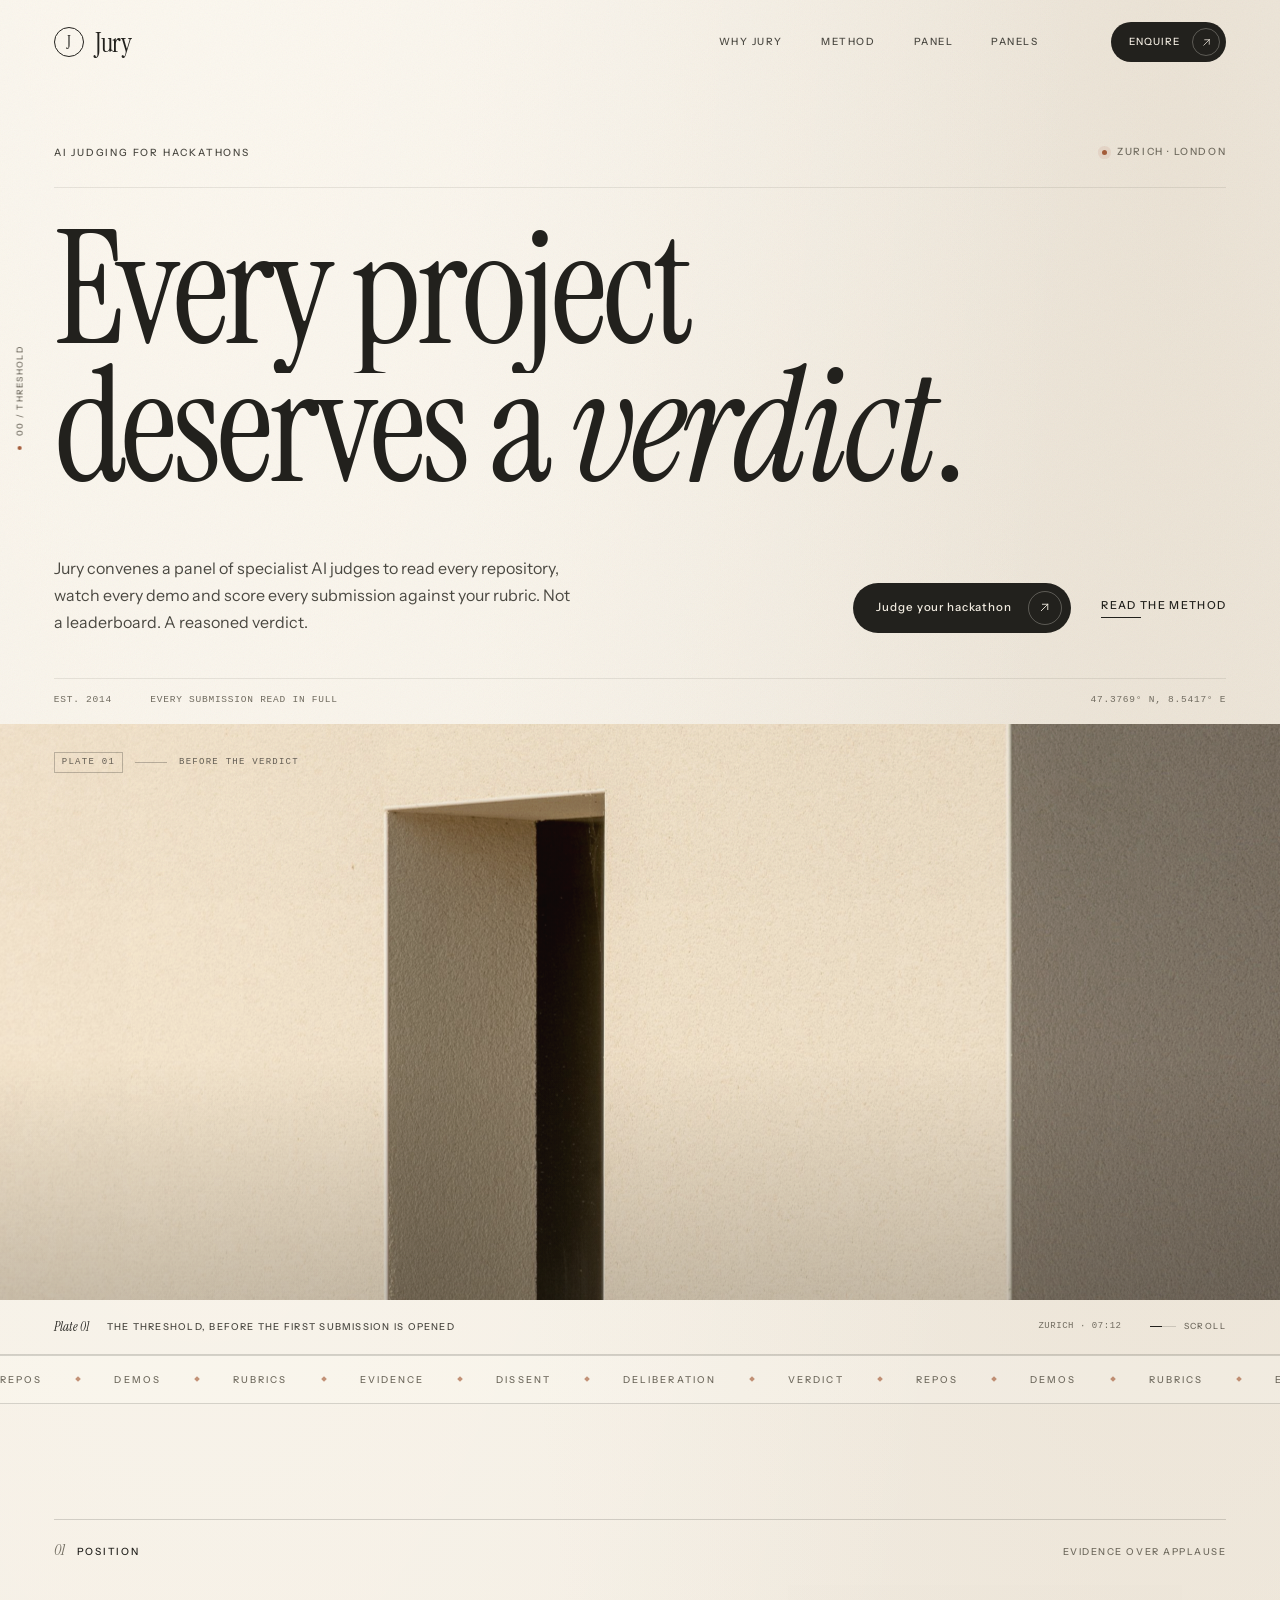
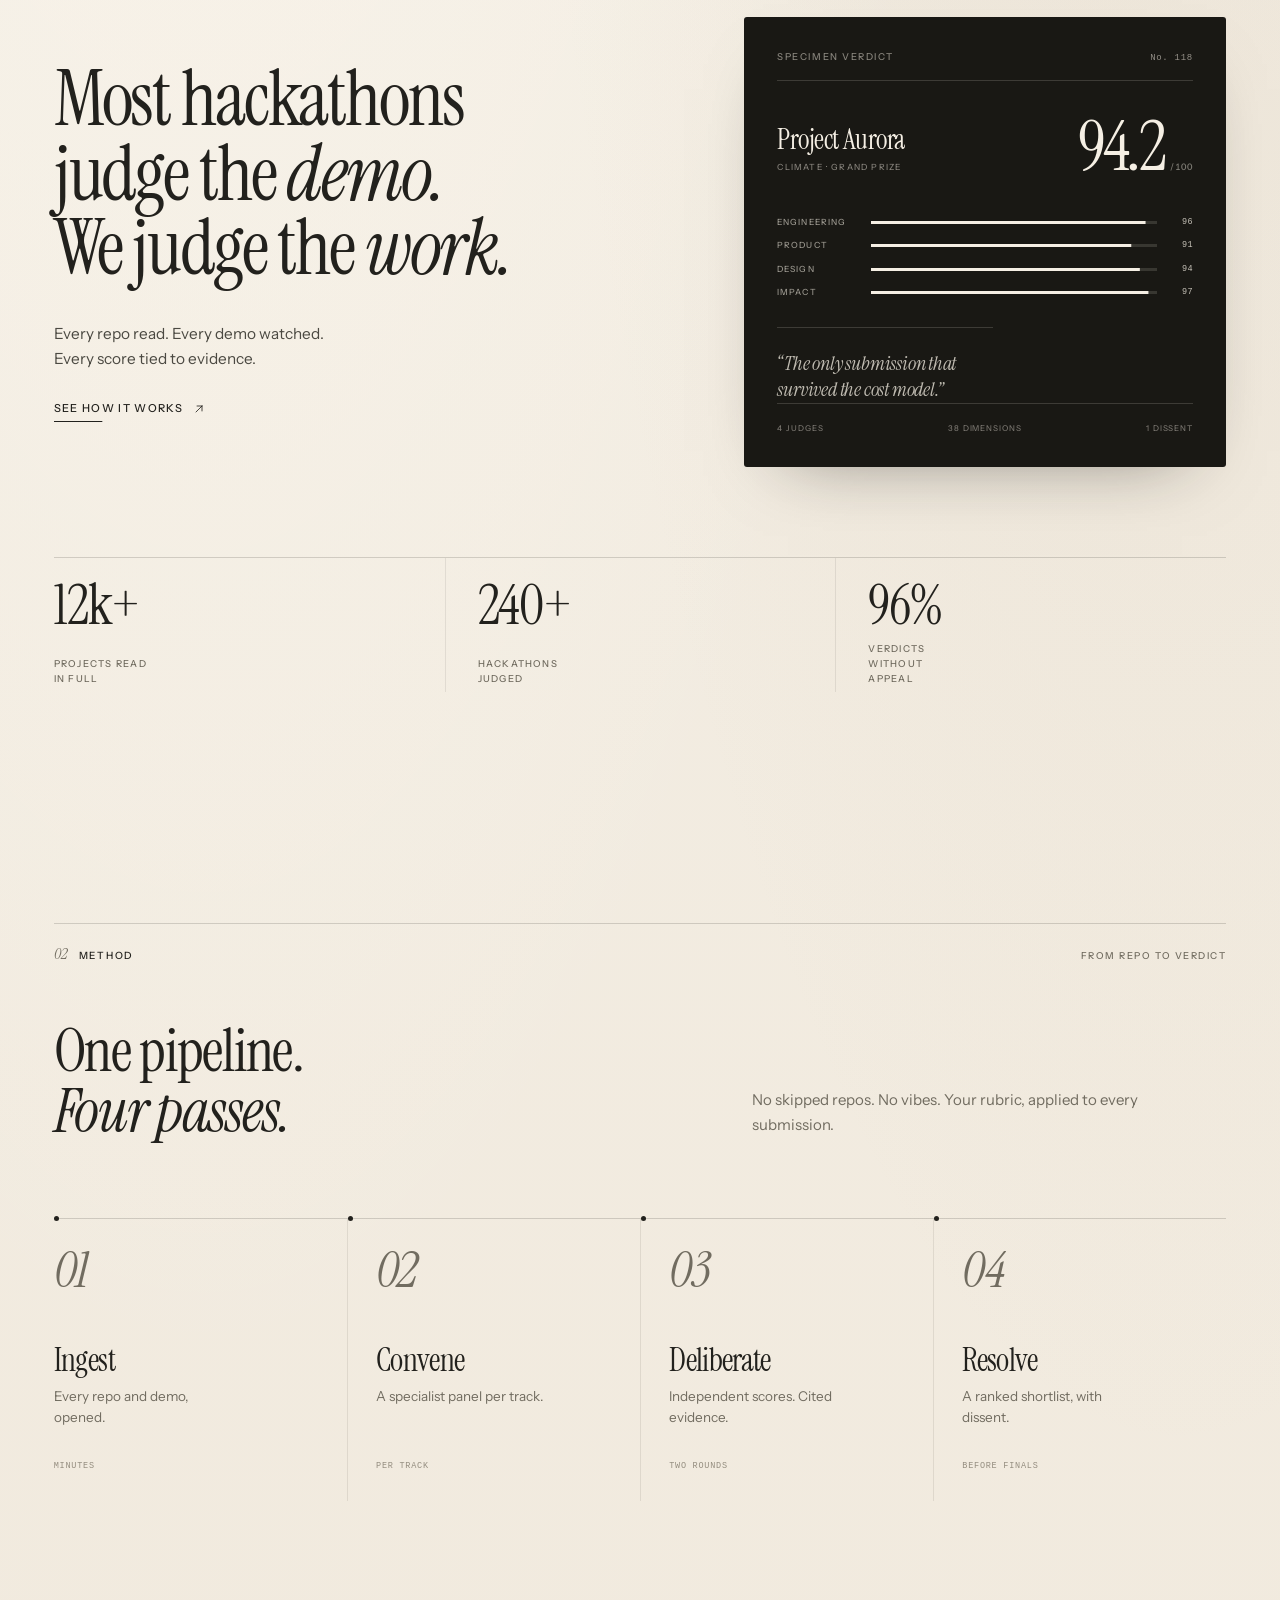
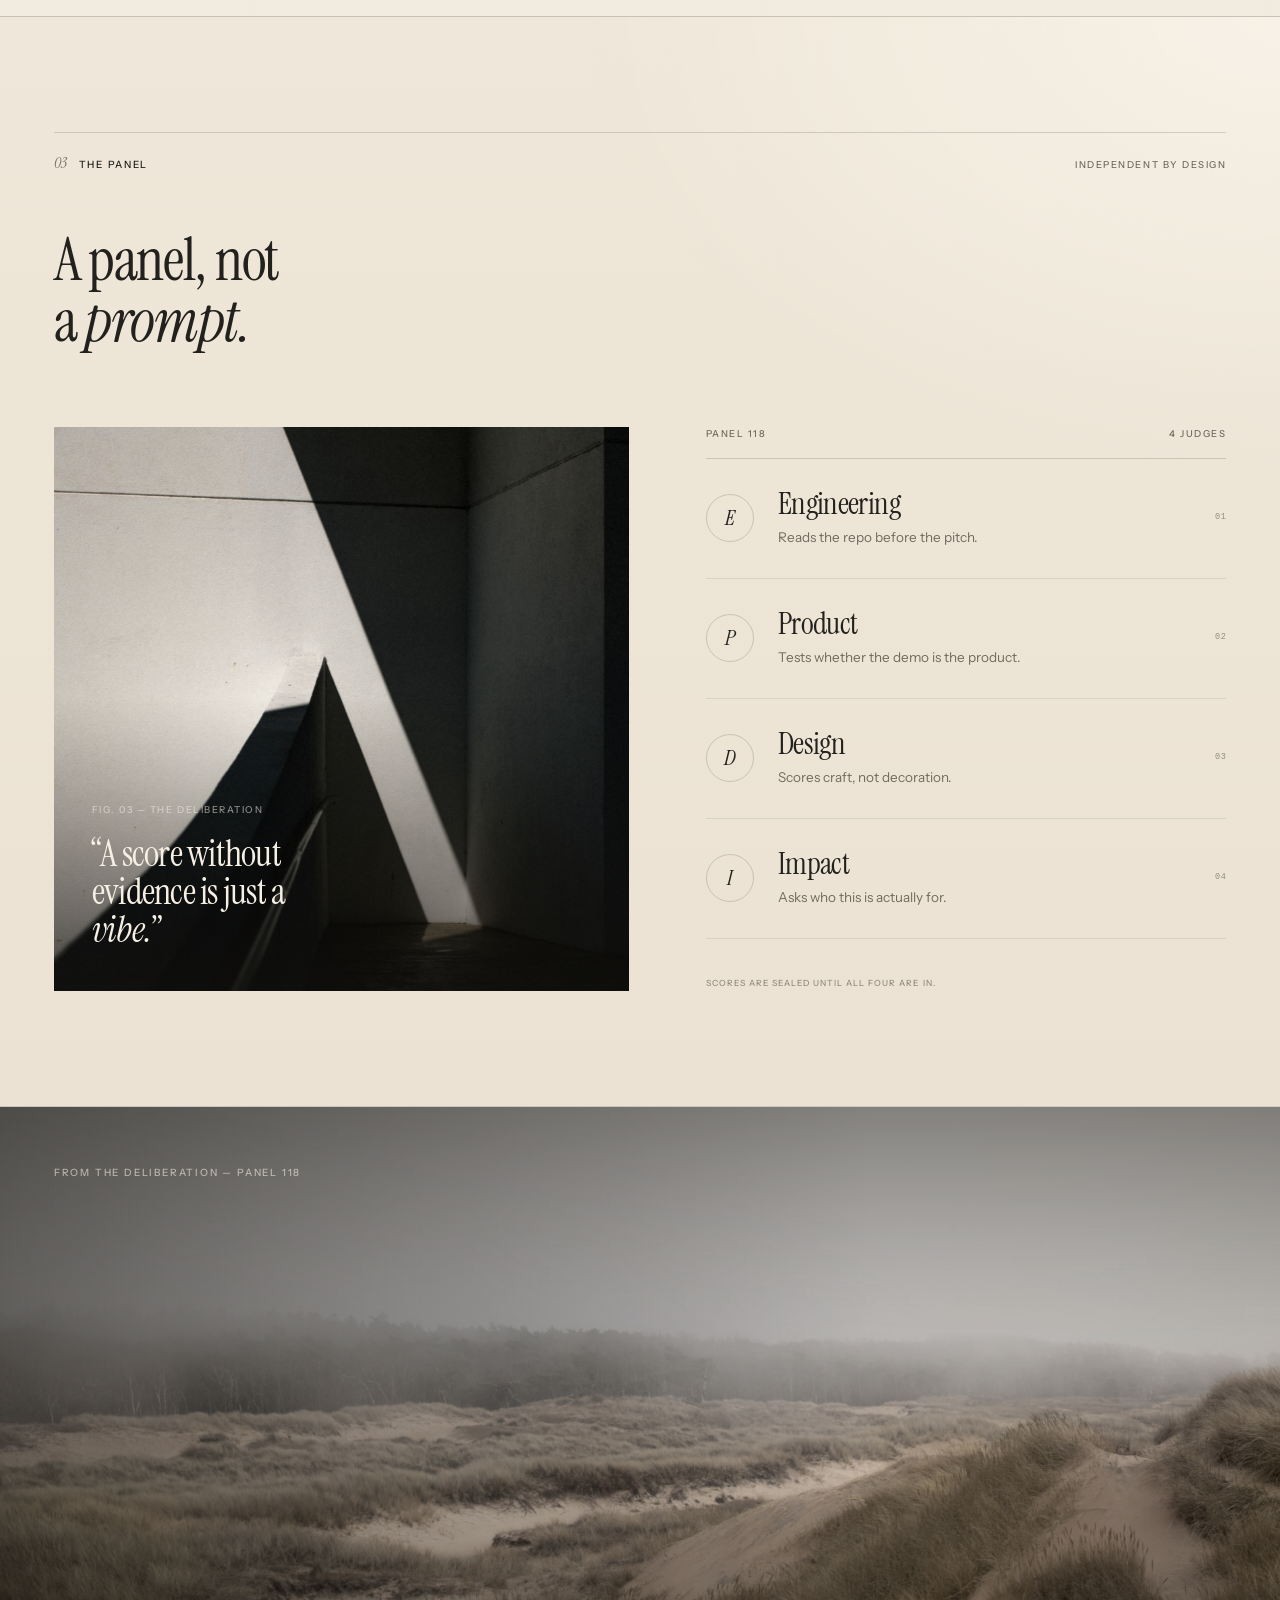
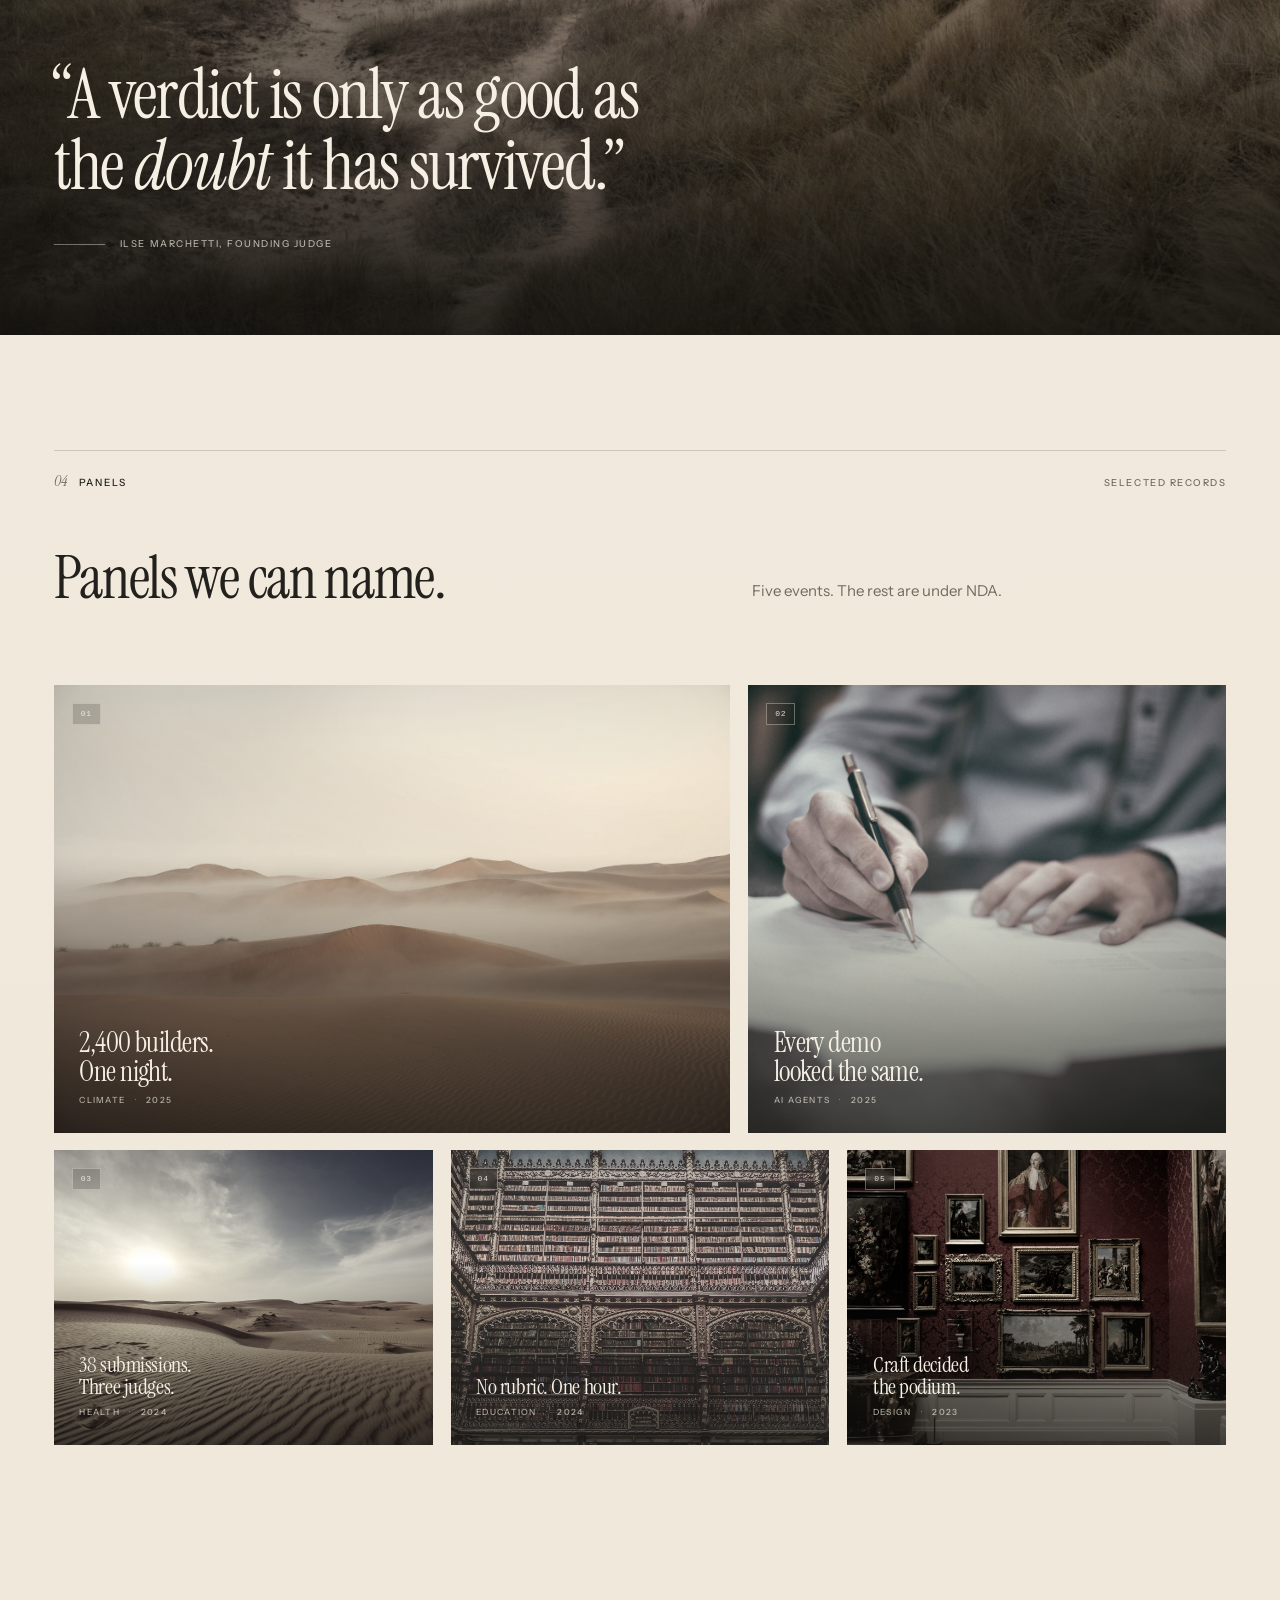
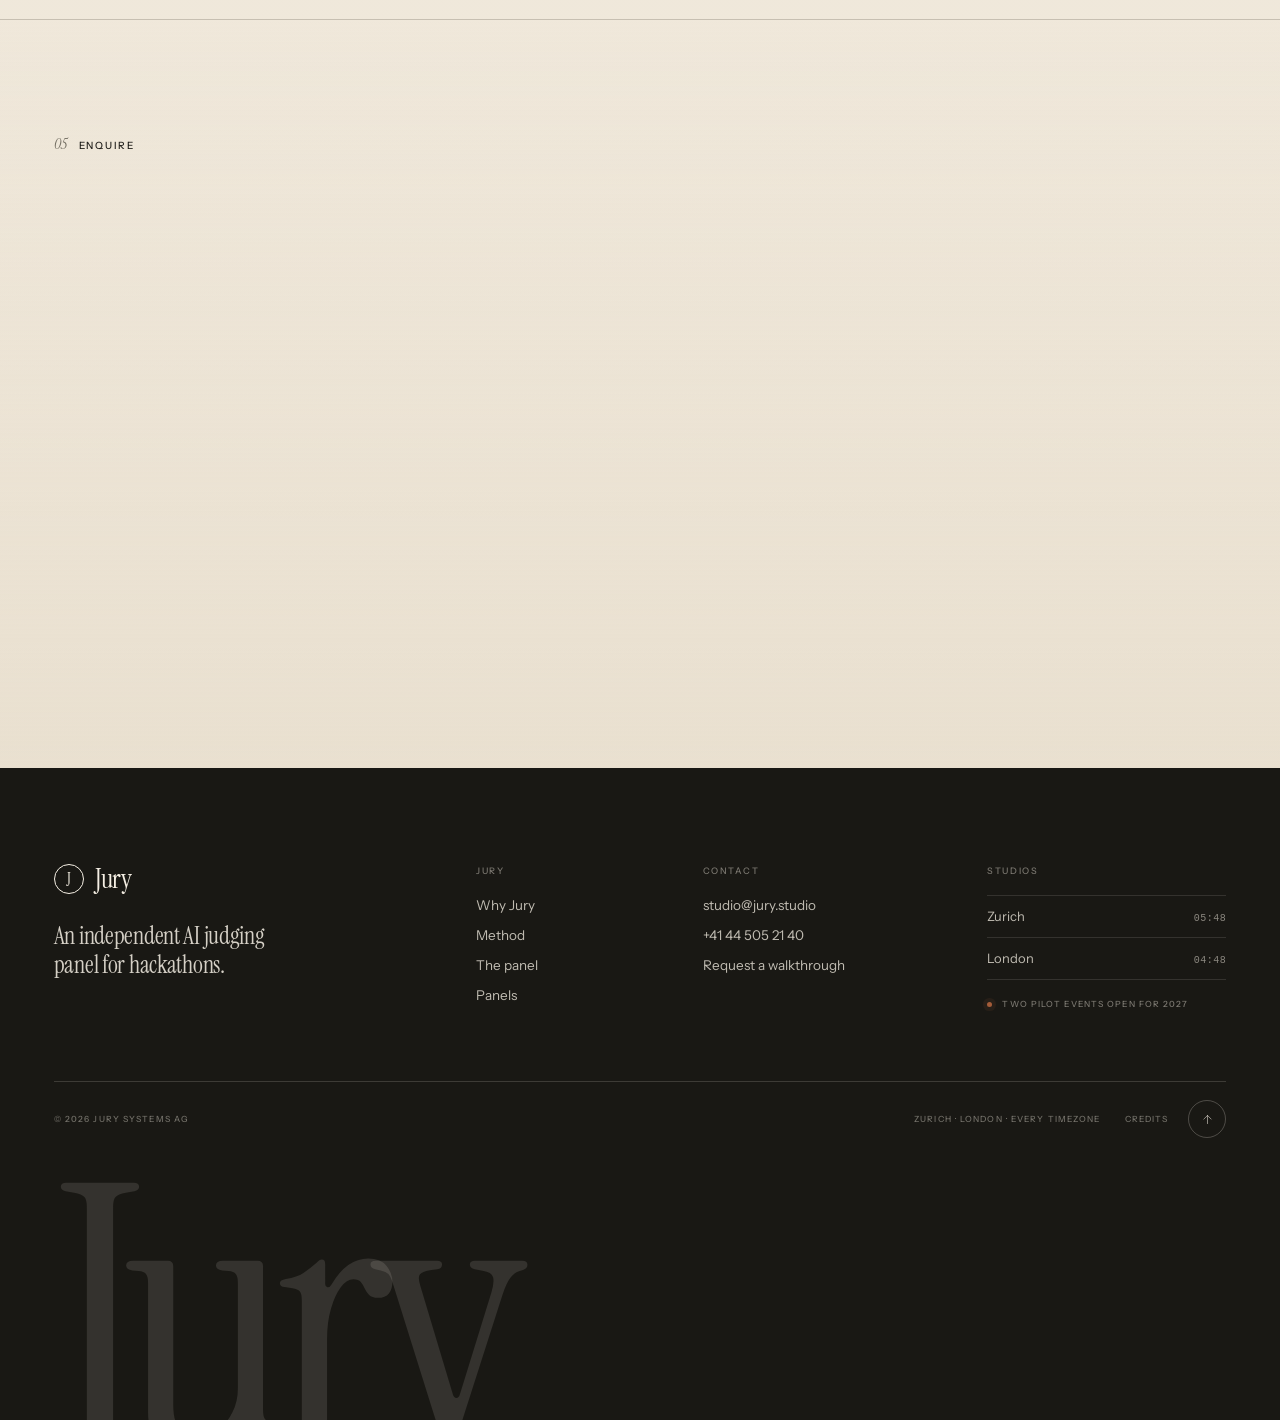
==== index.html @ 6ae020c9 "Build Jury landing page with verdict specimen, method rail and panel records" ====
<!doctype html>
<html lang="en" class="no-js">
<head>
  <meta charset="utf-8">
  <meta name="viewport" content="width=device-width, initial-scale=1">
  <title>Jury — AI judging for hackathons</title>
  <meta name="description" content="Jury is an AI judging panel for hackathons. A panel of specialist AI judges reads every submission and returns a reasoned, evidence-backed verdict against your rubric.">
  <meta name="theme-color" content="#F2ECE1">
  <meta property="og:title" content="Jury — AI judging for hackathons">
  <meta property="og:description" content="Every project deserves a verdict. A panel of specialist AI judges reads every repo, watches every demo and scores every submission against your rubric.">
  <meta property="og:type" content="website">
  <link rel="icon" href="assets/favicon.svg" type="image/svg+xml">
  <link rel="preload" as="image" href="assets/img/threshold.jpg">
  <link rel="preconnect" href="https://fonts.googleapis.com">
  <link rel="preconnect" href="https://fonts.gstatic.com" crossorigin>
  <link href="https://fonts.googleapis.com/css2?family=Instrument+Sans:ital,wght@0,400..700;1,400..700&family=Instrument+Serif:ital@0;1&display=swap" rel="stylesheet">
  <link rel="stylesheet" href="styles.css">
  <script>document.documentElement.classList.replace('no-js', 'js');</script>
</head>
<body>
  <a class="skip-link" href="#main">Skip to content</a>

  <svg class="svg-defs" width="0" height="0" aria-hidden="true" focusable="false">
    <symbol id="i-arrow" viewBox="0 0 16 16">
      <path d="M4 12L12 4M12 4H5.4M12 4v6.6" fill="none" stroke="currentColor" stroke-width="1.1" stroke-linecap="round" stroke-linejoin="round"/>
    </symbol>
    <symbol id="i-down" viewBox="0 0 16 16">
      <path d="M8 3v10M3.5 8.5L8 13l4.5-4.5" fill="none" stroke="currentColor" stroke-width="1.1" stroke-linecap="round" stroke-linejoin="round"/>
    </symbol>
    <symbol id="i-plus" viewBox="0 0 16 16">
      <path d="M8 3v10M3 8h10" fill="none" stroke="currentColor" stroke-width="1.1" stroke-linecap="round"/>
    </symbol>
  </svg>

  <div class="grain" aria-hidden="true"></div>

  <header class="site-header" data-header>
    <div class="header-inner shell">
      <a class="brand" href="#top" aria-label="Jury — home">
        <span class="seal" aria-hidden="true">J</span>
        <span class="brand-word">Jury</span>
      </a>

      <nav class="primary-nav" aria-label="Primary">
        <a href="#studio">Why Jury</a>
        <a href="#method">Method</a>
        <a href="#room">Panel</a>
        <a href="#work">Panels</a>
      </nav>

      <div class="header-actions">
        <a class="btn btn--small" href="#enquire">
          <span>Enquire</span>
          <span class="btn-icon" aria-hidden="true"><svg class="icon"><use href="#i-arrow"/></svg></span>
        </a>
        <button class="menu-toggle" type="button" aria-expanded="false" aria-controls="menu-panel" data-menu-toggle>
          <span class="menu-toggle-lines" aria-hidden="true"><i></i><i></i></span>
          <span class="sr-only">Open menu</span>
        </button>
      </div>
    </div>
  </header>

  <div class="menu-panel" id="menu-panel" aria-hidden="true" data-menu>
    <div class="menu-inner shell">
      <div class="menu-top">
        <a class="brand" href="#top" data-menu-link>
          <span class="seal" aria-hidden="true">J</span>
          <span class="brand-word">Jury</span>
        </a>
        <button class="menu-close" type="button" data-menu-close>
          <span>Close</span>
          <span class="menu-close-icon" aria-hidden="true"></span>
        </button>
      </div>

      <nav class="menu-nav" aria-label="Menu">
        <a href="#studio" data-menu-link><span>01</span>Why Jury</a>
        <a href="#method" data-menu-link><span>02</span>Method</a>
        <a href="#room" data-menu-link><span>03</span>The panel</a>
        <a href="#work" data-menu-link><span>04</span>Panels</a>
        <a href="#enquire" data-menu-link><span>05</span>Enquire</a>
      </nav>

      <div class="menu-foot">
        <div>
          <span class="micro">Correspondence</span>
          <a href="mailto:studio@jury.studio">studio@jury.studio</a>
        </div>
        <div>
          <span class="micro">Studios</span>
          <p>Zurich · London</p>
        </div>
        <p class="menu-note">Two pilot events open for 2027.</p>
      </div>
    </div>
  </div>

  <main id="main">
    <section class="hero" id="top" data-chapter="00 / Threshold">
      <div class="shell">
        <div class="hero-kicker">
          <p class="eyebrow">AI judging for hackathons</p>
          <p class="hero-locale"><span class="dot" aria-hidden="true"></span> Zurich · London</p>
        </div>

        <h1 class="hero-title" aria-label="Every project deserves a verdict.">
          <span class="line"><span class="line-inner">Every project</span></span>
          <span class="line"><span class="line-inner">deserves a <em>verdict</em><span class="period">.</span></span></span>
        </h1>

        <div class="hero-foot">
          <p class="hero-lede" data-hero>Jury convenes a panel of specialist AI judges to read every repository, watch every demo and score every submission against your rubric. Not a leaderboard. A reasoned verdict.</p>
          <div class="hero-actions" data-hero>
            <a class="btn" href="#enquire">
              <span>Judge your hackathon</span>
              <span class="btn-icon" aria-hidden="true"><svg class="icon"><use href="#i-arrow"/></svg></span>
            </a>
            <a class="text-link" href="#method">Read the method</a>
          </div>
        </div>

        <div class="hero-meta" data-hero>
          <span>Est. 2014</span>
          <span>Every submission read in full</span>
          <span class="hero-meta-last">47.3769° N, 8.5417° E</span>
        </div>
      </div>

      <figure class="hero-figure" data-hero>
        <div class="hero-media">
          <img src="assets/img/threshold.jpg" width="2600" height="1733" alt="A pale sand-coloured wall with a tall doorway cut into deep shadow, lit by low afternoon sun." fetchpriority="high" data-parallax-media="18">
          <div class="hero-media-scrim" aria-hidden="true"></div>
          <p class="hero-plate-mark" aria-hidden="true"><span>Plate 01</span><i></i>Before the verdict</p>
        </div>
        <figcaption class="shell hero-caption">
          <span class="caption-plate">Plate 01</span>
          <span class="caption-title">The threshold, before the first submission is opened</span>
          <span class="caption-coord">Zurich · 07:12</span>
          <span class="scroll-cue" aria-hidden="true"><i></i>Scroll</span>
        </figcaption>
      </figure>
    </section>

    <div class="marquee-band" aria-hidden="true">
      <div class="marquee-track">
        <div class="marquee-group">
          <span class="marquee-item">Repos</span><span class="marquee-sep"></span>
          <span class="marquee-item">Demos</span><span class="marquee-sep"></span>
          <span class="marquee-item">Rubrics</span><span class="marquee-sep"></span>
          <span class="marquee-item">Evidence</span><span class="marquee-sep"></span>
          <span class="marquee-item">Dissent</span><span class="marquee-sep"></span>
          <span class="marquee-item">Deliberation</span><span class="marquee-sep"></span>
          <span class="marquee-item">Verdict</span><span class="marquee-sep"></span>
        </div>
        <div class="marquee-group">
          <span class="marquee-item">Repos</span><span class="marquee-sep"></span>
          <span class="marquee-item">Demos</span><span class="marquee-sep"></span>
          <span class="marquee-item">Rubrics</span><span class="marquee-sep"></span>
          <span class="marquee-item">Evidence</span><span class="marquee-sep"></span>
          <span class="marquee-item">Dissent</span><span class="marquee-sep"></span>
          <span class="marquee-item">Deliberation</span><span class="marquee-sep"></span>
          <span class="marquee-item">Verdict</span><span class="marquee-sep"></span>
        </div>
      </div>
    </div>

    <section class="section wager" id="studio" data-chapter="01 / Position">
      <div class="shell">
        <div class="section-top">
          <div class="section-label">
            <span class="label-index">01</span>
            <span class="label-text">Position</span>
          </div>
          <p class="micro">Evidence over applause</p>
        </div>

        <div class="wager-grid">
          <div class="wager-copy">
            <h2 class="wager-title" data-reveal>Most hackathons<br>judge the <em>demo.</em><br>We judge the <em>work.</em></h2>
            <p class="wager-note" data-reveal style="--d:1">Every repo read. Every demo watched. Every score tied to evidence.</p>
            <a class="text-link text-link--arrow" href="#method" data-reveal style="--d:2">See how it works <svg class="icon"><use href="#i-arrow"/></svg></a>
          </div>

          <aside class="verdict-card" data-reveal style="--d:1" aria-label="Specimen verdict for Project Aurora: 94.2 out of 100">
            <div class="verdict-head">
              <span class="micro">Specimen verdict</span>
              <span class="verdict-id">No. 118</span>
            </div>

            <div class="verdict-main">
              <div>
                <p class="verdict-project">Project Aurora</p>
                <p class="verdict-tag">Climate · Grand prize</p>
              </div>
              <p class="verdict-score"><span>94.2</span><small>/100</small></p>
            </div>

            <div class="verdict-bars" aria-hidden="true">
              <div class="verdict-bar" style="--score: .96"><span>Engineering</span><i><b></b></i><span>96</span></div>
              <div class="verdict-bar" style="--score: .91"><span>Product</span><i><b></b></i><span>91</span></div>
              <div class="verdict-bar" style="--score: .94"><span>Design</span><i><b></b></i><span>94</span></div>
              <div class="verdict-bar" style="--score: .97"><span>Impact</span><i><b></b></i><span>97</span></div>
            </div>

            <p class="verdict-reason">“The only submission that survived the cost model.”</p>

            <div class="verdict-foot">
              <span>4 judges</span>
              <span>38 dimensions</span>
              <span>1 dissent</span>
            </div>
          </aside>
        </div>

        <div class="stat-band" data-reveal>
          <div class="stat">
            <span class="stat-num" data-count="12" data-suffix="k+">12k+</span>
            <span class="stat-label">Projects read in full</span>
          </div>
          <div class="stat">
            <span class="stat-num" data-count="240" data-suffix="+">240+</span>
            <span class="stat-label">Hackathons judged</span>
          </div>
          <div class="stat">
            <span class="stat-num" data-count="96" data-suffix="%">96%</span>
            <span class="stat-label">Verdicts without appeal</span>
          </div>
        </div>
      </div>
    </section>

    <section class="section process" id="method" data-chapter="02 / Method">
      <div class="shell">
        <div class="section-top">
          <div class="section-label">
            <span class="label-index">02</span>
            <span class="label-text">Method</span>
          </div>
          <p class="micro">From repo to verdict</p>
        </div>

        <div class="section-head process-head">
          <h2 class="h2" data-reveal>One pipeline.<br><em>Four passes.</em></h2>
          <p class="section-intro" data-reveal style="--d:1">No skipped repos. No vibes. Your rubric, applied to every submission.</p>
        </div>

        <ol class="process-grid">
          <li class="process-step" data-reveal>
            <span class="process-num">01</span>
            <h3>Ingest</h3>
            <p>Every repo and demo, opened.</p>
            <span class="process-meta">Minutes</span>
          </li>
          <li class="process-step" data-reveal style="--d:1">
            <span class="process-num">02</span>
            <h3>Convene</h3>
            <p>A specialist panel per track.</p>
            <span class="process-meta">Per track</span>
          </li>
          <li class="process-step" data-reveal style="--d:2">
            <span class="process-num">03</span>
            <h3>Deliberate</h3>
            <p>Independent scores. Cited evidence.</p>
            <span class="process-meta">Two rounds</span>
          </li>
          <li class="process-step" data-reveal style="--d:3">
            <span class="process-num">04</span>
            <h3>Resolve</h3>
            <p>A ranked shortlist, with dissent.</p>
            <span class="process-meta">Before finals</span>
          </li>
        </ol>
      </div>
    </section>

    <section class="section panel" id="room" data-chapter="03 / Panel">
      <div class="shell">
        <div class="section-top">
          <div class="section-label">
            <span class="label-index">03</span>
            <span class="label-text">The panel</span>
          </div>
          <p class="micro">Independent by design</p>
        </div>

        <div class="section-head panel-head">
          <h2 class="h2 panel-title" data-reveal>A panel, not a <em>prompt.</em></h2>
          <p class="section-intro" data-reveal style="--d:1">Four lenses. Four independent scores. One reasoned verdict.</p>
        </div>

        <div class="panel-grid">
          <figure class="panel-figure" data-reveal>
            <div class="panel-media">
              <img src="assets/img/stair-light.jpg" width="1800" height="2700" loading="lazy" alt="A sharp wedge of sunlight falling across the concrete wall and steps of a quiet stairwell." data-parallax-media="16">
              <div class="panel-scrim" aria-hidden="true"></div>
              <figcaption class="panel-quote">
                <span class="micro">Fig. 03 — The deliberation</span>
                <blockquote>“A score without evidence is just a <em>vibe.</em>”</blockquote>
              </figcaption>
            </div>
          </figure>

          <div class="panel-list">
            <div class="panel-list-head">
              <span class="micro">Panel 118</span>
              <span class="micro">4 judges</span>
            </div>

            <article class="judge" data-reveal>
              <span class="judge-mark" aria-hidden="true">E</span>
              <div class="judge-body">
                <h3>Engineering</h3>
                <p>Reads the repo before the pitch.</p>
              </div>
              <span class="judge-index" aria-hidden="true">01</span>
            </article>

            <article class="judge" data-reveal style="--d:1">
              <span class="judge-mark" aria-hidden="true">P</span>
              <div class="judge-body">
                <h3>Product</h3>
                <p>Tests whether the demo is the product.</p>
              </div>
              <span class="judge-index" aria-hidden="true">02</span>
            </article>

            <article class="judge" data-reveal style="--d:2">
              <span class="judge-mark" aria-hidden="true">D</span>
              <div class="judge-body">
                <h3>Design</h3>
                <p>Scores craft, not decoration.</p>
              </div>
              <span class="judge-index" aria-hidden="true">03</span>
            </article>

            <article class="judge" data-reveal style="--d:3">
              <span class="judge-mark" aria-hidden="true">I</span>
              <div class="judge-body">
                <h3>Impact</h3>
                <p>Asks who this is actually for.</p>
              </div>
              <span class="judge-index" aria-hidden="true">04</span>
            </article>

            <p class="panel-note" data-reveal style="--d:4">Scores are sealed until all four are in.</p>
          </div>
        </div>
      </div>
    </section>

    <section class="quote-band" data-chapter="— / Archive">
      <figure class="quote-figure">
        <img src="assets/img/dunes-fog.jpg" width="2600" height="1733" loading="lazy" alt="Fog settling over coastal sand dunes and dry beach grass at first light." data-parallax-media="30">
        <div class="quote-scrim" aria-hidden="true"></div>

        <div class="shell quote-inner">
          <p class="eyebrow eyebrow--light">From the deliberation — Panel 118</p>
          <div class="quote-body">
            <blockquote>“A verdict is only as good as the <em>doubt</em> it has survived.”</blockquote>
            <figcaption>
              <span class="quote-rule" aria-hidden="true"></span>
              Ilse Marchetti, Founding judge
            </figcaption>
          </div>
        </div>
      </figure>
    </section>

    <section class="section cases" id="work" data-chapter="04 / Panels">
      <div class="shell">
        <div class="section-top">
          <div class="section-label">
            <span class="label-index">04</span>
            <span class="label-text">Panels</span>
          </div>
          <p class="micro">Selected records</p>
        </div>

        <div class="section-head cases-head">
          <h2 class="h2" data-reveal>Panels we can name.</h2>
          <p class="section-intro" data-reveal style="--d:1">Five events. The rest are under NDA.</p>
        </div>

        <div class="case-grid">
          <a class="case case--wide" href="#enquire" data-reveal>
            <img src="assets/img/dunes-mist.jpg" width="1600" height="1067" loading="lazy" alt="Mist drifting across pale coastal dunes and dry grass.">
            <span class="case-index">01</span>
            <span class="case-open" aria-hidden="true"><svg class="icon"><use href="#i-arrow"/></svg></span>
            <div class="case-caption">
              <h3>2,400 builders. One night.</h3>
              <p>Climate <span>·</span> 2025</p>
            </div>
          </a>

          <a class="case case--tall" href="#enquire" data-reveal style="--d:1">
            <img src="assets/img/writing.jpg" width="1600" height="1068" loading="lazy" alt="A desk with handwritten notes, a pen and the warm shadow of a window.">
            <span class="case-index">02</span>
            <span class="case-open" aria-hidden="true"><svg class="icon"><use href="#i-arrow"/></svg></span>
            <div class="case-caption">
              <h3>Every demo looked the same.</h3>
              <p>AI agents <span>·</span> 2025</p>
            </div>
          </a>

          <a class="case case--third" href="#enquire" data-reveal>
            <img src="assets/img/dune-prints.jpg" width="1600" height="1067" loading="lazy" alt="Footprints crossing wind-rippled desert sand in low sunlight.">
            <span class="case-index">03</span>
            <span class="case-open" aria-hidden="true"><svg class="icon"><use href="#i-arrow"/></svg></span>
            <div class="case-caption">
              <h3>38 submissions. Three judges.</h3>
              <p>Health <span>·</span> 2024</p>
            </div>
          </a>

          <a class="case case--third" href="#enquire" data-reveal style="--d:1">
            <img src="assets/img/library.jpg" width="1400" height="2195" loading="lazy" alt="A quiet library reading room lined with tall bookshelves and warm light.">
            <span class="case-index">04</span>
            <span class="case-open" aria-hidden="true"><svg class="icon"><use href="#i-arrow"/></svg></span>
            <div class="case-caption">
              <h3>No rubric. One hour.</h3>
              <p>Education <span>·</span> 2024</p>
            </div>
          </a>

          <a class="case case--third" href="#enquire" data-reveal style="--d:2">
            <img src="assets/img/gallery.jpg" width="1400" height="933" loading="lazy" alt="A pale gallery interior with a single framed work and long shadows.">
            <span class="case-index">05</span>
            <span class="case-open" aria-hidden="true"><svg class="icon"><use href="#i-arrow"/></svg></span>
            <div class="case-caption">
              <h3>Craft decided the podium.</h3>
              <p>Design <span>·</span> 2023</p>
            </div>
          </a>
        </div>

        <div class="work-foot" data-reveal>
          <a class="text-link text-link--arrow" href="#enquire">Request a sample verdict <svg class="icon"><use href="#i-arrow"/></svg></a>
        </div>
      </div>
    </section>

    <section class="section enquire" id="enquire" data-chapter="05 / Enquire">
      <div class="shell">
        <div class="enquire-grid">
          <div class="enquire-copy">
            <div class="section-label">
              <span class="label-index">05</span>
              <span class="label-text">Enquire</span>
            </div>

            <h2 class="enquire-title" data-reveal>Bring your <em>hackathon.</em></h2>

            <p class="enquire-lede" data-reveal style="--d:1">Tell us what you’re running. We reply within two working days.</p>

            <div class="availability" data-reveal style="--d:2">
              <span class="dot" aria-hidden="true"></span>
              <span>Two pilot events open for 2027</span>
            </div>

            <div class="enquire-contact" data-reveal style="--d:3">
              <span class="micro">Direct</span>
              <a href="mailto:studio@jury.studio">studio@jury.studio</a>
              <a href="tel:+41445052140">+41 44 505 21 40</a>
            </div>
          </div>

          <div class="form-panel" data-reveal style="--d:1">
            <div class="form-head">
              <span class="micro">Enquiry 01</span>
              <span class="form-status">Response within two working days</span>
            </div>

            <form class="enquiry-form" data-enquiry-form novalidate>
              <div class="field">
                <label for="name">Your name</label>
                <input id="name" name="name" type="text" autocomplete="name" placeholder="Ada Lovelace" required>
              </div>
              <div class="field">
                <label for="email">Email</label>
                <input id="email" name="email" type="email" autocomplete="email" placeholder="ada@institution.org" required>
              </div>
              <div class="field">
                <label for="question">Your hackathon, in one line</label>
                <input id="question" name="question" type="text" placeholder="400 builders, 48 hours." required>
              </div>

              <p class="form-error" data-form-error role="alert" hidden>Please complete each field with a valid email.</p>

              <button class="btn btn--form" type="submit">
                <span>Request a walkthrough</span>
                <span class="btn-icon" aria-hidden="true"><svg class="icon"><use href="#i-arrow"/></svg></span>
              </button>

              <p class="form-privacy">No mailing lists. No follow-ups. Your submissions stay yours.</p>
            </form>

            <div class="form-success" data-form-success hidden tabindex="-1">
              <span class="micro">Received</span>
              <h3>Thank you<span data-success-name></span>.</h3>
              <p>Your event is with us. We will reply within two working days, from a person rather than a system.</p>
              <button class="text-link text-link--arrow" type="button" data-form-reset>Send another <svg class="icon"><use href="#i-arrow"/></svg></button>
            </div>
          </div>
        </div>
      </div>
    </section>
  </main>

  <footer class="site-footer" data-footer>
    <div class="shell">
      <div class="footer-top">
        <div class="footer-brand">
          <a class="brand brand--light" href="#top">
            <span class="seal" aria-hidden="true">J</span>
            <span class="brand-word">Jury</span>
          </a>
          <p class="footer-statement">An independent AI judging panel for hackathons.</p>
        </div>

        <nav class="footer-col" aria-label="Footer">
          <h4>Jury</h4>
          <ul>
            <li><a href="#studio">Why Jury</a></li>
            <li><a href="#method">Method</a></li>
            <li><a href="#room">The panel</a></li>
            <li><a href="#work">Panels</a></li>
          </ul>
        </nav>

        <div class="footer-col">
          <h4>Contact</h4>
          <ul>
            <li><a href="mailto:studio@jury.studio">studio@jury.studio</a></li>
            <li><a href="tel:+41445052140">+41 44 505 21 40</a></li>
            <li><a href="#enquire">Request a walkthrough</a></li>
          </ul>
        </div>

        <div class="footer-col footer-offices">
          <h4>Studios</h4>
          <div class="office-row"><span>Zurich</span><time data-clock="Europe/Zurich">--:--</time></div>
          <div class="office-row"><span>London</span><time data-clock="Europe/London">--:--</time></div>
          <p class="footer-note"><span class="dot" aria-hidden="true"></span>Two pilot events open for 2027</p>
        </div>
      </div>

      <div class="footer-legal">
        <p>© 2026 Jury Systems AG</p>
        <p class="footer-legal-mid">Zurich · London · Every timezone</p>
        <div class="footer-legal-links">
          <a href="credits.html">Credits</a>
          <button class="back-top" type="button" data-back-top aria-label="Back to top">
            <svg class="icon" aria-hidden="true"><use href="#i-down"/></svg>
          </button>
        </div>
      </div>

      <p class="footer-wordmark" aria-hidden="true">Jury</p>
    </div>
  </footer>

  <div class="chapter" aria-hidden="true" data-chapter-indicator>
    <span class="chapter-dot"></span>
    <span data-chapter-label>00 / Threshold</span>
  </div>

  <script src="main.js"></script>
</body>
</html>
---- styles.css ----
/* ============================================================
   Jury — A decision studio
   Warm paper, charcoal type, cinematic plates.
   ============================================================ */

:root {
  --paper: #f2ece1;
  --paper-soft: #f4efe6;
  --paper-deep: #ebe2d3;
  --paper-deeper: #e5dbc9;
  --ink: #22211d;
  --ink-soft: #4b4942;
  --muted: #716c60;
  --faint: #948d7f;
  --line: rgba(34, 33, 29, 0.17);
  --line-soft: rgba(34, 33, 29, 0.09);
  --ember: #a45c39;
  --dark: #191814;
  --cream: #f5efe4;
  --line-light: rgba(245, 239, 228, 0.16);

  --serif: "Instrument Serif", "Iowan Old Style", "Baskerville", "Times New Roman", serif;
  --sans: "Instrument Sans", "Helvetica Neue", Helvetica, Arial, sans-serif;
  --mono: "SFMono-Regular", "SF Mono", ui-monospace, "Roboto Mono", Menlo, monospace;

  --gutter: clamp(22px, 4.2vw, 76px);
  --section: clamp(84px, 9vw, 136px);
  --ease: cubic-bezier(0.16, 1, 0.3, 1);
  --ease-io: cubic-bezier(0.76, 0, 0.24, 1);
}

*,
*::before,
*::after {
  box-sizing: border-box;
}

* {
  margin: 0;
}

html {
  scroll-behavior: smooth;
  scroll-padding-top: 104px;
  -webkit-text-size-adjust: 100%;
}

body {
  position: relative;
  min-height: 100vh;
  overflow-x: hidden;
  background-color: var(--paper);
  background-image:
    radial-gradient(120% 80% at 16% -8%, rgba(255, 251, 243, 0.82) 0%, rgba(255, 251, 243, 0) 58%),
    radial-gradient(90% 60% at 92% 2%, rgba(198, 178, 148, 0.2) 0%, rgba(198, 178, 148, 0) 62%),
    linear-gradient(180deg, #f4efe6 0%, #f1eade 44%, #efe7d9 100%);
  color: var(--ink-soft);
  font-family: var(--sans);
  font-size: 16px;
  font-weight: 400;
  line-height: 1.6;
  font-synthesis: none;
  -webkit-font-smoothing: antialiased;
  -moz-osx-font-smoothing: grayscale;
  text-rendering: optimizeLegibility;
}

body.menu-open {
  overflow: hidden;
}

::selection {
  background: var(--ink);
  color: var(--paper);
}

img,
svg {
  display: block;
  max-width: 100%;
}

a {
  color: inherit;
  text-decoration: none;
}

button,
input,
textarea {
  font: inherit;
  color: inherit;
}

button {
  border: 0;
  background: none;
  cursor: pointer;
}

ul,
ol {
  list-style: none;
  padding: 0;
}

p {
  margin: 0;
}

h1,
h2,
h3,
h4 {
  font-weight: 400;
  color: var(--ink);
}

[hidden] {
  display: none !important;
}

:focus-visible {
  outline: 1.5px solid currentColor;
  outline-offset: 4px;
}

:focus:not(:focus-visible) {
  outline: none;
}

.sr-only {
  position: absolute;
  width: 1px;
  height: 1px;
  padding: 0;
  margin: -1px;
  overflow: hidden;
  clip: rect(0, 0, 0, 0);
  white-space: nowrap;
  border: 0;
}

.skip-link {
  position: fixed;
  top: 14px;
  left: 14px;
  z-index: 300;
  padding: 12px 18px;
  background: var(--ink);
  color: var(--paper);
  font-size: 11px;
  letter-spacing: 0.12em;
  text-transform: uppercase;
  transform: translateY(-160%);
  transition: transform 0.3s var(--ease);
}

.skip-link:focus {
  transform: translateY(0);
}

.svg-defs {
  position: absolute;
  width: 0;
  height: 0;
  overflow: hidden;
}

.icon {
  width: 14px;
  height: 14px;
  flex: none;
}

/* ------------------------------------------------------------
   Grain + structure
   ------------------------------------------------------------ */

.grain {
  position: fixed;
  inset: 0;
  z-index: 200;
  pointer-events: none;
  opacity: 0.048;
  mix-blend-mode: multiply;
  background-image: url("data:image/svg+xml,%3Csvg xmlns='http://www.w3.org/2000/svg' width='180' height='180'%3E%3Cfilter id='n'%3E%3CfeTurbulence type='fractalNoise' baseFrequency='0.82' numOctaves='4' stitchTiles='stitch'/%3E%3C/filter%3E%3Crect width='100%25' height='100%25' filter='url(%23n)'/%3E%3C/svg%3E");
  background-size: 180px 180px;
}

.shell {
  width: 100%;
  max-width: 1560px;
  margin-inline: auto;
  padding-inline: var(--gutter);
}

.section {
  position: relative;
  padding-block: var(--section);
}

.section-grid {
  display: grid;
  grid-template-columns: 188px minmax(0, 1fr);
  gap: clamp(32px, 5vw, 84px);
  padding-top: 24px;
  border-top: 1px solid var(--line);
}

.section-label {
  display: flex;
  align-items: baseline;
  gap: 12px;
  color: var(--ink);
}

.label-index {
  font-family: var(--serif);
  font-size: 16px;
  font-style: italic;
  line-height: 1;
  color: var(--muted);
}

.label-text {
  font-family: var(--sans);
  font-size: 10px;
  font-weight: 500;
  letter-spacing: 0.17em;
  line-height: 1.4;
  text-transform: uppercase;
  color: var(--ink);
}

.micro {
  font-family: var(--sans);
  font-size: 9.5px;
  font-weight: 500;
  letter-spacing: 0.16em;
  line-height: 1.5;
  text-transform: uppercase;
  color: var(--muted);
}

.eyebrow {
  font-family: var(--sans);
  font-size: 10px;
  font-weight: 500;
  letter-spacing: 0.18em;
  line-height: 1.5;
  text-transform: uppercase;
  color: var(--ink-soft);
}

.eyebrow--light {
  color: rgba(245, 239, 228, 0.6);
}

.dot {
  width: 5px;
  height: 5px;
  flex: none;
  border-radius: 50%;
  background: var(--ember);
  box-shadow: 0 0 0 4px rgba(164, 92, 57, 0.1);
  animation: pulse 4.5s ease-in-out infinite;
}

@keyframes pulse {
  0%,
  100% {
    opacity: 1;
    transform: scale(1);
  }
  50% {
    opacity: 0.55;
    transform: scale(0.82);
  }
}

/* ------------------------------------------------------------
   Type
   ------------------------------------------------------------ */

.h2 {
  max-width: 15ch;
  font-family: var(--serif);
  font-size: clamp(40px, 4.7vw, 68px);
  font-weight: 400;
  line-height: 1.01;
  letter-spacing: -0.022em;
  text-wrap: balance;
}

.section-head {
  display: grid;
  grid-template-columns: minmax(0, 1.15fr) minmax(0, 0.85fr);
  gap: clamp(28px, 4.5vw, 72px);
  align-items: end;
  margin-bottom: clamp(48px, 6vw, 76px);
}

.section-intro {
  max-width: 42ch;
  padding-bottom: 5px;
  color: var(--muted);
  font-size: 15px;
  line-height: 1.68;
}

.section-intro + .section-intro {
  margin-top: 12px;
}

.text-link {
  position: relative;
  display: inline-flex;
  align-items: center;
  gap: 10px;
  padding-bottom: 5px;
  color: var(--ink);
  font-size: 11px;
  font-weight: 500;
  letter-spacing: 0.12em;
  line-height: 1.4;
  text-transform: uppercase;
}

.text-link::after {
  content: "";
  position: absolute;
  right: 0;
  bottom: 0;
  left: 0;
  height: 1px;
  background: currentColor;
  transform: scaleX(0.32);
  transform-origin: left;
  transition: transform 0.5s var(--ease);
}

.text-link:hover::after {
  transform: scaleX(1);
}

.text-link--arrow .icon {
  width: 12px;
  height: 12px;
  transition: transform 0.4s var(--ease);
}

.text-link--arrow:hover .icon {
  transform: translate(2px, -2px);
}

/* ------------------------------------------------------------
   Buttons
   ------------------------------------------------------------ */

.btn {
  display: inline-flex;
  align-items: center;
  justify-content: flex-start;
  gap: 16px;
  min-height: 50px;
  padding: 7px 8px 7px 22px;
  border: 1px solid transparent;
  border-radius: 100px;
  background: var(--ink);
  color: var(--paper);
  font-size: 11.5px;
  font-weight: 500;
  letter-spacing: 0.075em;
  line-height: 1.2;
  white-space: nowrap;
  transition:
    background 0.4s var(--ease),
    color 0.4s var(--ease),
    transform 0.5s var(--ease);
}

.btn:hover {
  background: #0d0c0a;
  transform: translateY(-1px);
}

.btn-icon {
  display: grid;
  place-items: center;
  width: 34px;
  height: 34px;
  flex: none;
  border: 1px solid rgba(245, 239, 228, 0.28);
  border-radius: 50%;
  transition:
    background 0.4s var(--ease),
    color 0.4s var(--ease),
    border-color 0.4s var(--ease);
}

.btn:hover .btn-icon {
  border-color: var(--paper);
  background: var(--paper);
  color: var(--ink);
}

.btn-icon .icon {
  width: 13px;
  height: 13px;
  transition: transform 0.4s var(--ease);
}

.btn:hover .btn-icon .icon {
  transform: translate(1px, -1px);
}

.btn--small {
  min-height: 40px;
  gap: 12px;
  padding: 5px 5px 5px 17px;
  font-size: 10px;
  letter-spacing: 0.1em;
  text-transform: uppercase;
}

.btn--small .btn-icon {
  width: 28px;
  height: 28px;
}

.btn--small .icon {
  width: 11px;
  height: 11px;
}

/* ------------------------------------------------------------
   Header
   ------------------------------------------------------------ */

.site-header {
  position: fixed;
  top: 0;
  right: 0;
  left: 0;
  z-index: 90;
  padding-block: 22px;
  border-bottom: 1px solid transparent;
  transition:
    transform 0.65s var(--ease),
    padding 0.5s var(--ease),
    background-color 0.5s var(--ease),
    border-color 0.5s var(--ease),
    backdrop-filter 0.5s var(--ease);
}

.site-header.is-scrolled {
  padding-block: 13px;
  border-bottom-color: var(--line-soft);
  background: rgba(242, 236, 225, 0.82);
  -webkit-backdrop-filter: blur(16px) saturate(1.08);
  backdrop-filter: blur(16px) saturate(1.08);
}

.site-header.is-hidden {
  transform: translateY(-105%);
}

.header-inner {
  display: flex;
  align-items: center;
  justify-content: space-between;
  gap: 28px;
}

.brand {
  display: inline-flex;
  align-items: center;
  gap: 11px;
  color: var(--ink);
}

.seal {
  display: grid;
  place-items: center;
  width: 30px;
  height: 30px;
  padding-bottom: 2px;
  border: 1px solid currentColor;
  border-radius: 50%;
  font-family: var(--serif);
  font-size: 16px;
  line-height: 1;
}

.brand-word {
  font-family: var(--serif);
  font-size: 27px;
  font-weight: 400;
  line-height: 1;
  letter-spacing: -0.025em;
  color: var(--ink);
}

.primary-nav {
  display: flex;
  align-items: center;
  gap: clamp(22px, 3vw, 42px);
  margin-left: auto;
  padding-right: clamp(18px, 3.5vw, 56px);
}

.primary-nav a {
  position: relative;
  padding-block: 5px;
  color: var(--ink-soft);
  font-size: 10px;
  font-weight: 500;
  letter-spacing: 0.15em;
  line-height: 1.4;
  text-transform: uppercase;
  transition: color 0.3s ease;
}

.primary-nav a::after {
  content: "";
  position: absolute;
  right: 0;
  bottom: 1px;
  left: 0;
  height: 1px;
  background: currentColor;
  transform: scaleX(0);
  transform-origin: right;
  transition: transform 0.45s var(--ease);
}

.primary-nav a:hover {
  color: var(--ink);
}

.primary-nav a:hover::after {
  transform: scaleX(1);
  transform-origin: left;
}

.header-actions {
  display: flex;
  align-items: center;
  gap: 12px;
}

.menu-toggle {
  display: none;
  width: 42px;
  height: 42px;
  place-items: center;
  border: 1px solid var(--line);
  border-radius: 50%;
  color: var(--ink);
  transition: background 0.3s ease;
}

.menu-toggle:hover {
  background: rgba(255, 255, 255, 0.32);
}

.menu-toggle-lines {
  display: grid;
  width: 17px;
  gap: 5px;
}

.menu-toggle-lines i {
  display: block;
  height: 1px;
  background: currentColor;
  transition: transform 0.3s var(--ease);
}

.menu-toggle:hover .menu-toggle-lines i:first-child {
  transform: translateX(2px);
}

/* ------------------------------------------------------------
   Menu overlay
   ------------------------------------------------------------ */

.menu-panel {
  position: fixed;
  inset: 0;
  z-index: 110;
  visibility: hidden;
  background:
    radial-gradient(90% 60% at 20% 0%, rgba(255, 252, 246, 0.8), transparent 65%),
    var(--paper);
  clip-path: inset(0 0 100% 0);
  transition:
    clip-path 0.85s var(--ease-io),
    visibility 0.85s;
}

.menu-panel.is-open {
  visibility: visible;
  clip-path: inset(0 0 0 0);
}

.menu-inner {
  display: flex;
  flex-direction: column;
  min-height: 100vh;
  min-height: 100dvh;
  padding-block: 22px 32px;
}

.menu-top {
  display: flex;
  align-items: center;
  justify-content: space-between;
  gap: 24px;
}

.menu-close {
  display: inline-flex;
  align-items: center;
  gap: 11px;
  font-size: 10px;
  font-weight: 500;
  letter-spacing: 0.16em;
  text-transform: uppercase;
  color: var(--ink);
}

.menu-close-icon {
  position: relative;
  width: 36px;
  height: 36px;
  border: 1px solid var(--line);
  border-radius: 50%;
  transition: background 0.3s ease;
}

.menu-close-icon::before,
.menu-close-icon::after {
  content: "";
  position: absolute;
  top: 50%;
  left: 50%;
  width: 13px;
  height: 1px;
  background: currentColor;
}

.menu-close-icon::before {
  transform: translate(-50%, -50%) rotate(45deg);
}

.menu-close-icon::after {
  transform: translate(-50%, -50%) rotate(-45deg);
}

.menu-close:hover .menu-close-icon {
  background: rgba(255, 255, 255, 0.4);
}

.menu-nav {
  display: flex;
  flex: 1;
  flex-direction: column;
  justify-content: center;
  align-self: stretch;
  margin-block: 40px;
}

.menu-nav a {
  display: flex;
  align-items: baseline;
  gap: clamp(18px, 3vw, 36px);
  padding-block: clamp(10px, 1.6vh, 18px);
  border-top: 1px solid var(--line-soft);
  font-family: var(--serif);
  font-size: clamp(38px, 6.6vw, 66px);
  line-height: 1.05;
  letter-spacing: -0.02em;
  color: var(--ink);
  transition:
    padding-left 0.45s var(--ease),
    color 0.3s ease;
}

.menu-nav a:last-child {
  border-bottom: 1px solid var(--line-soft);
}

.menu-nav a span {
  width: 34px;
  flex: none;
  font-family: var(--sans);
  font-size: 9px;
  font-weight: 500;
  letter-spacing: 0.14em;
  color: var(--muted);
}

.menu-nav a:hover {
  padding-left: 12px;
  color: #000;
}

.menu-foot {
  display: flex;
  align-items: flex-end;
  gap: clamp(28px, 6vw, 90px);
  padding-top: 24px;
  border-top: 1px solid var(--line);
}

.menu-foot .micro {
  display: block;
  margin-bottom: 7px;
}

.menu-foot a,
.menu-foot p {
  font-family: var(--serif);
  font-size: 18px;
  line-height: 1.4;
  color: var(--ink);
}

.menu-note {
  margin-left: auto;
  font-family: var(--sans) !important;
  font-size: 9.5px !important;
  letter-spacing: 0.14em;
  text-transform: uppercase;
  color: var(--muted) !important;
}

/* ------------------------------------------------------------
   Hero
   ------------------------------------------------------------ */

.hero {
  position: relative;
  padding-top: clamp(124px, 16vh, 176px);
}

.hero-kicker {
  display: flex;
  align-items: center;
  justify-content: space-between;
  gap: 24px;
  padding-bottom: clamp(24px, 3vh, 38px);
  border-bottom: 1px solid var(--line-soft);
}

.hero-locale {
  display: flex;
  align-items: center;
  gap: 10px;
  font-size: 10px;
  font-weight: 500;
  letter-spacing: 0.16em;
  text-transform: uppercase;
  color: var(--muted);
}

.hero-title {
  margin-top: clamp(26px, 4vh, 48px);
  font-family: var(--serif);
  font-size: clamp(55px, 12.35vw, 184px);
  font-weight: 400;
  line-height: 0.84;
  letter-spacing: -0.028em;
  color: var(--ink);
}

.hero-title .line {
  display: block;
  overflow: hidden;
  padding-block: 0.035em 0.1em;
  margin-block: -0.035em -0.1em;
}

.hero-title .line-inner {
  display: block;
  transform: translateY(112%);
}

.hero-title em {
  font-style: italic;
}

.hero-title .period {
  font-style: normal;
}

.hero-foot {
  display: flex;
  align-items: flex-end;
  justify-content: space-between;
  gap: clamp(32px, 6vw, 90px);
  padding-block: clamp(38px, 5vw, 60px) clamp(28px, 3.5vw, 42px);
}

.hero-lede {
  max-width: 47ch;
  color: var(--ink-soft);
  font-size: clamp(15.5px, 1.25vw, 18px);
  line-height: 1.68;
}

.hero-actions {
  display: flex;
  align-items: center;
  gap: clamp(18px, 2.4vw, 32px);
  flex: none;
  padding-bottom: 3px;
}

.hero-meta {
  display: flex;
  align-items: center;
  gap: clamp(18px, 3vw, 40px);
  padding-top: 14px;
  border-top: 1px solid var(--line-soft);
  font-family: var(--mono);
  font-size: 9.5px;
  letter-spacing: 0.08em;
  line-height: 1.4;
  text-transform: uppercase;
  color: var(--muted);
}

.hero-meta-last {
  margin-left: auto;
}

.hero-figure {
  position: relative;
  margin-top: clamp(10px, 1.5vw, 18px);
}

.hero-media {
  position: relative;
  height: clamp(420px, 64vh, 760px);
  overflow: hidden;
  background: var(--paper-deep);
}

.hero-media img {
  width: 100%;
  height: 100%;
  object-fit: cover;
  object-position: 47% 52%;
  filter: saturate(0.82) contrast(1.03) sepia(0.05);
  transform: scale(1.045);
  will-change: transform;
}

.hero-media-scrim {
  position: absolute;
  inset: 0;
  pointer-events: none;
  background:
    linear-gradient(180deg, rgba(25, 24, 20, 0) 58%, rgba(25, 24, 20, 0.2) 100%),
    linear-gradient(90deg, rgba(255, 248, 236, 0.06), rgba(25, 24, 20, 0.04));
}

.hero-plate-mark {
  position: absolute;
  top: 28px;
  left: var(--gutter);
  display: flex;
  align-items: center;
  gap: 12px;
  font-family: var(--mono);
  font-size: 9px;
  letter-spacing: 0.14em;
  line-height: 1;
  text-transform: uppercase;
  color: rgba(34, 33, 29, 0.68);
}

.hero-plate-mark span {
  padding: 5px 7px;
  border: 1px solid rgba(34, 33, 29, 0.26);
}

.hero-plate-mark i {
  width: 32px;
  height: 1px;
  background: rgba(34, 33, 29, 0.28);
}

.hero-caption {
  display: flex;
  align-items: center;
  gap: 18px;
  padding-block: 17px;
  border-bottom: 1px solid var(--line);
  font-family: var(--sans);
  font-size: 9.5px;
  font-weight: 500;
  letter-spacing: 0.13em;
  line-height: 1.5;
  text-transform: uppercase;
  color: var(--muted);
}

.caption-plate {
  font-family: var(--serif);
  font-size: 13px;
  font-style: italic;
  letter-spacing: 0;
  text-transform: none;
  color: var(--ink);
}

.caption-title {
  color: var(--ink-soft);
}

.caption-coord {
  margin-left: auto;
  font-family: var(--mono);
  font-size: 9px;
  letter-spacing: 0.06em;
}

.scroll-cue {
  display: inline-flex;
  align-items: center;
  gap: 8px;
  margin-left: 10px;
  font-family: var(--sans);
  font-size: 8.5px;
  letter-spacing: 0.17em;
  text-transform: uppercase;
  color: var(--muted);
}

.scroll-cue i {
  position: relative;
  display: block;
  width: 26px;
  height: 1px;
  overflow: hidden;
  background: var(--line);
}

.scroll-cue i::after {
  content: "";
  position: absolute;
  top: 0;
  left: 0;
  width: 12px;
  height: 1px;
  background: var(--ink);
  animation: scroll-line 2.6s var(--ease-io) infinite;
}

@keyframes scroll-line {
  0% {
    transform: translateX(-12px);
  }
  45%,
  55% {
    transform: translateX(26px);
  }
  100% {
    transform: translateX(26px);
  }
}

/* Hero entrances */
@media (prefers-reduced-motion: no-preference) {
  .hero-title .line-inner {
    animation: hero-line 1.45s var(--ease) both;
  }

  .hero-title .line:nth-child(2) .line-inner {
    animation-delay: 0.1s;
  }

  .hero-kicker {
    animation: fade-up 1s 0.1s var(--ease) both;
  }

  .hero-foot,
  .hero-meta {
    animation: fade-up 1.15s 0.38s var(--ease) both;
  }

  .hero-meta {
    animation-delay: 0.48s;
  }

  .hero-figure {
    animation: fade-up 1.4s 0.3s var(--ease) both;
  }
}

@keyframes hero-line {
  from {
    transform: translateY(112%);
  }
  to {
    transform: translateY(0);
  }
}

@keyframes fade-up {
  from {
    opacity: 0;
    transform: translateY(22px);
  }
  to {
    opacity: 1;
    transform: translateY(0);
  }
}

/* ------------------------------------------------------------
   Marquee
   ------------------------------------------------------------ */

.marquee-band {
  overflow: hidden;
  border-block: 1px solid var(--line);
  background: rgba(255, 252, 246, 0.18);
}

.marquee-track {
  display: flex;
  width: max-content;
  animation: marquee 46s linear infinite;
}

.marquee-band:hover .marquee-track {
  animation-play-state: paused;
}

.marquee-group {
  display: flex;
  align-items: center;
  flex: none;
  gap: 34px;
  padding: 17px 34px 17px 0;
}

.marquee-item {
  font-size: 9.5px;
  font-weight: 500;
  letter-spacing: 0.22em;
  line-height: 1.4;
  text-transform: uppercase;
  white-space: nowrap;
  color: var(--muted);
}

.marquee-sep {
  width: 4px;
  height: 4px;
  flex: none;
  background: var(--ember);
  opacity: 0.65;
  transform: rotate(45deg);
}

@keyframes marquee {
  from {
    transform: translateX(0);
  }
  to {
    transform: translateX(-50%);
  }
}

/* ------------------------------------------------------------
   Manifesto
   ------------------------------------------------------------ */

.statement {
  max-width: 22ch;
  font-family: var(--serif);
  font-size: clamp(38px, 5vw, 76px);
  line-height: 1.01;
  letter-spacing: -0.026em;
  color: var(--ink);
  text-wrap: balance;
}

.statement em {
  font-style: italic;
}

.manifesto-cols {
  display: grid;
  grid-template-columns: repeat(2, minmax(0, 1fr));
  gap: clamp(28px, 4.5vw, 72px);
  max-width: 940px;
  margin-top: clamp(48px, 6.5vw, 82px);
  padding-top: 28px;
  border-top: 1px solid var(--line-soft);
}

.manifesto-cols p {
  font-size: 15px;
  line-height: 1.72;
  color: var(--ink-soft);
}

.manifesto-cols .micro {
  display: block;
  margin-bottom: 13px;
  color: var(--ink);
}

.signature {
  margin-top: 32px;
  font-family: var(--serif);
  font-size: 18px;
  font-style: italic;
  color: var(--muted);
}

.stats {
  display: grid;
  grid-template-columns: repeat(4, minmax(0, 1fr));
  margin-top: clamp(64px, 8.5vw, 116px);
  border-top: 1px solid var(--line);
}

.stat {
  display: flex;
  flex-direction: column;
  gap: 10px;
  min-height: 138px;
  padding: 24px 28px 10px;
  border-left: 1px solid var(--line-soft);
}

.stat:first-child {
  padding-left: 0;
  border-left: 0;
}

.stat-num {
  font-family: var(--serif);
  font-size: clamp(42px, 4.3vw, 62px);
  line-height: 0.95;
  letter-spacing: -0.02em;
  color: var(--ink);
  font-variant-numeric: tabular-nums;
}

.stat-label {
  max-width: 16ch;
  margin-top: auto;
  font-size: 9.5px;
  font-weight: 500;
  letter-spacing: 0.13em;
  line-height: 1.55;
  text-transform: uppercase;
  color: var(--muted);
}

/* ------------------------------------------------------------
   Method
   ------------------------------------------------------------ */

.method .h2 {
  max-width: 12ch;
}

.method-list {
  border-bottom: 1px solid var(--line);
}

.method-row {
  display: grid;
  grid-template-columns: 44px minmax(120px, 0.8fr) minmax(0, 1.9fr) 108px;
  gap: clamp(18px, 2.6vw, 36px);
  align-items: start;
  padding: clamp(22px, 2.4vw, 32px) 0;
  border-top: 1px solid var(--line-soft);
  transition:
    background-color 0.5s var(--ease),
    padding-left 0.5s var(--ease);
}

.method-row:hover {
  padding-left: 12px;
  background-color: rgba(255, 252, 246, 0.3);
}

.method-num {
  padding-top: 6px;
  font-family: var(--mono);
  font-size: 9.5px;
  letter-spacing: 0.08em;
  color: var(--muted);
}

.method-title {
  font-family: var(--serif);
  font-size: clamp(27px, 2.5vw, 36px);
  line-height: 1.1;
  letter-spacing: -0.015em;
  color: var(--ink);
}

.method-copy {
  max-width: 48ch;
  padding-top: 4px;
  font-size: 14.5px;
  line-height: 1.7;
  color: var(--muted);
}

.method-meta {
  justify-self: end;
  padding-top: 8px;
  font-family: var(--mono);
  font-size: 9px;
  letter-spacing: 0.06em;
  text-align: right;
  text-transform: uppercase;
  color: var(--muted);
}

/* ------------------------------------------------------------
   The room
   ------------------------------------------------------------ */

.room {
  background:
    radial-gradient(90% 70% at 100% 0%, rgba(255, 252, 245, 0.6), transparent 60%),
    linear-gradient(180deg, #eee6d8 0%, #e9e0d1 100%);
  border-block: 1px solid var(--line);
}

.room-grid {
  display: grid;
  grid-template-columns: minmax(0, 0.94fr) minmax(0, 1.06fr);
  gap: clamp(42px, 7.5vw, 124px);
  align-items: start;
}

.room-copy {
  padding-top: 12px;
}

.room-title {
  max-width: 12ch;
  margin: clamp(34px, 4vw, 52px) 0 clamp(30px, 3.5vw, 44px);
  font-family: var(--serif);
  font-size: clamp(44px, 5.6vw, 84px);
  line-height: 0.96;
  letter-spacing: -0.025em;
  color: var(--ink);
}

.room-title em {
  font-style: italic;
}

.room-body p {
  max-width: 47ch;
  font-size: 15px;
  line-height: 1.72;
  color: var(--ink-soft);
}

.room-body p + p {
  margin-top: 18px;
}

.room-pull {
  max-width: 30ch;
  margin: clamp(28px, 3vw, 38px) 0;
  padding-left: 22px;
  border-left: 1px solid var(--ink);
  font-family: var(--serif);
  font-size: clamp(21px, 2vw, 27px);
  font-style: italic;
  line-height: 1.32;
  letter-spacing: -0.01em;
  color: var(--ink);
}

.conditions {
  margin-top: clamp(34px, 3.5vw, 46px);
  border-top: 1px solid var(--line);
}

.conditions li {
  display: flex;
  align-items: baseline;
  gap: 18px;
  padding-block: 14px;
  border-bottom: 1px solid var(--line-soft);
  font-size: 10px;
  font-weight: 500;
  letter-spacing: 0.13em;
  line-height: 1.5;
  text-transform: uppercase;
  color: var(--ink-soft);
}

.conditions li span {
  width: 22px;
  flex: none;
  font-family: var(--serif);
  font-size: 13px;
  font-style: italic;
  letter-spacing: 0;
  text-transform: none;
  color: var(--muted);
}

.room-figure {
  margin: 0;
  padding-top: clamp(0px, 4vw, 64px);
}

.room-media {
  position: relative;
  aspect-ratio: 4 / 5;
  overflow: hidden;
  background: #2a2823;
}

.room-media img {
  width: 100%;
  height: 100%;
  object-fit: cover;
  object-position: 52% 48%;
  filter: saturate(0.7) contrast(1.06) sepia(0.08);
  transform: scale(1.05);
  will-change: transform;
}

.room-media::after {
  content: "";
  position: absolute;
  inset: 0;
  pointer-events: none;
  background: linear-gradient(180deg, transparent 62%, rgba(20, 19, 16, 0.36) 100%);
}

.room-plate {
  position: absolute;
  bottom: 22px;
  left: 24px;
  z-index: 1;
  padding: 7px 9px;
  border: 1px solid rgba(245, 239, 228, 0.34);
  font-family: var(--mono);
  font-size: 8.5px;
  letter-spacing: 0.12em;
  line-height: 1;
  text-transform: uppercase;
  color: rgba(245, 239, 228, 0.86);
}

.room-figure figcaption {
  display: flex;
  justify-content: space-between;
  gap: 24px;
  padding-top: 13px;
  border-top: 1px solid var(--line);
  margin-top: 0;
  font-size: 9.5px;
  font-weight: 500;
  letter-spacing: 0.11em;
  line-height: 1.5;
  text-transform: uppercase;
  color: var(--muted);
}

.room-figure figcaption span:last-child {
  text-align: right;
}

/* ------------------------------------------------------------
   Quote band
   ------------------------------------------------------------ */

.quote-band {
  position: relative;
  background: var(--dark);
}

.quote-figure {
  position: relative;
  height: min(92vh, 920px);
  min-height: 560px;
  overflow: hidden;
}

.quote-figure > img {
  position: absolute;
  top: -8%;
  left: 0;
  width: 100%;
  height: 116%;
  object-fit: cover;
  object-position: 50% 50%;
  filter: saturate(0.6) contrast(1.05) sepia(0.08);
  will-change: transform;
}

.quote-scrim {
  position: absolute;
  inset: 0;
  background:
    linear-gradient(180deg, rgba(20, 19, 16, 0.52) 0%, rgba(20, 19, 16, 0.06) 35%, rgba(20, 19, 16, 0.28) 66%, rgba(20, 19, 16, 0.82) 100%),
    linear-gradient(90deg, rgba(20, 19, 16, 0.42) 0%, rgba(20, 19, 16, 0.02) 68%);
}

.quote-inner {
  position: relative;
  z-index: 1;
  display: flex;
  flex-direction: column;
  justify-content: space-between;
  height: 100%;
  padding-block: clamp(34px, 5vw, 58px) clamp(48px, 6.5vw, 84px);
}

.quote-body {
  max-width: 1020px;
}

.quote-body blockquote {
  max-width: 21ch;
  font-family: var(--serif);
  font-size: clamp(38px, 5.4vw, 82px);
  line-height: 1.02;
  letter-spacing: -0.024em;
  color: var(--cream);
  text-wrap: balance;
}

.quote-body blockquote em {
  font-style: italic;
}

.quote-body figcaption {
  display: flex;
  align-items: center;
  gap: 15px;
  margin-top: clamp(24px, 3vw, 36px);
  font-size: 9.5px;
  font-weight: 500;
  letter-spacing: 0.16em;
  line-height: 1.5;
  text-transform: uppercase;
  color: rgba(245, 239, 228, 0.68);
}

.quote-rule {
  width: clamp(34px, 4vw, 58px);
  height: 1px;
  background: rgba(245, 239, 228, 0.4);
}

/* ------------------------------------------------------------
   Selected work
   ------------------------------------------------------------ */

.work-layout {
  display: grid;
  grid-template-columns: minmax(0, 1fr) 300px;
  gap: clamp(32px, 4.5vw, 68px);
  align-items: start;
}

.work-list {
  border-bottom: 1px solid var(--line);
}

.work-row {
  position: relative;
  display: grid;
  grid-template-columns: 38px minmax(0, 1fr) 104px 50px 20px;
  gap: 16px;
  align-items: center;
  padding-block: clamp(22px, 2.5vw, 30px);
  border-top: 1px solid var(--line-soft);
}

.work-row::after {
  content: "";
  position: absolute;
  right: 0;
  bottom: -1px;
  left: 0;
  height: 1px;
  background: var(--ink);
  transform: scaleX(0);
  transform-origin: left;
  transition: transform 0.6s var(--ease);
}

.work-row:hover::after,
.work-row:focus-visible::after {
  transform: scaleX(1);
}

.work-index {
  font-family: var(--mono);
  font-size: 9px;
  letter-spacing: 0.06em;
  color: var(--muted);
}

.work-title {
  max-width: 42ch;
  font-family: var(--serif);
  font-size: clamp(22px, 1.95vw, 28px);
  line-height: 1.2;
  letter-spacing: -0.012em;
  color: var(--ink);
  transition:
    transform 0.5s var(--ease),
    color 0.35s ease;
}

.work-row:hover .work-title,
.work-row:focus-visible .work-title {
  transform: translateX(6px);
  color: #000;
}

.work-tag {
  font-size: 9px;
  font-weight: 500;
  letter-spacing: 0.12em;
  line-height: 1.4;
  text-transform: uppercase;
  color: var(--muted);
}

.work-year {
  justify-self: end;
  font-family: var(--mono);
  font-size: 9.5px;
  letter-spacing: 0.04em;
  color: var(--muted);
}

.work-arrow {
  width: 13px;
  height: 13px;
  opacity: 0;
  transform: translate(-4px, 4px);
  color: var(--ink);
  transition:
    opacity 0.4s var(--ease),
    transform 0.4s var(--ease);
}

.work-row:hover .work-arrow,
.work-row:focus-visible .work-arrow {
  opacity: 1;
  transform: translate(0, 0);
}

.work-preview {
  position: sticky;
  top: 120px;
  pointer-events: none;
  opacity: 0;
  transform: translateY(12px);
  transition:
    opacity 0.65s var(--ease),
    transform 0.65s var(--ease);
}

.work-preview.is-active {
  opacity: 1;
  transform: translateY(0);
}

.preview-frame {
  position: relative;
  aspect-ratio: 4 / 5;
  overflow: hidden;
  border: 1px solid var(--line);
  background:
    linear-gradient(135deg, rgba(255, 252, 246, 0.3), rgba(217, 204, 184, 0.18)),
    var(--paper-deep);
}

.preview-img {
  width: 100%;
  height: 100%;
  object-fit: cover;
  opacity: 0;
  filter: saturate(0.7) contrast(1.04) sepia(0.06);
  transform: scale(1.03);
  transition:
    opacity 0.65s var(--ease),
    transform 1.2s var(--ease);
}

.work-preview.is-active .preview-img {
  opacity: 1;
  transform: scale(1);
}

.preview-cross {
  position: absolute;
  top: 50%;
  left: 50%;
  width: 1px;
  height: 1px;
}

.preview-cross i {
  position: absolute;
  top: 0;
  left: 0;
  background: var(--line);
}

.preview-cross i:first-child {
  width: 30px;
  height: 1px;
  transform: translate(-15px, 0);
}

.preview-cross i:last-child {
  width: 1px;
  height: 30px;
  transform: translate(0, -15px);
}

.preview-idle {
  position: absolute;
  bottom: 20px;
  left: 50%;
  transform: translateX(-50%);
  font-family: var(--sans);
  font-size: 8.5px;
  font-weight: 500;
  letter-spacing: 0.16em;
  text-transform: uppercase;
  color: var(--muted);
  white-space: nowrap;
}

.work-preview.is-active .preview-cross,
.work-preview.is-active .preview-idle {
  opacity: 0;
  transition: opacity 0.35s ease;
}

.preview-plate {
  position: absolute;
  top: 14px;
  left: 14px;
  padding: 6px 8px;
  border: 1px solid rgba(245, 239, 228, 0.35);
  background: rgba(25, 24, 20, 0.28);
  -webkit-backdrop-filter: blur(5px);
  backdrop-filter: blur(5px);
  font-family: var(--mono);
  font-size: 8px;
  letter-spacing: 0.1em;
  line-height: 1;
  text-transform: uppercase;
  color: rgba(245, 239, 228, 0.9);
}

.preview-meta {
  display: flex;
  justify-content: space-between;
  gap: 12px;
  margin-top: 11px;
  padding-top: 10px;
  border-top: 1px solid var(--line-soft);
  font-size: 8.5px;
  font-weight: 500;
  letter-spacing: 0.12em;
  line-height: 1.5;
  text-transform: uppercase;
  color: var(--muted);
}

.work-foot {
  margin-top: 32px;
}

/* ------------------------------------------------------------
   Notes
   ------------------------------------------------------------ */

.notes-grid {
  display: grid;
  grid-template-columns: repeat(3, minmax(0, 1fr));
  border-top: 1px solid var(--line);
}

.note {
  display: flex;
  flex-direction: column;
  min-height: 300px;
  padding: 26px 28px 30px 0;
}

.note + .note {
  padding-left: 28px;
  border-left: 1px solid var(--line-soft);
}

.note:last-child {
  padding-right: 0;
}

.note-meta {
  display: flex;
  justify-content: space-between;
  gap: 16px;
  font-size: 9px;
  font-weight: 500;
  letter-spacing: 0.13em;
  line-height: 1.5;
  text-transform: uppercase;
  color: var(--muted);
}

.note h3 {
  max-width: 16ch;
  margin-top: clamp(38px, 5vw, 64px);
  margin-bottom: 14px;
  font-family: var(--serif);
  font-size: clamp(24px, 2.1vw, 30px);
  line-height: 1.12;
  letter-spacing: -0.012em;
  color: var(--ink);
}

.note p {
  max-width: 34ch;
  font-size: 14px;
  line-height: 1.65;
  color: var(--muted);
}

.note-foot {
  margin-top: auto;
  padding-top: 28px;
  font-family: var(--mono);
  font-size: 9px;
  letter-spacing: 0.06em;
  color: var(--faint);
}

/* ------------------------------------------------------------
   Enquire
   ------------------------------------------------------------ */

.enquire {
  border-top: 1px solid var(--line);
  background: linear-gradient(180deg, rgba(234, 225, 210, 0) 0%, rgba(229, 219, 201, 0.6) 100%);
}

.enquire-grid {
  display: grid;
  grid-template-columns: minmax(0, 1.02fr) minmax(0, 0.98fr);
  gap: clamp(44px, 7vw, 110px);
  align-items: start;
}

.enquire-title {
  max-width: 8ch;
  margin: clamp(30px, 4vw, 46px) 0 clamp(24px, 3vw, 34px);
  font-family: var(--serif);
  font-size: clamp(50px, 6.9vw, 108px);
  line-height: 0.92;
  letter-spacing: -0.03em;
  color: var(--ink);
}

.enquire-title em {
  font-style: italic;
}

.enquire-lede {
  max-width: 44ch;
  font-size: 15.5px;
  line-height: 1.7;
  color: var(--ink-soft);
}

.availability {
  display: flex;
  align-items: center;
  gap: 12px;
  max-width: 360px;
  margin-top: clamp(32px, 4vw, 46px);
  padding-top: 18px;
  border-top: 1px solid var(--line);
  font-size: 9.5px;
  font-weight: 500;
  letter-spacing: 0.14em;
  line-height: 1.5;
  text-transform: uppercase;
  color: var(--muted);
}

.enquire-contact {
  display: grid;
  justify-items: start;
  gap: 6px;
  margin-top: clamp(36px, 4.5vw, 54px);
}

.enquire-contact .micro {
  margin-bottom: 5px;
}

.enquire-contact a {
  position: relative;
  font-family: var(--serif);
  font-size: clamp(21px, 2vw, 27px);
  line-height: 1.3;
  letter-spacing: -0.01em;
  color: var(--ink);
}

.enquire-contact a::after {
  content: "";
  position: absolute;
  right: 0;
  bottom: 1px;
  left: 0;
  height: 1px;
  background: var(--line);
  transform: scaleX(1);
  transform-origin: left;
  transition: background 0.3s ease;
}

.enquire-contact a:hover::after {
  background: var(--ink);
}

.form-panel {
  position: relative;
  padding: clamp(24px, 3.1vw, 42px);
  border: 1px solid var(--line);
  background: rgba(250, 246, 238, 0.52);
  -webkit-backdrop-filter: blur(2px);
  backdrop-filter: blur(2px);
}

.form-head {
  display: flex;
  justify-content: space-between;
  gap: 18px;
  padding-bottom: 15px;
  border-bottom: 1px solid var(--line-soft);
}

.form-head .micro {
  color: var(--ink);
}

.form-status {
  font-family: var(--mono);
  font-size: 8px;
  letter-spacing: 0.06em;
  line-height: 1.5;
  text-transform: uppercase;
  color: var(--faint);
  text-align: right;
}

.enquiry-form {
  display: grid;
  gap: 23px;
  margin-top: 28px;
}

.field {
  display: grid;
  gap: 6px;
}

.field label {
  font-size: 9px;
  font-weight: 500;
  letter-spacing: 0.15em;
  line-height: 1.5;
  text-transform: uppercase;
  color: var(--muted);
}

.field input {
  width: 100%;
  padding: 5px 0 11px;
  border: 0;
  border-bottom: 1px solid rgba(34, 33, 29, 0.26);
  border-radius: 0;
  background: transparent;
  font-family: var(--sans);
  font-size: 16px;
  line-height: 1.4;
  color: var(--ink);
  transition: border-color 0.35s ease;
}

.field input:focus {
  border-bottom-color: var(--ink);
  outline: none;
}

.field input::placeholder {
  color: rgba(34, 33, 29, 0.32);
}

.form-error {
  margin-top: -6px;
  font-size: 11.5px;
  line-height: 1.5;
  color: #8b3d27;
}

.btn--form {
  display: flex;
  justify-content: space-between;
  width: 100%;
  min-height: 58px;
  margin-top: 4px;
  padding-left: 22px;
  border-radius: 2px;
  font-size: 11.5px;
}

.btn--form .btn-icon {
  width: 40px;
  height: 40px;
}

.form-privacy {
  font-family: var(--sans);
  font-size: 9px;
  font-weight: 500;
  letter-spacing: 0.12em;
  line-height: 1.6;
  text-transform: uppercase;
  color: var(--faint);
}

.form-success {
  padding-block: 22px 30px;
  animation: fade-up 0.8s var(--ease) both;
}

.form-success h3 {
  margin: 20px 0 14px;
  font-family: var(--serif);
  font-size: clamp(30px, 3vw, 40px);
  line-height: 1.08;
  letter-spacing: -0.015em;
  color: var(--ink);
}

.form-success p {
  max-width: 38ch;
  margin-bottom: 28px;
  font-size: 14.5px;
  line-height: 1.7;
  color: var(--muted);
}

.form-success .text-link {
  padding-bottom: 6px;
}

/* ------------------------------------------------------------
   Footer
   ------------------------------------------------------------ */

.site-footer {
  position: relative;
  overflow: hidden;
  background: var(--dark);
  color: var(--cream);
}

.site-footer .seal,
.site-footer .brand-word {
  color: var(--cream);
}

.footer-top {
  display: grid;
  grid-template-columns: 1.4fr 0.66fr 0.88fr 0.9fr;
  gap: clamp(32px, 4vw, 64px);
  padding-block: clamp(60px, 7.5vw, 104px) clamp(46px, 5.5vw, 72px);
  border-bottom: 1px solid var(--line-light);
}

.footer-statement {
  max-width: 22ch;
  margin-top: 28px;
  font-family: var(--serif);
  font-size: clamp(21px, 1.85vw, 26px);
  line-height: 1.24;
  letter-spacing: -0.012em;
  color: rgba(245, 239, 228, 0.86);
}

.footer-col h4 {
  margin-bottom: 18px;
  font-family: var(--sans);
  font-size: 9px;
  font-weight: 500;
  letter-spacing: 0.17em;
  line-height: 1.5;
  text-transform: uppercase;
  color: rgba(245, 239, 228, 0.44);
}

.footer-col ul {
  display: grid;
  gap: 9px;
}

.footer-col li,
.footer-col a {
  font-size: 13.5px;
  line-height: 1.55;
  color: rgba(245, 239, 228, 0.76);
}

.footer-col a {
  transition: color 0.3s ease;
}

.footer-col a:hover {
  color: var(--cream);
}

.footer-offices {
  min-width: 0;
}

.office-row {
  display: flex;
  align-items: baseline;
  justify-content: space-between;
  gap: 12px;
  padding-block: 10px;
  border-bottom: 1px solid rgba(245, 239, 228, 0.12);
  font-size: 13px;
  color: rgba(245, 239, 228, 0.76);
}

.office-row:first-of-type {
  border-top: 1px solid rgba(245, 239, 228, 0.12);
}

.office-row time {
  font-family: var(--mono);
  font-size: 10px;
  letter-spacing: 0.05em;
  color: rgba(245, 239, 228, 0.52);
  font-variant-numeric: tabular-nums;
}

.footer-note {
  display: flex;
  align-items: center;
  gap: 10px;
  margin-top: 18px;
  font-size: 8.5px;
  font-weight: 500;
  letter-spacing: 0.13em;
  line-height: 1.5;
  text-transform: uppercase;
  color: rgba(245, 239, 228, 0.44);
}

.footer-legal {
  display: flex;
  align-items: center;
  justify-content: space-between;
  gap: 24px;
  padding-block: 18px;
  font-family: var(--sans);
  font-size: 8.5px;
  font-weight: 500;
  letter-spacing: 0.13em;
  line-height: 1.5;
  text-transform: uppercase;
  color: rgba(245, 239, 228, 0.4);
}

.footer-legal-mid {
  margin-left: auto;
}

.footer-legal-links {
  display: flex;
  align-items: center;
  gap: 20px;
}

.footer-legal-links a {
  transition: color 0.3s ease;
}

.footer-legal-links a:hover {
  color: var(--cream);
}

.back-top {
  display: grid;
  place-items: center;
  width: 38px;
  height: 38px;
  border: 1px solid rgba(245, 239, 228, 0.24);
  border-radius: 50%;
  color: rgba(245, 239, 228, 0.6);
  transition:
    background 0.35s ease,
    color 0.35s ease,
    border-color 0.35s ease;
}

.back-top .icon {
  width: 13px;
  height: 13px;
  transform: rotate(180deg);
}

.back-top:hover {
  border-color: var(--cream);
  background: var(--cream);
  color: var(--dark);
}

.footer-wordmark {
  margin-top: clamp(22px, 3vw, 42px);
  margin-bottom: -0.09em;
  font-family: var(--serif);
  font-size: clamp(150px, 29vw, 448px);
  line-height: 0.7;
  letter-spacing: -0.045em;
  white-space: nowrap;
  color: rgba(245, 239, 228, 0.12);
  user-select: none;
  pointer-events: none;
}

/* ------------------------------------------------------------
   Chapter indicator
   ------------------------------------------------------------ */

.chapter {
  position: fixed;
  top: 50%;
  bottom: auto;
  left: calc(var(--gutter) * 0.38);
  z-index: 70;
  display: flex;
  align-items: center;
  gap: 10px;
  pointer-events: none;
  white-space: nowrap;
  font-family: var(--sans);
  font-size: 8.5px;
  font-weight: 500;
  letter-spacing: 0.15em;
  line-height: 1.5;
  text-transform: uppercase;
  color: var(--muted);
  opacity: 0;
  transform: translateY(-50%) rotate(-90deg);
  transform-origin: left center;
  transition: opacity 0.8s var(--ease) 1s;
}

body.is-ready .chapter {
  opacity: 1;
}

body.chapter-hidden .chapter {
  opacity: 0;
  transition-delay: 0s;
}

.chapter-dot {
  width: 4px;
  height: 4px;
  border-radius: 50%;
  background: var(--ember);
}

[data-chapter-label] {
  transition: opacity 0.35s ease;
}

/* ------------------------------------------------------------
   Scroll reveals
   ------------------------------------------------------------ */

.js [data-reveal] {
  opacity: 0;
  transform: translateY(26px);
  filter: blur(4px);
  transition:
    opacity 0.95s var(--ease),
    transform 1.15s var(--ease),
    filter 0.95s var(--ease);
  transition-delay: calc(var(--d, 0) * 95ms);
}

.js [data-reveal].is-in {
  opacity: 1;
  transform: translateY(0);
  filter: blur(0);
}

/* ------------------------------------------------------------
   Responsive
   ------------------------------------------------------------ */

@media (max-width: 1240px) {
  .section-grid {
    grid-template-columns: 156px minmax(0, 1fr);
    gap: clamp(28px, 4vw, 56px);
  }

  .work-layout {
    grid-template-columns: minmax(0, 1fr) 270px;
    gap: 40px;
  }

  .footer-top {
    grid-template-columns: 1.2fr 0.6fr 0.9fr;
  }

  .footer-offices {
    grid-column: 2 / -1;
    max-width: 360px;
  }
}

@media (max-width: 1024px) {
  .primary-nav {
    gap: 24px;
    padding-right: 18px;
  }

  .work-preview {
    display: none;
  }

  .work-layout {
    grid-template-columns: minmax(0, 1fr);
  }

  .work-row {
    grid-template-columns: 34px minmax(0, 1fr) 96px 46px 18px;
  }

  .chapter {
    display: none;
  }

  .room-grid {
    gap: clamp(36px, 5vw, 64px);
  }

  .footer-top {
    grid-template-columns: 1.2fr 0.8fr 1fr;
  }
}

@media (max-width: 900px) {
  :root {
    --section: clamp(80px, 11vw, 120px);
  }

  .primary-nav,
  .header-actions > .btn {
    display: none;
  }

  .menu-toggle {
    display: grid;
  }

  .site-header {
    padding-block: 16px;
  }

  .site-header.is-scrolled {
    padding-block: 11px;
  }

  .hero {
    padding-top: 116px;
  }

  .hero-foot {
    flex-direction: column;
    align-items: flex-start;
    gap: 28px;
  }

  .hero-actions {
    flex-wrap: wrap;
  }

  .hero-meta {
    flex-wrap: wrap;
    row-gap: 10px;
  }

  .hero-figure {
    margin-top: 12px;
  }

  .section-grid {
    grid-template-columns: minmax(0, 1fr);
    gap: 30px;
  }

  .section-label {
    justify-content: flex-start;
  }

  .section-head {
    grid-template-columns: minmax(0, 1fr);
    gap: 20px;
    align-items: start;
  }

  .section-intro {
    max-width: 52ch;
    padding-bottom: 0;
  }

  .manifesto-cols {
    gap: 28px;
  }

  .stats {
    grid-template-columns: repeat(2, minmax(0, 1fr));
  }

  .stat {
    border-top: 1px solid var(--line-soft);
  }

  .stat:nth-child(odd) {
    padding-left: 0;
    border-left: 0;
  }

  .stat:nth-child(even) {
    padding-left: 28px;
  }

  .method-row {
    grid-template-columns: 34px minmax(0, 1fr) 90px;
    gap: 14px;
  }

  .method-title {
    grid-column: 2;
  }

  .method-copy {
    grid-column: 2;
    padding-top: 0;
  }

  .method-meta {
    grid-column: 3;
    grid-row: 1;
  }

  .method-num {
    grid-row: 1 / span 2;
  }

  .room-grid {
    grid-template-columns: minmax(0, 1fr);
  }

  .room-copy {
    padding-top: 0;
  }

  .room-figure {
    max-width: 640px;
    padding-top: 16px;
  }

  .work-row {
    grid-template-columns: 32px minmax(0, 1fr) 44px 18px;
    gap: 14px;
  }

  .work-tag {
    display: none;
  }

  .work-year {
    grid-column: 3;
  }

  .work-arrow {
    grid-column: 4;
  }

  .notes-grid {
    grid-template-columns: minmax(0, 1fr);
    border-top: 0;
  }

  .note {
    min-height: 0;
    padding: 26px 0 30px;
    border-top: 1px solid var(--line);
  }

  .note + .note {
    padding-left: 0;
    border-left: 0;
  }

  .note h3 {
    margin-top: 28px;
    max-width: none;
  }

  .note p {
    max-width: 46ch;
  }

  .note-foot {
    padding-top: 22px;
  }

  .enquire-grid {
    grid-template-columns: minmax(0, 1fr);
    gap: 46px;
  }

  .enquire-copy {
    max-width: 620px;
  }

  .form-panel {
    max-width: 640px;
  }

  .footer-top {
    grid-template-columns: repeat(2, minmax(0, 1fr));
    gap: 40px;
  }

  .footer-brand {
    grid-column: 1 / -1;
  }

  .footer-offices {
    grid-column: 2 / 3;
    max-width: none;
  }

  .footer-legal {
    flex-wrap: wrap;
    row-gap: 12px;
  }

  .footer-legal-mid {
    display: none;
  }
}

@media (max-width: 760px) {
  html {
    scroll-padding-top: 86px;
  }

  .hero-title {
    font-size: clamp(42px, 12.4vw, 88px);
    line-height: 0.87;
  }

  .hero-kicker {
    align-items: flex-start;
    gap: 12px;
  }

  .hero-locale {
    padding-top: 1px;
    font-size: 9px;
  }

  .hero-figure {
    margin-top: 6px;
  }

  .hero-media {
    height: clamp(340px, 52vh, 500px);
  }

  .hero-media img {
    object-position: 45% 52%;
  }

  .hero-caption {
    gap: 12px;
    flex-wrap: wrap;
    padding-block: 14px;
  }

  .caption-title {
    width: 100%;
    order: 3;
  }

  .caption-coord {
    margin-left: auto;
  }

  .scroll-cue {
    display: none;
  }

  .hero-plate-mark {
    top: 18px;
    font-size: 8px;
  }

  .hero-plate-mark i {
    width: 20px;
  }

  .statement {
    font-size: clamp(36px, 8vw, 54px);
  }

  .manifesto-cols {
    grid-template-columns: minmax(0, 1fr);
    gap: 28px;
    padding-top: 24px;
  }

  .stats {
    margin-top: 56px;
  }

  .stat {
    padding-top: 20px;
    padding-right: 18px;
    min-height: 118px;
  }

  .stat:nth-child(even) {
    padding-left: 18px;
  }

  .stat-num {
    font-size: 44px;
  }

  .method-row {
    grid-template-columns: 28px minmax(0, 1fr);
    row-gap: 6px;
    padding-block: 22px;
  }

  .method-title {
    font-size: 27px;
  }

  .method-copy {
    grid-column: 2;
    font-size: 14px;
  }

  .method-meta {
    grid-column: 2;
    grid-row: auto;
    justify-self: start;
    padding-top: 8px;
    text-align: left;
  }

  .method-num {
    grid-row: 1 / span 3;
  }

  .room-title {
    font-size: clamp(42px, 9.5vw, 62px);
  }

  .room-media {
    aspect-ratio: 5 / 6;
  }

  .room-figure figcaption {
    flex-direction: column;
    gap: 4px;
  }

  .room-figure figcaption span:last-child {
    text-align: left;
  }

  .quote-figure {
    min-height: 520px;
    height: 82vh;
  }

  .quote-body blockquote {
    font-size: clamp(36px, 8.4vw, 56px);
  }

  .quote-inner {
    padding-bottom: 42px;
  }

  .work-row {
    grid-template-columns: 26px minmax(0, 1fr) 16px;
    gap: 12px;
    padding-block: 20px;
  }

  .work-title {
    font-size: 22px;
  }

  .work-year {
    grid-column: 2;
    grid-row: 2;
    justify-self: start;
    padding-top: 4px;
    font-size: 8.5px;
  }

  .work-arrow {
    grid-column: 3;
    grid-row: 1 / span 2;
    opacity: 0.55;
    transform: none;
  }

  .work-index {
    grid-row: 1 / span 2;
  }

  .enquire-title {
    font-size: clamp(50px, 12.5vw, 78px);
  }

  .form-panel {
    padding: 22px;
  }

  .form-head {
    flex-direction: column;
    gap: 6px;
  }

  .form-status {
    text-align: left;
  }

  .footer-top {
    grid-template-columns: minmax(0, 1fr);
    gap: 34px;
  }

  .footer-brand,
  .footer-offices {
    grid-column: auto;
  }

  .footer-statement {
    max-width: 26ch;
  }

  .footer-col ul {
    gap: 8px;
  }

  .footer-wordmark {
    font-size: clamp(130px, 36vw, 260px);
  }

  .footer-legal {
    font-size: 8px;
  }

  .footer-legal-links {
    gap: 14px;
  }

  .menu-foot {
    flex-wrap: wrap;
    gap: 24px;
  }

  .menu-note {
    width: 100%;
    margin-left: 0;
  }
}

@media (max-width: 520px) {
  :root {
    --gutter: 20px;
  }

  .hero {
    padding-top: 104px;
  }

  .hero-kicker {
    padding-bottom: 20px;
  }

  .hero-title {
    font-size: clamp(52px, 14.6vw, 76px);
    line-height: 0.88;
  }

  .hero-foot {
    padding-block: 30px 24px;
  }

  .hero-actions {
    width: 100%;
    gap: 20px;
  }

  .hero-actions .btn {
    width: 100%;
    justify-content: space-between;
  }

  .hero-meta {
    gap: 14px;
    font-size: 8.5px;
  }

  .hero-meta-last {
    display: none;
  }

  .hero-media {
    height: 52vh;
    min-height: 320px;
  }

  .hero-plate-mark span {
    display: none;
  }

  .caption-plate {
    display: none;
  }

  .section {
    padding-block: 78px;
  }

  .stats {
    grid-template-columns: minmax(0, 1fr);
  }

  .stat {
    flex-direction: row;
    align-items: baseline;
    justify-content: space-between;
    gap: 16px;
    min-height: 0;
    padding: 18px 0;
  }

  .stat:nth-child(even) {
    padding-left: 0;
  }

  .stat-label {
    margin-top: 0;
    text-align: right;
  }

  .stat-num {
    font-size: 38px;
  }

  .work-title {
    font-size: 21px;
  }

  .notes-grid {
    margin-top: 4px;
  }

  .enquire-title {
    font-size: clamp(48px, 14.5vw, 66px);
  }

  .form-panel {
    padding: 20px;
  }

  .footer-legal {
    flex-direction: column;
    align-items: flex-start;
  }

  .footer-legal-links {
    width: 100%;
    justify-content: flex-start;
  }

  .back-top {
    margin-left: auto;
  }

  .menu-nav a {
    font-size: clamp(34px, 10vw, 46px);
  }

  .menu-foot a,
  .menu-foot p {
    font-size: 16px;
  }
}

/* ------------------------------------------------------------
   Reduced motion
   ------------------------------------------------------------ */

@media (prefers-reduced-motion: reduce) {
  html {
    scroll-behavior: auto;
  }

  *,
  *::before,
  *::after {
    animation-duration: 0.01ms !important;
    animation-iteration-count: 1 !important;
    transition-duration: 0.01ms !important;
    scroll-behavior: auto !important;
  }

  .hero-title .line-inner {
    transform: none;
    animation: none;
  }

  .hero-kicker,
  .hero-foot,
  .hero-meta,
  .hero-figure {
    opacity: 1;
    transform: none;
    animation: none;
  }

  .js [data-reveal] {
    opacity: 1;
    transform: none;
    filter: none;
  }

  .marquee-track {
    animation: none;
    transform: none;
  }

  .work-preview {
    opacity: 1;
    transform: none;
  }

  .preview-img {
    opacity: 1;
  }

  .chapter {
    opacity: 1;
  }
}

@media (hover: none) {
  .work-preview {
    display: none;
  }

  .method-row:hover {
    padding-left: 0;
    background: transparent;
  }
}

/* ------------------------------------------------------------
   Landing page — visual cut
   ------------------------------------------------------------ */

.section-top {
  display: flex;
  align-items: baseline;
  justify-content: space-between;
  gap: 24px;
  padding-top: 22px;
  border-top: 1px solid var(--line);
}

.section-top > .micro {
  color: var(--muted);
  text-align: right;
}

/* The wager */

.wager-grid {
  display: grid;
  grid-template-columns: minmax(0, 1.12fr) minmax(340px, 0.88fr);
  gap: clamp(40px, 6vw, 96px);
  align-items: center;
  margin-top: clamp(36px, 4.5vw, 64px);
}

.wager-title {
  max-width: 14ch;
  font-family: var(--serif);
  font-size: clamp(46px, 6vw, 92px);
  line-height: 0.97;
  letter-spacing: -0.028em;
  color: var(--ink);
  text-wrap: balance;
}

.wager-title em {
  font-style: italic;
}

.wager-note {
  max-width: 31ch;
  margin-top: clamp(26px, 3vw, 36px);
  font-size: clamp(15px, 1.2vw, 17px);
  line-height: 1.62;
  color: var(--ink-soft);
}

.wager-copy .text-link {
  margin-top: 30px;
}

.verdict-card {
  position: relative;
  display: flex;
  flex-direction: column;
  min-height: clamp(440px, 35vw, 516px);
  padding: clamp(24px, 2.6vw, 34px);
  overflow: hidden;
  border-radius: 3px;
  background: var(--dark);
  color: var(--cream);
  box-shadow: 0 28px 70px -44px rgba(25, 24, 20, 0.55);
}

.verdict-card > * {
  position: relative;
  z-index: 1;
}

.verdict-head {
  display: flex;
  align-items: baseline;
  justify-content: space-between;
  gap: 18px;
  padding-bottom: 14px;
  border-bottom: 1px solid var(--line-light);
}

.verdict-head .micro {
  color: rgba(245, 239, 228, 0.5);
}

.verdict-id {
  font-family: var(--mono);
  font-size: 9px;
  letter-spacing: 0.08em;
  color: rgba(245, 239, 228, 0.55);
}

.verdict-main {
  display: flex;
  align-items: flex-end;
  justify-content: space-between;
  gap: 22px;
  margin-top: clamp(26px, 3vw, 38px);
}

.verdict-project {
  font-family: var(--serif);
  font-size: clamp(25px, 2.2vw, 30px);
  line-height: 1;
  letter-spacing: -0.02em;
  color: var(--cream);
}

.verdict-tag {
  margin-top: 7px;
  font-size: 8.5px;
  font-weight: 500;
  letter-spacing: 0.14em;
  line-height: 1.5;
  text-transform: uppercase;
  color: rgba(245, 239, 228, 0.48);
}

.verdict-score {
  display: flex;
  align-items: baseline;
  flex: none;
  gap: 5px;
  font-family: var(--serif);
  font-size: clamp(58px, 5.4vw, 78px);
  line-height: 0.8;
  letter-spacing: -0.035em;
  color: var(--cream);
  font-variant-numeric: tabular-nums;
}

.verdict-score small {
  font-family: var(--sans);
  font-size: 9px;
  font-weight: 500;
  letter-spacing: 0.12em;
  color: rgba(245, 239, 228, 0.45);
}

.verdict-bars {
  display: flex;
  flex-direction: column;
  gap: 15px;
  margin-top: clamp(32px, 4vw, 44px);
}

.verdict-bar {
  display: grid;
  grid-template-columns: 82px minmax(0, 1fr) 24px;
  gap: 12px;
  align-items: center;
  font-size: 8.5px;
  font-weight: 500;
  letter-spacing: 0.12em;
  line-height: 1;
  text-transform: uppercase;
  color: rgba(245, 239, 228, 0.58);
}

.verdict-bar i {
  position: relative;
  display: block;
  height: 3px;
  overflow: hidden;
  background: rgba(245, 239, 228, 0.14);
}

.verdict-bar b {
  display: block;
  height: 100%;
  background: var(--cream);
  transform: scaleX(0);
  transform-origin: left;
  transition: transform 1.3s var(--ease) 0.35s;
}

.verdict-card.is-in .verdict-bar b {
  transform: scaleX(var(--score));
}

.verdict-bar span:last-child {
  justify-self: end;
  font-family: var(--mono);
  font-size: 8.5px;
  letter-spacing: 0.04em;
  color: rgba(245, 239, 228, 0.78);
}

.verdict-reason {
  max-width: 24ch;
  margin-top: 30px;
  padding-top: 22px;
  border-top: 1px solid var(--line-light);
  font-family: var(--serif);
  font-size: clamp(18px, 1.6vw, 22px);
  font-style: italic;
  line-height: 1.3;
  letter-spacing: -0.01em;
  color: rgba(245, 239, 228, 0.76);
}

.verdict-foot {
  display: flex;
  justify-content: space-between;
  gap: 10px;
  margin-top: auto;
  padding-top: 18px;
  border-top: 1px solid var(--line-light);
  font-size: 8px;
  font-weight: 500;
  letter-spacing: 0.11em;
  line-height: 1.5;
  text-transform: uppercase;
  color: rgba(245, 239, 228, 0.42);
}



.stat-band {
  display: grid;
  grid-template-columns: repeat(3, minmax(0, 1fr));
  margin-top: clamp(58px, 7vw, 100px);
  border-top: 1px solid var(--line);
}

.stat-band .stat {
  min-height: 122px;
  padding: 22px 32px 6px;
}

.stat-band .stat:first-child {
  padding-left: 0;
}

/* Process */

.process-head,
.panel-head,
.cases-head {
  margin-top: clamp(38px, 4.5vw, 60px);
}

.process .h2 {
  max-width: 13ch;
}

.process-grid {
  display: grid;
  grid-template-columns: repeat(4, minmax(0, 1fr));
  border-top: 1px solid var(--line);
}

.process-step {
  position: relative;
  display: flex;
  flex-direction: column;
  min-height: clamp(230px, 22vw, 300px);
  padding: 28px clamp(18px, 2.2vw, 30px) 28px;
  border-left: 1px solid var(--line-soft);
  transition: background-color 0.5s var(--ease);
}

.process-step:first-child {
  padding-left: 0;
  border-left: 0;
}

.process-step::before {
  content: "";
  position: absolute;
  top: -3px;
  left: 0;
  width: 5px;
  height: 5px;
  border-radius: 50%;
  background: var(--ink);
}

.process-step:hover {
  background-color: rgba(255, 252, 246, 0.32);
}

.process-num {
  font-family: var(--serif);
  font-size: clamp(44px, 4vw, 60px);
  font-style: italic;
  line-height: 0.9;
  letter-spacing: -0.03em;
  color: var(--muted);
  font-variant-numeric: tabular-nums;
}

.process-step h3 {
  margin-top: clamp(34px, 4vw, 54px);
  font-family: var(--serif);
  font-size: clamp(28px, 2.5vw, 36px);
  line-height: 1;
  letter-spacing: -0.02em;
  color: var(--ink);
}

.process-step p {
  max-width: 20ch;
  margin-top: 10px;
  font-size: 13.5px;
  line-height: 1.55;
  color: var(--muted);
}

.process-meta {
  margin-top: auto;
  padding-top: 24px;
  font-family: var(--mono);
  font-size: 8.5px;
  letter-spacing: 0.09em;
  line-height: 1.5;
  text-transform: uppercase;
  color: var(--faint);
}

/* Panel */

.panel {
  background:
    radial-gradient(90% 70% at 100% 0%, rgba(255, 252, 245, 0.5), transparent 60%),
    linear-gradient(180deg, #efe7d9 0%, #ebe2d3 100%);
  border-block: 1px solid var(--line);
}

.panel-grid {
  display: grid;
  grid-template-columns: minmax(0, 1.05fr) minmax(0, 0.95fr);
  gap: clamp(40px, 6vw, 90px);
  align-items: stretch;
}

.panel-media {
  position: relative;
  height: clamp(480px, 44vw, 620px);
  overflow: hidden;
  background: #2a2823;
}

.panel-media img {
  width: 100%;
  height: 100%;
  object-fit: cover;
  object-position: 52% 48%;
  filter: saturate(0.66) contrast(1.06) sepia(0.08);
  transform: scale(1.04);
  will-change: transform;
}

.panel-scrim {
  position: absolute;
  inset: 0;
  pointer-events: none;
  background: linear-gradient(180deg, transparent 48%, rgba(20, 19, 16, 0.68) 100%);
}

.panel-quote {
  position: absolute;
  right: clamp(22px, 3vw, 38px);
  bottom: clamp(24px, 3.2vw, 42px);
  left: clamp(22px, 3vw, 38px);
  color: var(--cream);
}

.panel-quote .micro {
  color: rgba(245, 239, 228, 0.55);
}

.panel-quote blockquote {
  max-width: 14ch;
  margin-top: 14px;
  font-family: var(--serif);
  font-size: clamp(28px, 2.9vw, 42px);
  line-height: 1.03;
  letter-spacing: -0.02em;
  color: var(--cream);
}

.panel-quote em {
  font-style: italic;
}

.panel-list {
  display: flex;
  flex-direction: column;
}

.panel-list-head {
  display: flex;
  align-items: baseline;
  justify-content: space-between;
  gap: 18px;
  padding-bottom: 16px;
  border-bottom: 1px solid var(--line);
}

.panel-list-head .micro {
  color: var(--muted);
}

.judge {
  display: grid;
  grid-template-columns: 54px minmax(0, 1fr) 28px;
  gap: 18px;
  align-items: center;
  padding: clamp(20px, 2.4vw, 30px) 0;
  border-bottom: 1px solid var(--line-soft);
}

.judge-mark {
  display: grid;
  place-items: center;
  width: 48px;
  height: 48px;
  border: 1px solid var(--line);
  border-radius: 50%;
  font-family: var(--serif);
  font-size: 22px;
  font-style: italic;
  line-height: 1;
  color: var(--ink);
  transition:
    background-color 0.45s var(--ease),
    border-color 0.45s var(--ease),
    color 0.45s var(--ease);
}

.judge:hover .judge-mark {
  border-color: var(--ink);
  background: var(--ink);
  color: var(--paper);
}

.judge h3 {
  font-family: var(--serif);
  font-size: clamp(26px, 2.4vw, 34px);
  line-height: 1;
  letter-spacing: -0.02em;
  color: var(--ink);
}

.judge p {
  margin-top: 8px;
  font-size: 13.5px;
  line-height: 1.5;
  color: var(--muted);
}

.judge-index {
  justify-self: end;
  font-family: var(--mono);
  font-size: 8.5px;
  letter-spacing: 0.06em;
  color: var(--faint);
}

.panel-note {
  margin-top: auto;
  padding-top: 18px;
  font-size: 8.5px;
  font-weight: 500;
  letter-spacing: 0.12em;
  line-height: 1.6;
  text-transform: uppercase;
  color: var(--faint);
}

/* Selected records */

.case-grid {
  display: grid;
  grid-template-columns: repeat(12, minmax(0, 1fr));
  gap: clamp(12px, 1.4vw, 20px);
}

.case {
  position: relative;
  display: block;
  overflow: hidden;
  background: var(--paper-deep);
  color: var(--cream);
}

.case--wide {
  grid-column: span 7;
  height: clamp(320px, 35vw, 500px);
}

.case--tall {
  grid-column: span 5;
  height: clamp(320px, 35vw, 500px);
}

.case--third {
  grid-column: span 4;
  height: clamp(230px, 23vw, 320px);
}

.case img {
  width: 100%;
  height: 100%;
  object-fit: cover;
  filter: grayscale(0.38) saturate(0.58) sepia(0.12) contrast(1.05);
  transform: scale(1.01);
  transition:
    transform 1.2s var(--ease),
    filter 0.8s ease;
}

.case:hover img,
.case:focus-visible img {
  transform: scale(1.055);
  filter: grayscale(0.08) saturate(0.86) sepia(0.04) contrast(1.02);
}

.case::after {
  content: "";
  position: absolute;
  inset: 0;
  pointer-events: none;
  background: linear-gradient(180deg, rgba(20, 19, 16, 0.12) 0%, rgba(20, 19, 16, 0) 38%, rgba(20, 19, 16, 0.72) 100%);
}

.case-index {
  position: absolute;
  top: 18px;
  left: 18px;
  z-index: 1;
  padding: 6px 8px;
  border: 1px solid rgba(245, 239, 228, 0.35);
  background: rgba(25, 24, 20, 0.18);
  -webkit-backdrop-filter: blur(4px);
  backdrop-filter: blur(4px);
  font-family: var(--mono);
  font-size: 8px;
  letter-spacing: 0.1em;
  line-height: 1;
  color: rgba(245, 239, 228, 0.9);
}

.case-open {
  position: absolute;
  top: 16px;
  right: 16px;
  z-index: 1;
  display: grid;
  place-items: center;
  width: 36px;
  height: 36px;
  border: 1px solid rgba(245, 239, 228, 0.32);
  border-radius: 50%;
  color: var(--cream);
  opacity: 0;
  transform: translate(-4px, 4px);
  transition:
    opacity 0.45s var(--ease),
    transform 0.45s var(--ease),
    background-color 0.45s var(--ease);
}

.case:hover .case-open,
.case:focus-visible .case-open {
  opacity: 1;
  transform: translate(0, 0);
  background: rgba(245, 239, 228, 0.1);
}

.case-caption {
  position: absolute;
  right: clamp(18px, 2vw, 28px);
  bottom: clamp(18px, 2vw, 26px);
  left: clamp(18px, 2vw, 28px);
  z-index: 1;
}

.case-caption h3 {
  max-width: 16ch;
  font-family: var(--serif);
  font-size: clamp(22px, 2.2vw, 32px);
  line-height: 1.03;
  letter-spacing: -0.02em;
  color: var(--cream);
  text-wrap: balance;
}

.case--third .case-caption h3 {
  font-size: clamp(20px, 1.7vw, 26px);
}

.case-caption p {
  margin-top: 8px;
  font-size: 8.5px;
  font-weight: 500;
  letter-spacing: 0.15em;
  line-height: 1.5;
  text-transform: uppercase;
  color: rgba(245, 239, 228, 0.65);
}

.case-caption p span {
  margin-inline: 6px;
  color: rgba(245, 239, 228, 0.35);
}

/* Responsive additions */

@media (max-width: 1120px) {
  .wager-grid {
    grid-template-columns: minmax(0, 1.02fr) minmax(320px, 0.98fr);
    gap: 42px;
  }

  .panel-grid {
    gap: 42px;
  }
}

@media (max-width: 980px) {
  .wager-grid {
    grid-template-columns: minmax(0, 1fr);
    gap: 48px;
    align-items: start;
  }

  .verdict-card {
    max-width: 560px;
    width: 100%;
    min-height: 470px;
  }

  .panel-grid {
    grid-template-columns: minmax(0, 1fr);
    gap: 40px;
  }

  .panel-media {
    height: clamp(400px, 58vw, 560px);
  }

  .panel-quote blockquote {
    max-width: 18ch;
  }

  .process-grid {
    grid-template-columns: repeat(2, minmax(0, 1fr));
  }

  .process-step {
    min-height: 230px;
    border-bottom: 1px solid var(--line-soft);
  }

  .process-step:nth-child(3) {
    padding-left: 0;
    border-left: 0;
  }

  .process-step:nth-child(n + 3) {
    border-bottom: 0;
  }

  .case--wide {
    grid-column: span 12;
    height: clamp(320px, 48vw, 460px);
  }

  .case--tall,
  .case--third {
    grid-column: span 6;
    height: clamp(260px, 34vw, 340px);
  }
}

@media (max-width: 760px) {
  .section-top {
    gap: 16px;
  }

  .section-top > .micro {
    max-width: 18ch;
  }

  .wager-title {
    font-size: clamp(42px, 12.6vw, 74px);
  }

  .wager-note {
    max-width: 30ch;
  }

  .verdict-card {
    min-height: 440px;
  }

  .stat-band {
    grid-template-columns: minmax(0, 1fr);
  }

  .stat-band .stat {
    flex-direction: row;
    align-items: baseline;
    justify-content: space-between;
    min-height: 0;
    padding: 18px 0;
    border-top: 1px solid var(--line-soft);
    border-left: 0;
  }

  .stat-band .stat:first-child {
    border-top: 0;
  }

  .stat-band .stat-num {
    font-size: clamp(38px, 9vw, 48px);
  }

  .stat-band .stat-label {
    max-width: 20ch;
    margin-top: 0;
    text-align: right;
  }

  .process-step {
    min-height: 210px;
    padding-top: 24px;
    padding-bottom: 24px;
  }

  .process-step:nth-child(odd) {
    padding-left: 0;
    border-left: 0;
  }

  .panel-media {
    height: clamp(380px, 88vw, 520px);
  }

  .case-grid {
    grid-template-columns: minmax(0, 1fr);
    gap: 12px;
  }

  .case--wide,
  .case--tall,
  .case--third {
    grid-column: span 1;
    height: clamp(260px, 68vw, 360px);
  }

  .case-caption h3,
  .case--third .case-caption h3 {
    font-size: clamp(23px, 6.4vw, 30px);
  }

  .case-open {
    opacity: 1;
    transform: none;
  }
}

@media (max-width: 560px) {
  .process-grid {
    grid-template-columns: minmax(0, 1fr);
  }

  .process-step {
    min-height: 0;
    padding: 22px 0;
    border-left: 0;
    border-bottom: 1px solid var(--line-soft);
  }

  .process-step:nth-child(2),
  .process-step:nth-child(3) {
    padding-left: 0;
    border-left: 0;
  }

  .process-step:nth-child(3) {
    border-bottom: 1px solid var(--line-soft);
  }

  .process-step h3 {
    padding-top: 22px;
  }

  .process-step p {
    max-width: none;
  }

  .process-meta {
    margin-top: 16px;
  }

  .verdict-bar {
    grid-template-columns: 74px minmax(0, 1fr) 22px;
  }

  .verdict-foot {
    flex-wrap: wrap;
    row-gap: 6px;
  }
}

/* ------------------------------------------------------------
   Colophon
   ------------------------------------------------------------ */

.credits-body {
  background: var(--paper);
}

.credits-page {
  padding-block: clamp(120px, 15vw, 190px) clamp(56px, 7vw, 96px);
}

.credits-head {
  display: flex;
  align-items: baseline;
  justify-content: space-between;
  gap: 24px;
  padding-bottom: 16px;
  border-bottom: 1px solid var(--line);
}

.credits-head .micro {
  color: var(--muted);
}

.credits-title {
  margin-top: clamp(26px, 4vw, 52px);
  font-family: var(--serif);
  font-size: clamp(64px, 10.5vw, 152px);
  line-height: 0.86;
  letter-spacing: -0.035em;
  color: var(--ink);
}

.credits-title span {
  font-style: italic;
}

.credits-lede {
  max-width: 48ch;
  margin-top: clamp(22px, 2.6vw, 32px);
  font-size: clamp(15px, 1.2vw, 17px);
  line-height: 1.68;
  color: var(--ink-soft);
}

.credits-grid {
  display: grid;
  grid-template-columns: repeat(2, minmax(0, 1fr));
  gap: clamp(34px, 4.5vw, 72px) clamp(32px, 5vw, 96px);
  margin-top: clamp(48px, 6vw, 82px);
}

.credits-block {
  padding-top: 22px;
  border-top: 1px solid var(--line);
}

.credits-block h2 {
  margin-bottom: 14px;
  color: var(--ink);
}

.credits-block p {
  max-width: 46ch;
  font-size: 14.5px;
  line-height: 1.68;
  color: var(--ink-soft);
}

.credits-block p + p {
  margin-top: 12px;
}

.credits-block a {
  color: var(--ink);
  border-bottom: 1px solid var(--line);
  transition: border-color 0.4s var(--ease);
}

.credits-block a:hover {
  border-color: var(--ink);
}

.credits-list {
  margin-top: 20px;
  border-top: 1px solid var(--line-soft);
}

.credits-list li {
  display: flex;
  align-items: baseline;
  justify-content: space-between;
  gap: 24px;
  padding: 10px 0;
  border-bottom: 1px solid var(--line-soft);
  font-family: var(--mono);
  font-size: 9px;
  letter-spacing: 0.07em;
  line-height: 1.5;
  text-transform: uppercase;
  color: var(--faint);
}

.credits-list b {
  font-family: var(--sans);
  font-size: 9px;
  font-weight: 500;
  letter-spacing: 0.12em;
  color: var(--ink);
}

.credits-foot {
  display: flex;
  align-items: center;
  justify-content: space-between;
  gap: 24px;
  margin-top: clamp(56px, 7vw, 96px);
  padding-top: 22px;
  border-top: 1px solid var(--line);
}

.credits-foot .micro {
  color: var(--muted);
}

.credits-foot .text-link {
  margin-top: 0;
}

.credits-back-link {
  margin-top: 0;
}

@media (max-width: 760px) {
  .credits-grid {
    grid-template-columns: minmax(0, 1fr);
  }

  .credits-foot {
    flex-direction: column;
    align-items: flex-start;
    gap: 18px;
  }
}
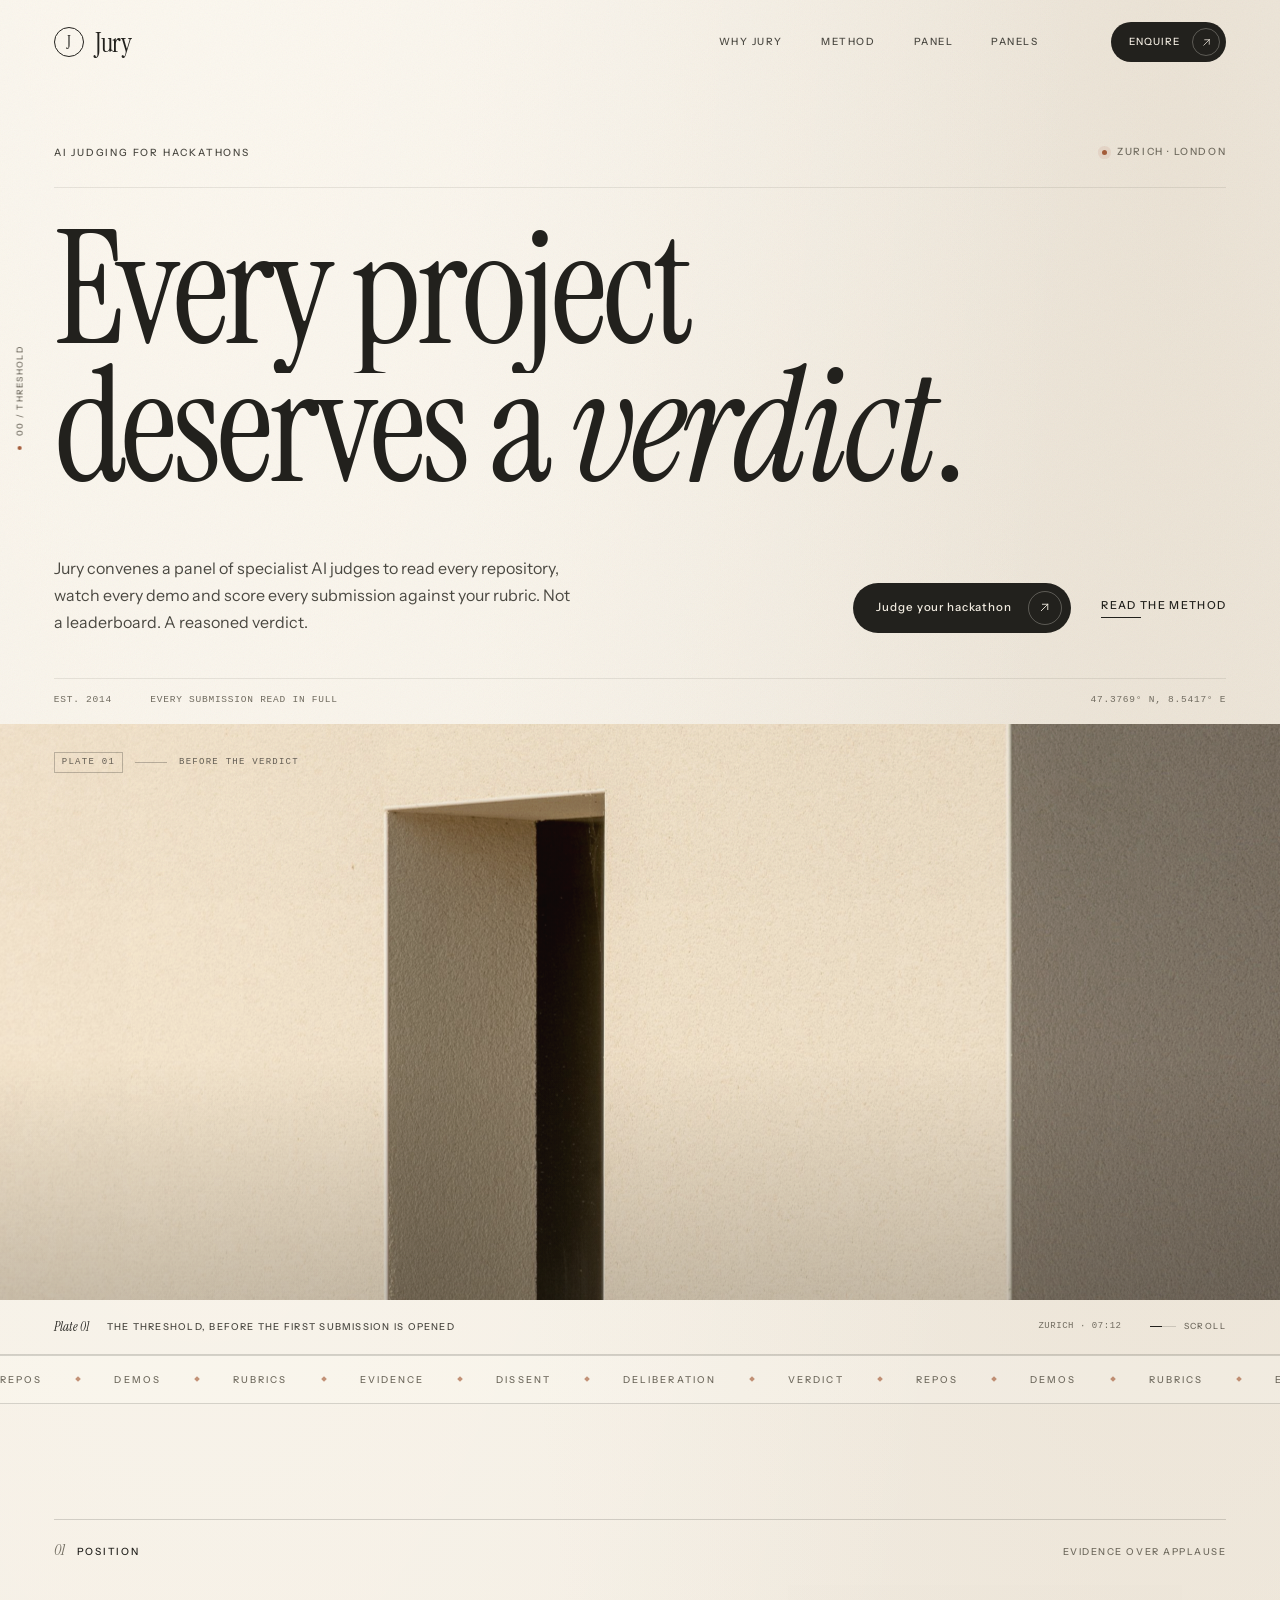
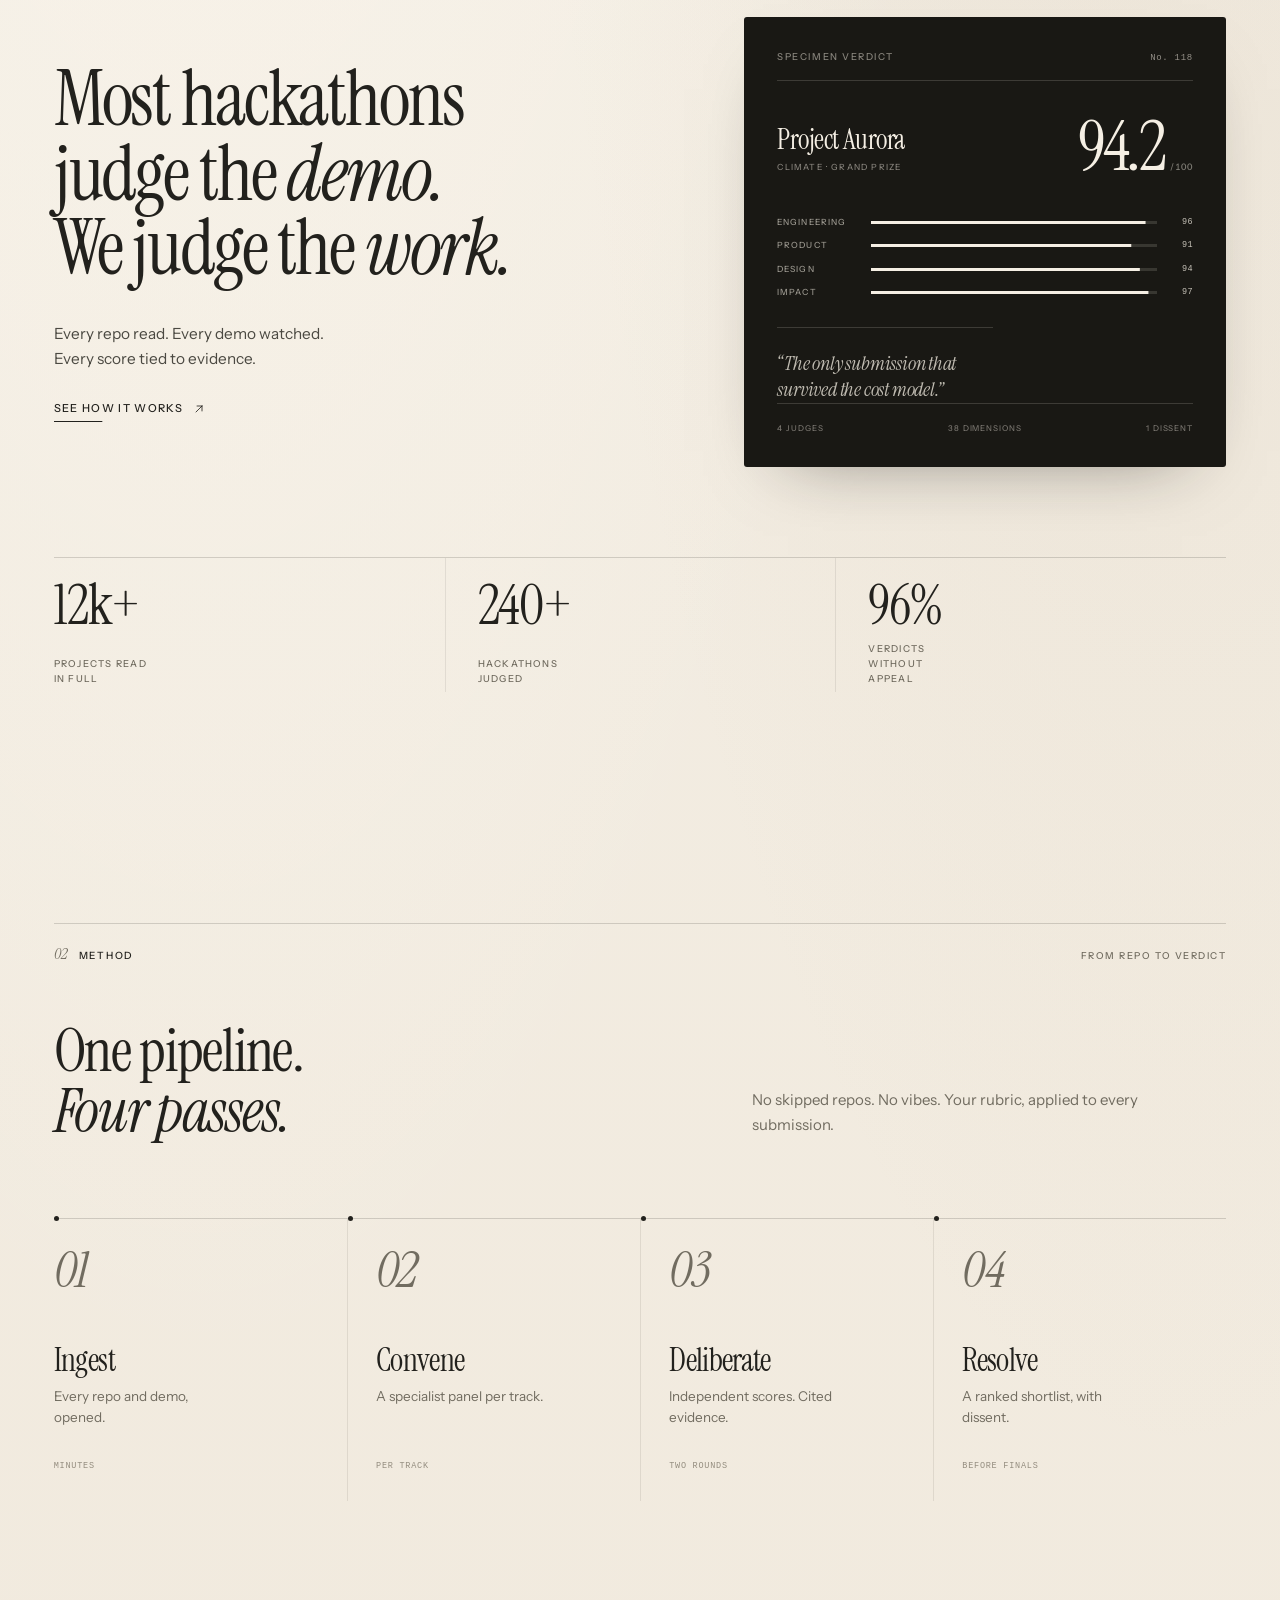
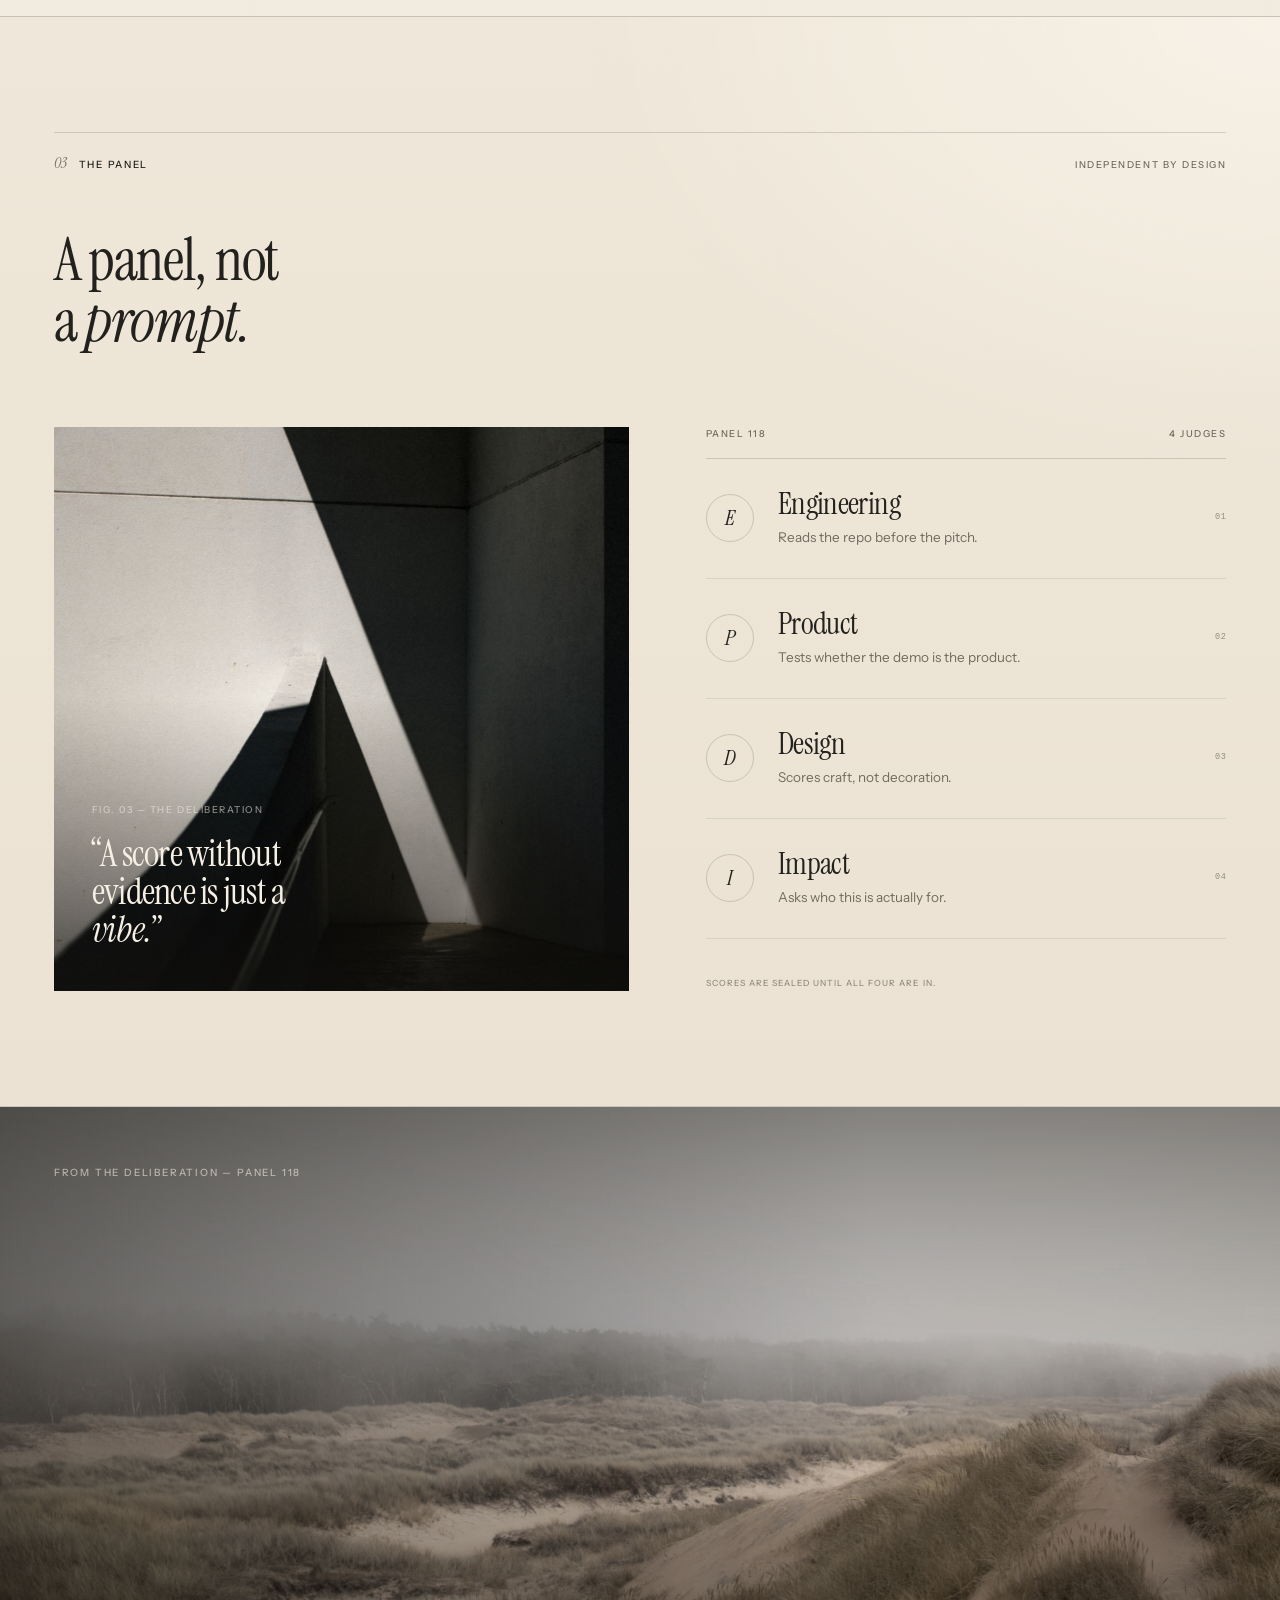
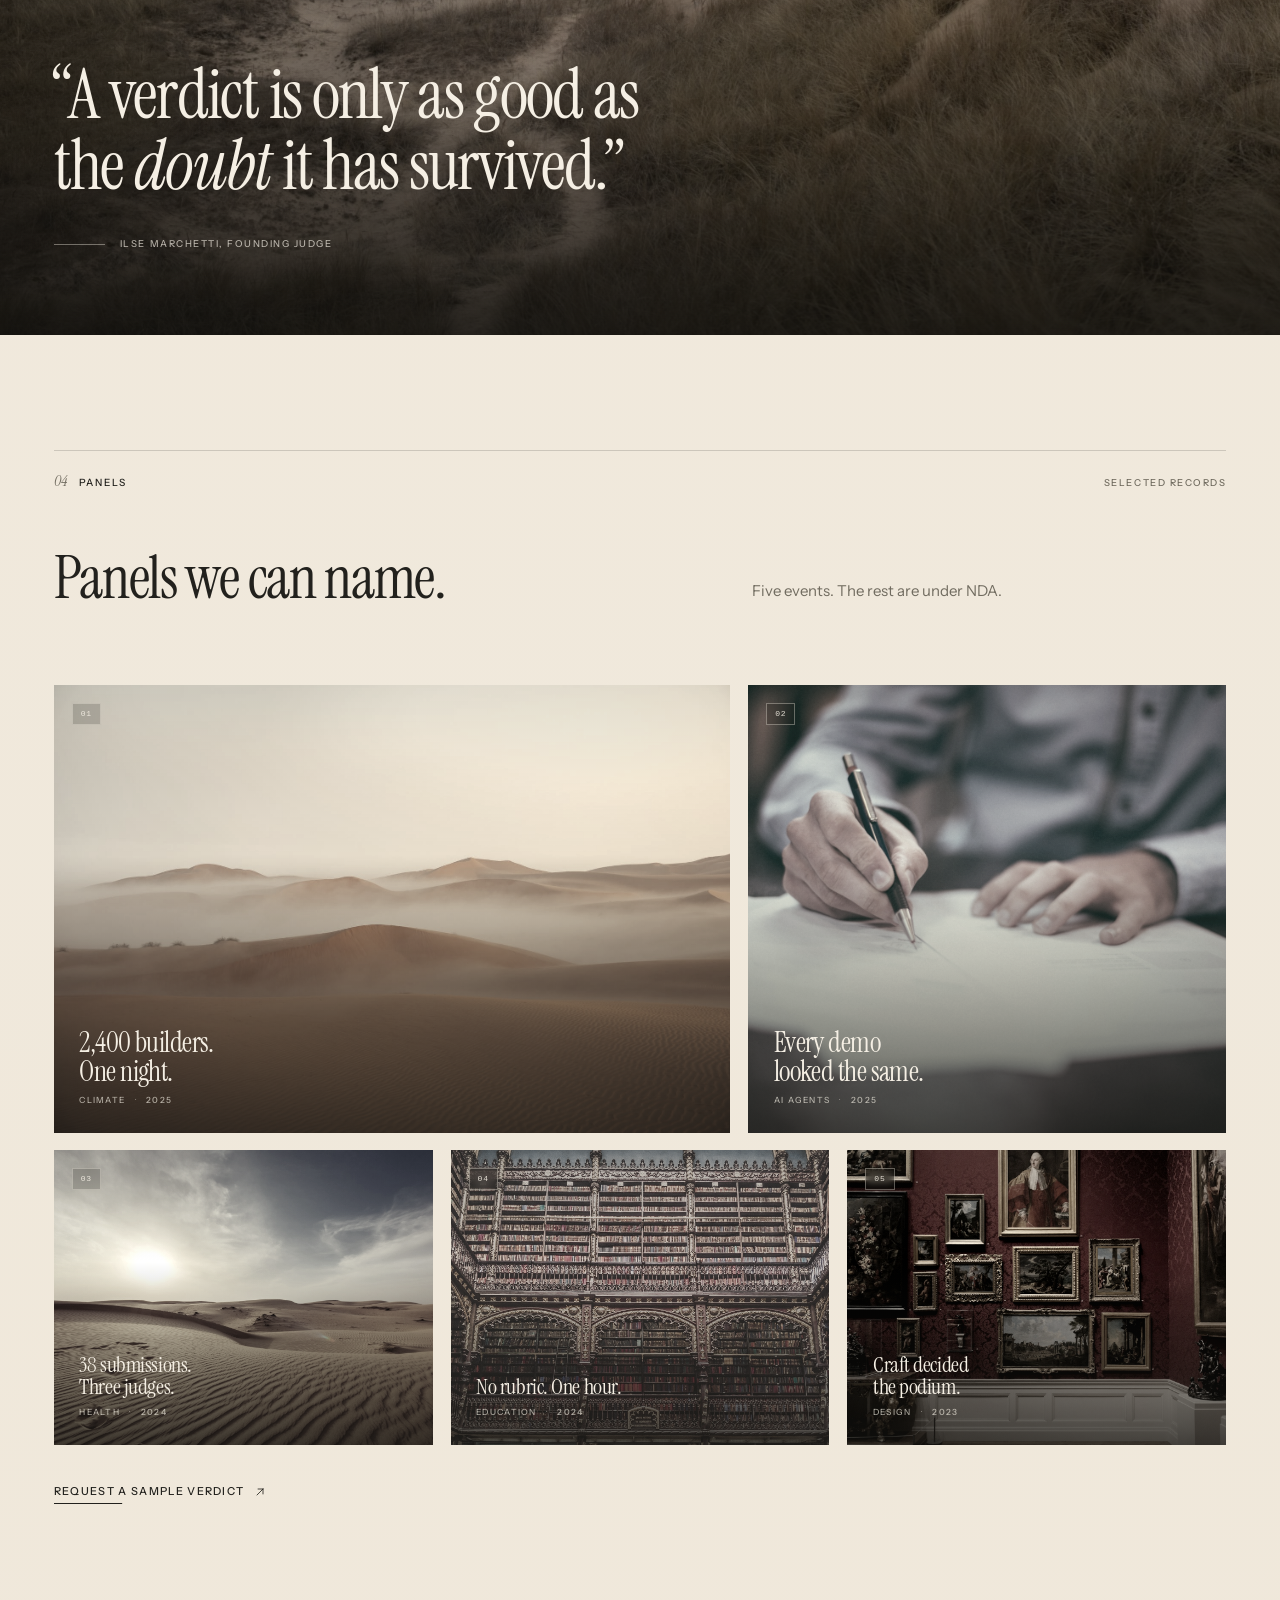
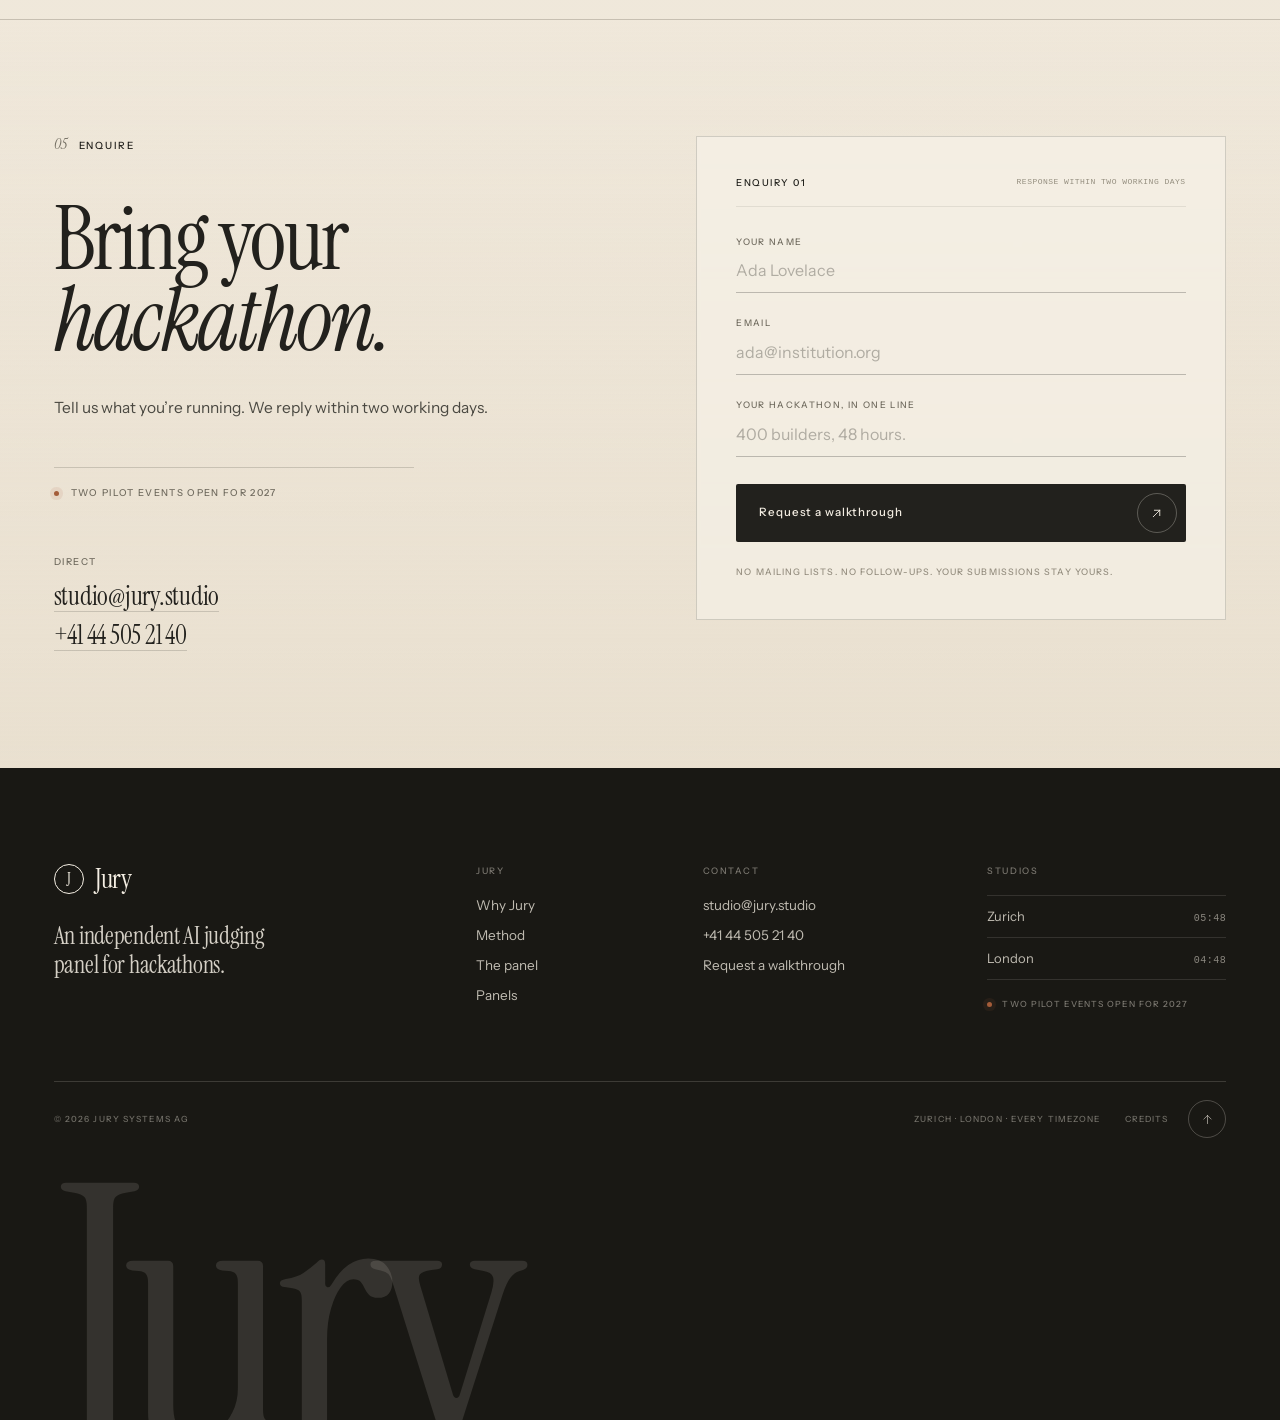
==== commit 2b7895a2: "Add colophon page, README plates, credits and license" ====
--- a/index.html
+++ b/index.html
@@ -9,6 +9,11 @@
   <meta property="og:title" content="Jury — AI judging for hackathons">
   <meta property="og:description" content="Every project deserves a verdict. A panel of specialist AI judges reads every repo, watches every demo and scores every submission against your rubric.">
   <meta property="og:type" content="website">
+  <meta property="og:url" content="https://abhinav-prabhakar.github.io/jury/">
+  <meta property="og:image" content="https://abhinav-prabhakar.github.io/jury/docs/hero.jpg">
+  <meta name="twitter:card" content="summary_large_image">
+  <meta name="twitter:image" content="https://abhinav-prabhakar.github.io/jury/docs/hero.jpg">
+  <link rel="canonical" href="https://abhinav-prabhakar.github.io/jury/">
   <link rel="icon" href="assets/favicon.svg" type="image/svg+xml">
   <link rel="preload" as="image" href="assets/img/threshold.jpg">
   <link rel="preconnect" href="https://fonts.googleapis.com">
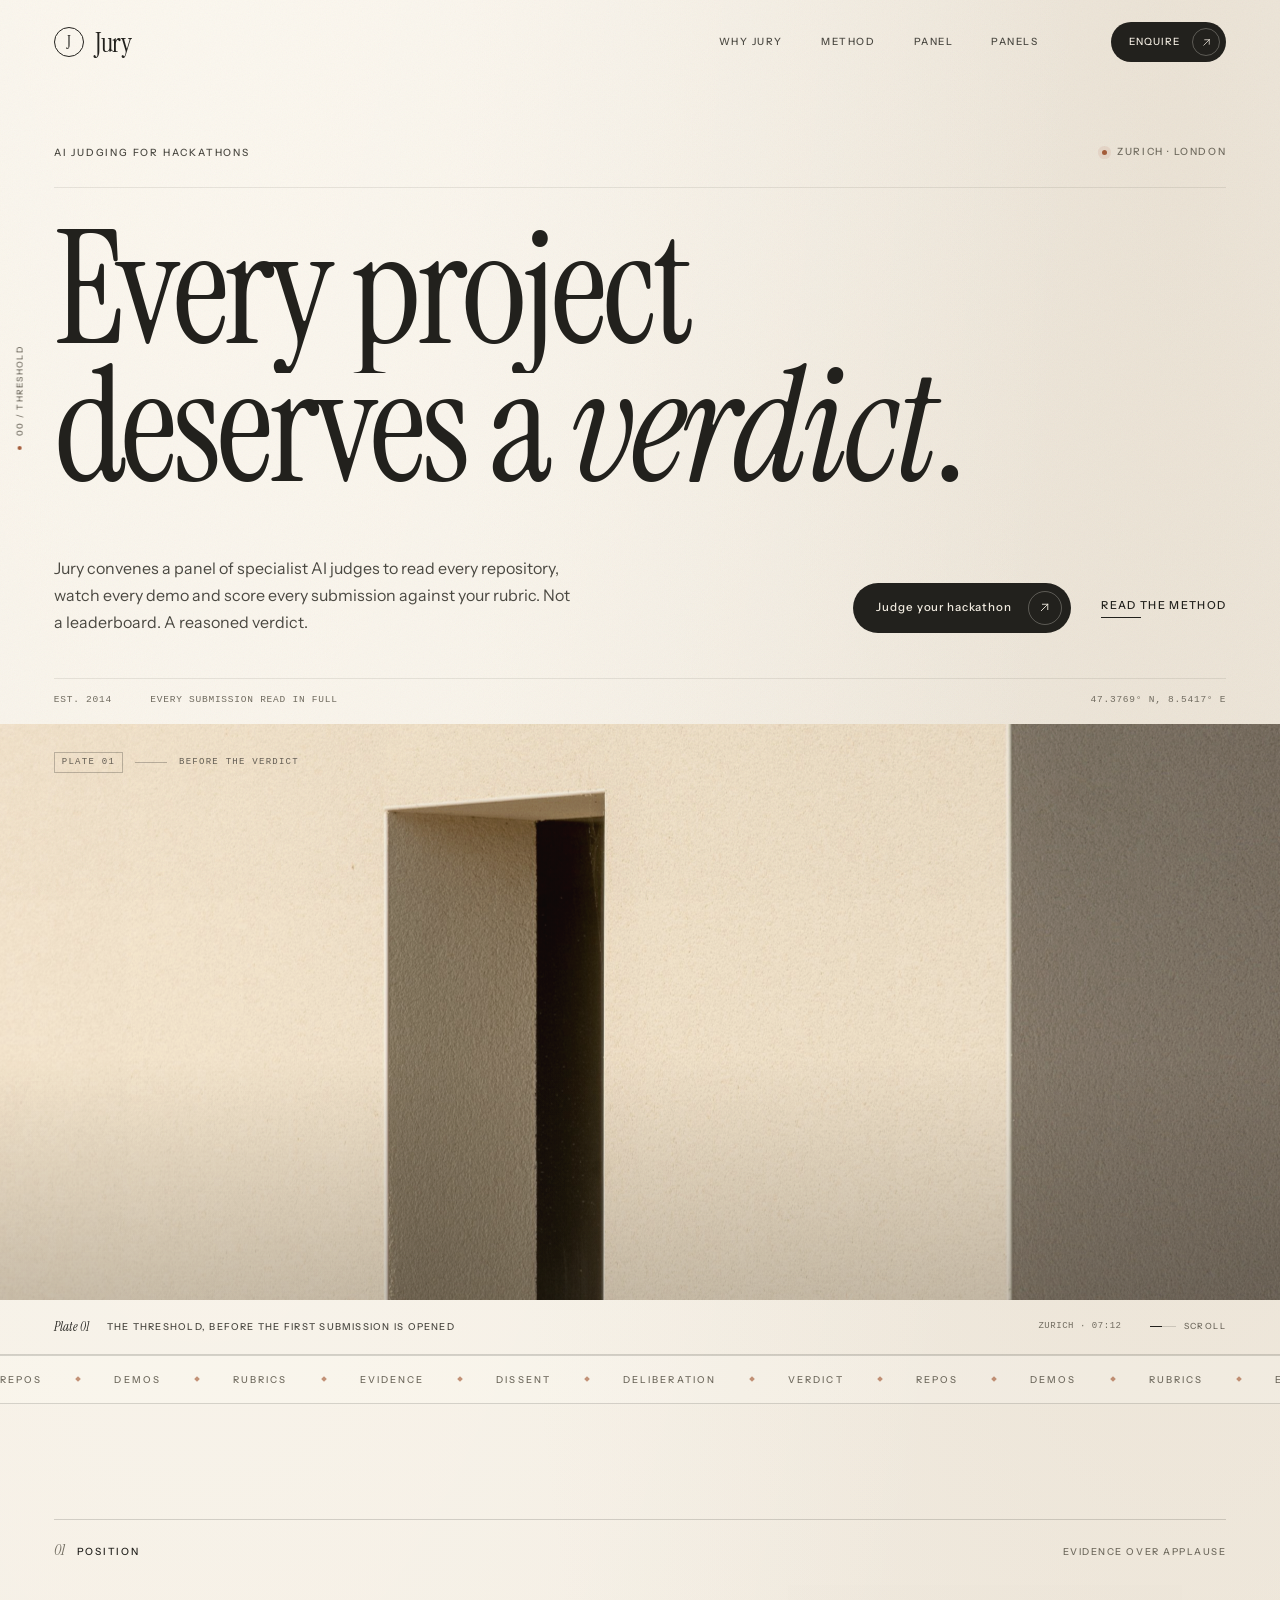
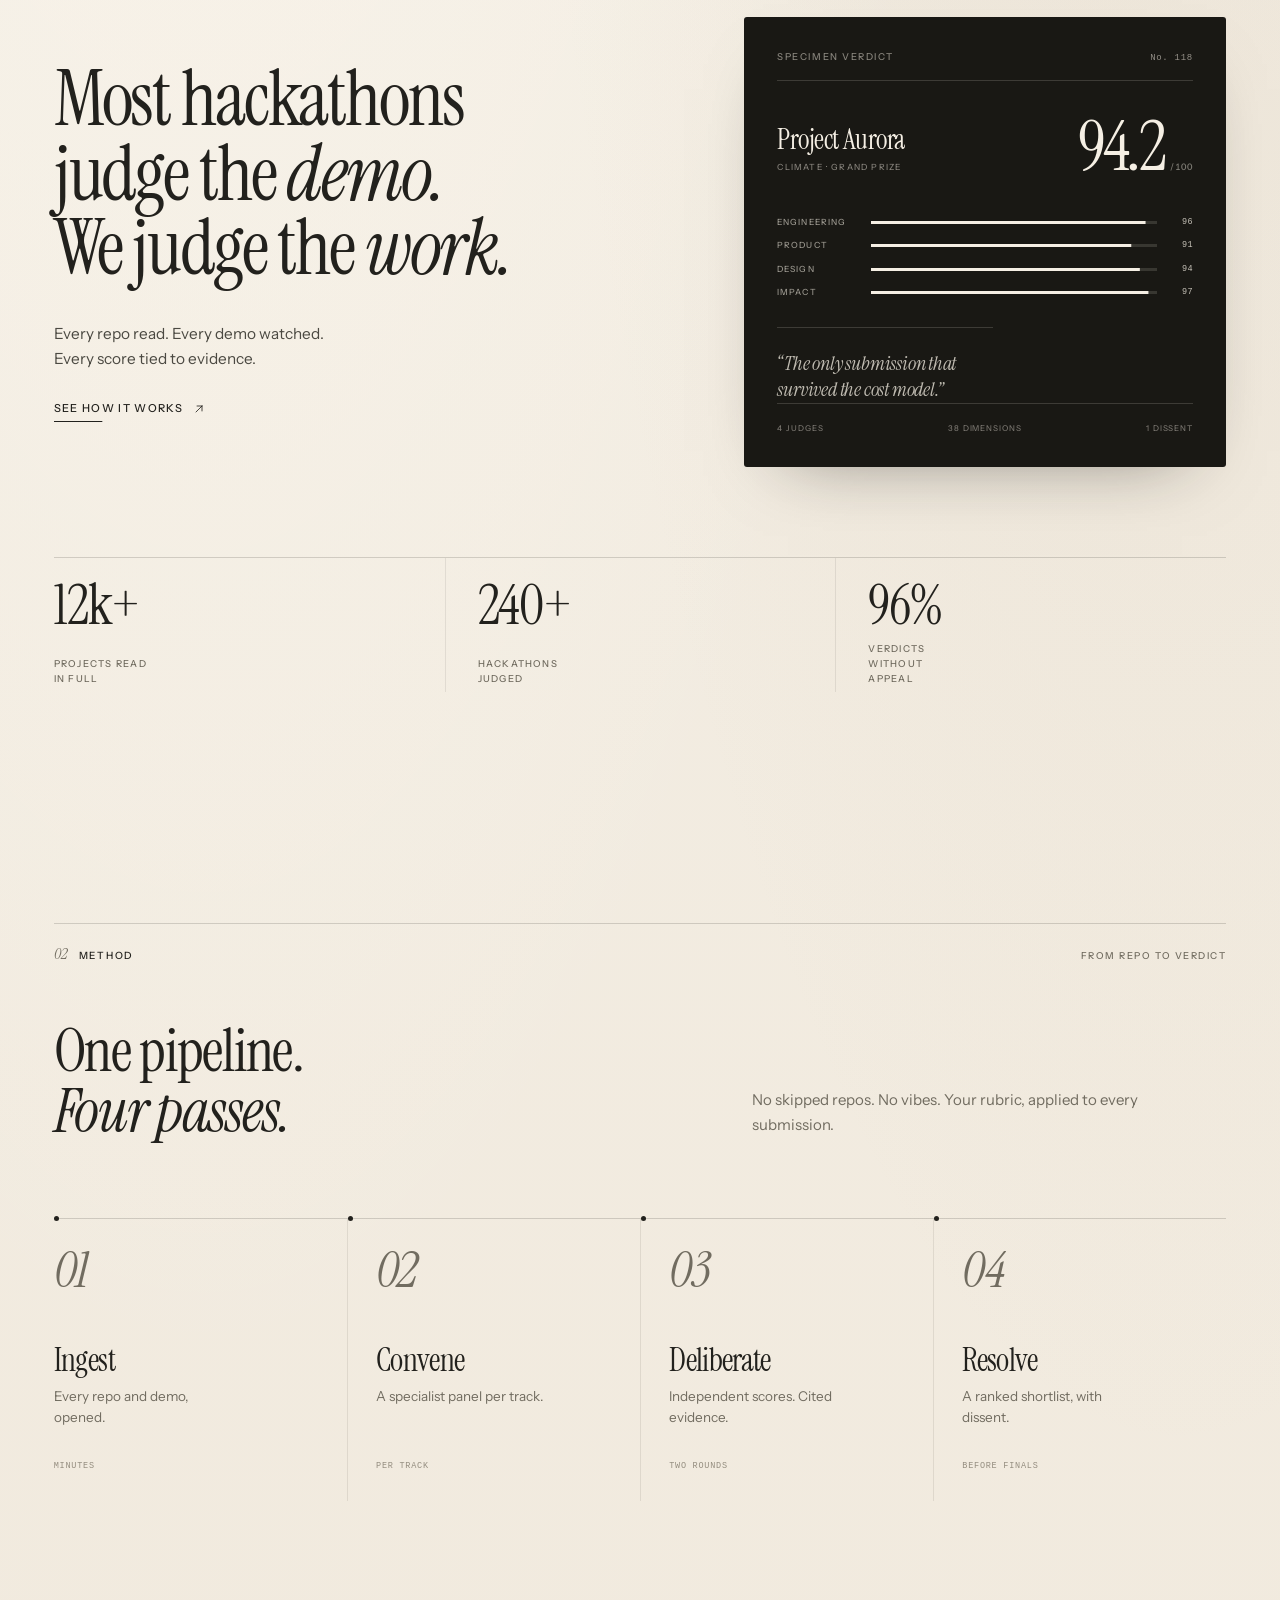
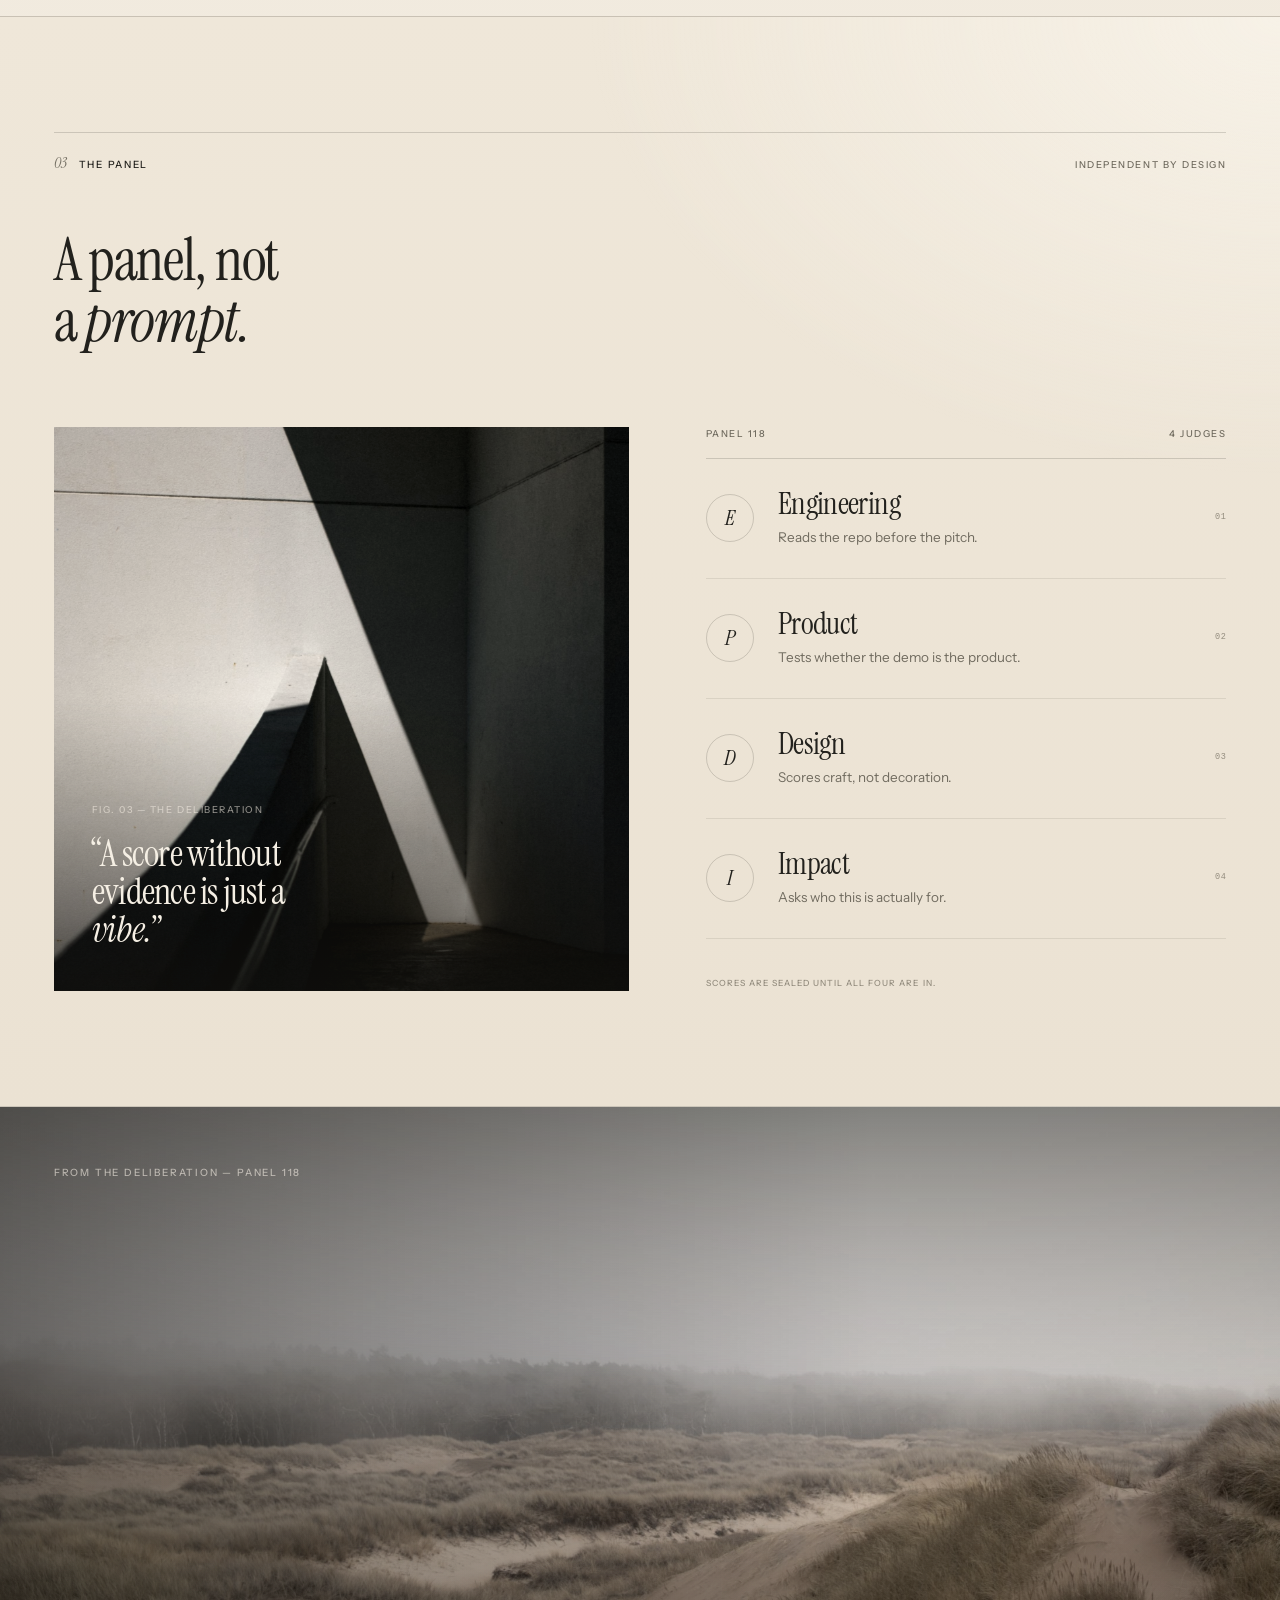
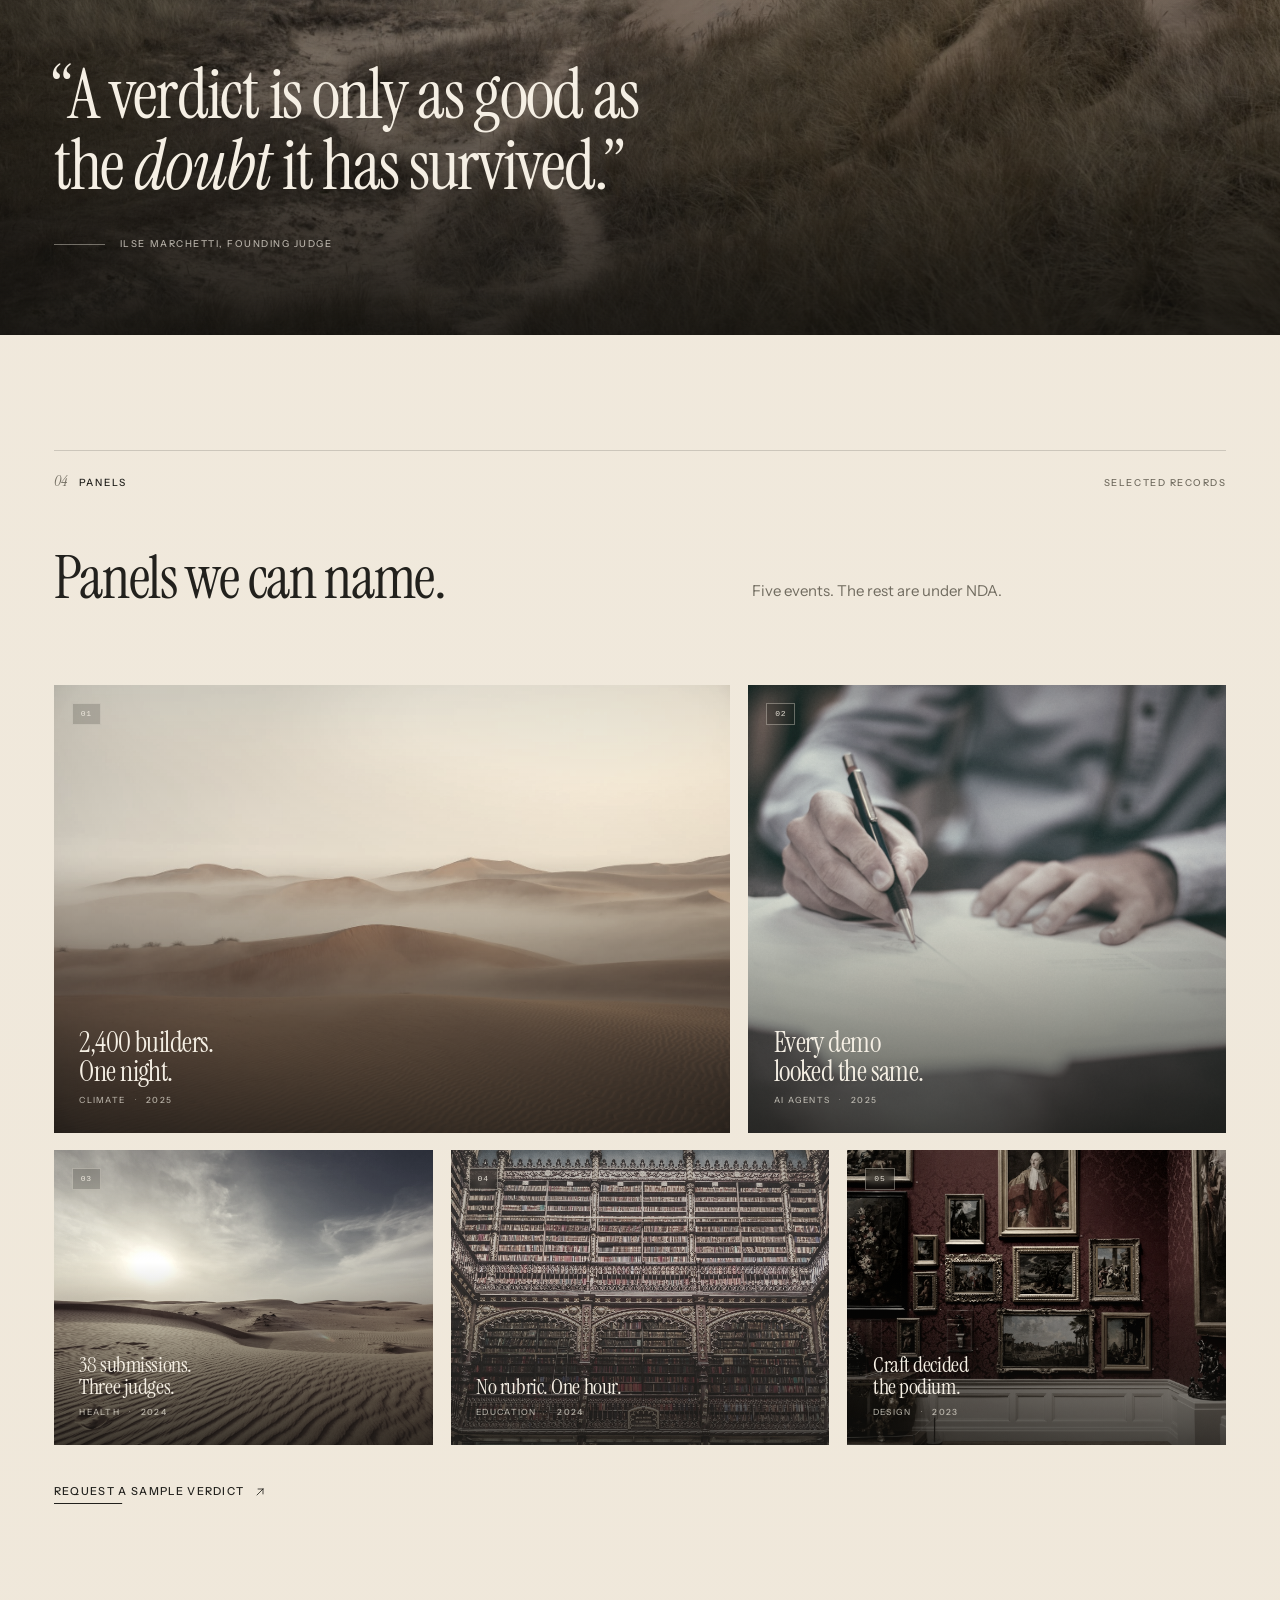
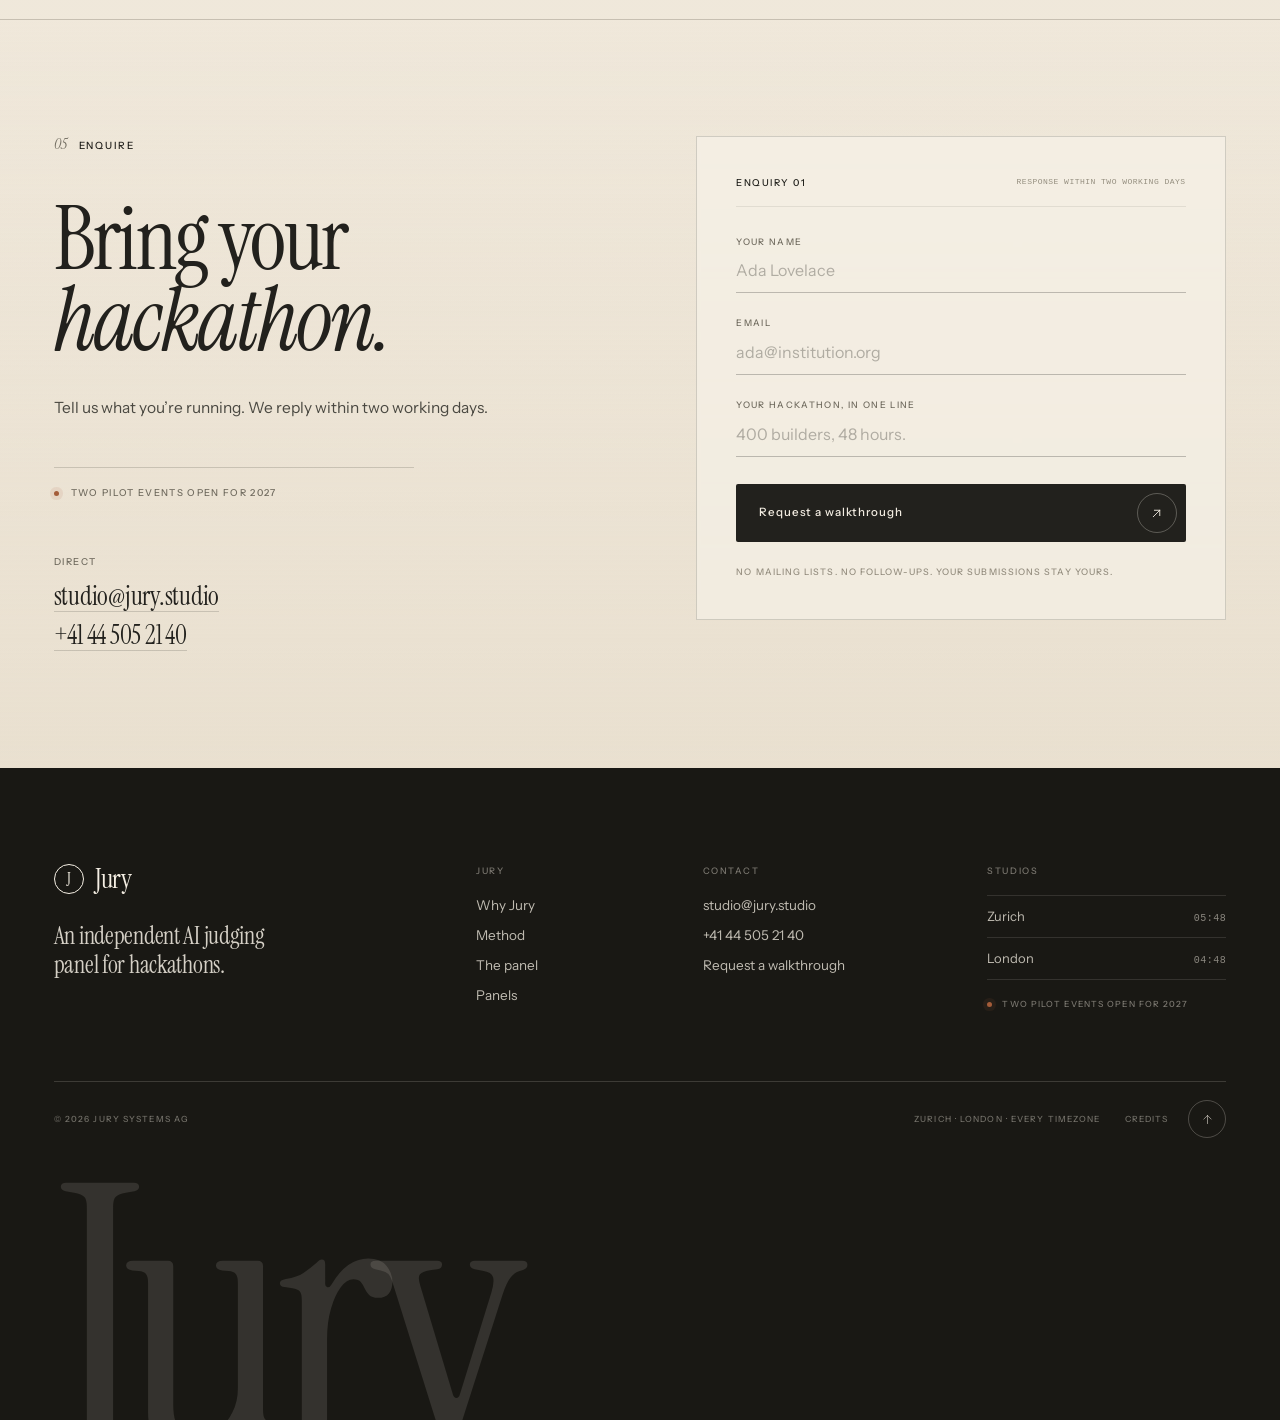
==== commit 13f51b78: "Use the capitalized Jury repository URL" ====
--- a/index.html
+++ b/index.html
@@ -9,11 +9,11 @@
   <meta property="og:title" content="Jury — AI judging for hackathons">
   <meta property="og:description" content="Every project deserves a verdict. A panel of specialist AI judges reads every repo, watches every demo and scores every submission against your rubric.">
   <meta property="og:type" content="website">
-  <meta property="og:url" content="https://abhinav-prabhakar.github.io/jury/">
-  <meta property="og:image" content="https://abhinav-prabhakar.github.io/jury/docs/hero.jpg">
+  <meta property="og:url" content="https://abhinav-prabhakar.github.io/Jury/">
+  <meta property="og:image" content="https://abhinav-prabhakar.github.io/Jury/docs/hero.jpg">
   <meta name="twitter:card" content="summary_large_image">
-  <meta name="twitter:image" content="https://abhinav-prabhakar.github.io/jury/docs/hero.jpg">
-  <link rel="canonical" href="https://abhinav-prabhakar.github.io/jury/">
+  <meta name="twitter:image" content="https://abhinav-prabhakar.github.io/Jury/docs/hero.jpg">
+  <link rel="canonical" href="https://abhinav-prabhakar.github.io/Jury/">
   <link rel="icon" href="assets/favicon.svg" type="image/svg+xml">
   <link rel="preload" as="image" href="assets/img/threshold.jpg">
   <link rel="preconnect" href="https://fonts.googleapis.com">
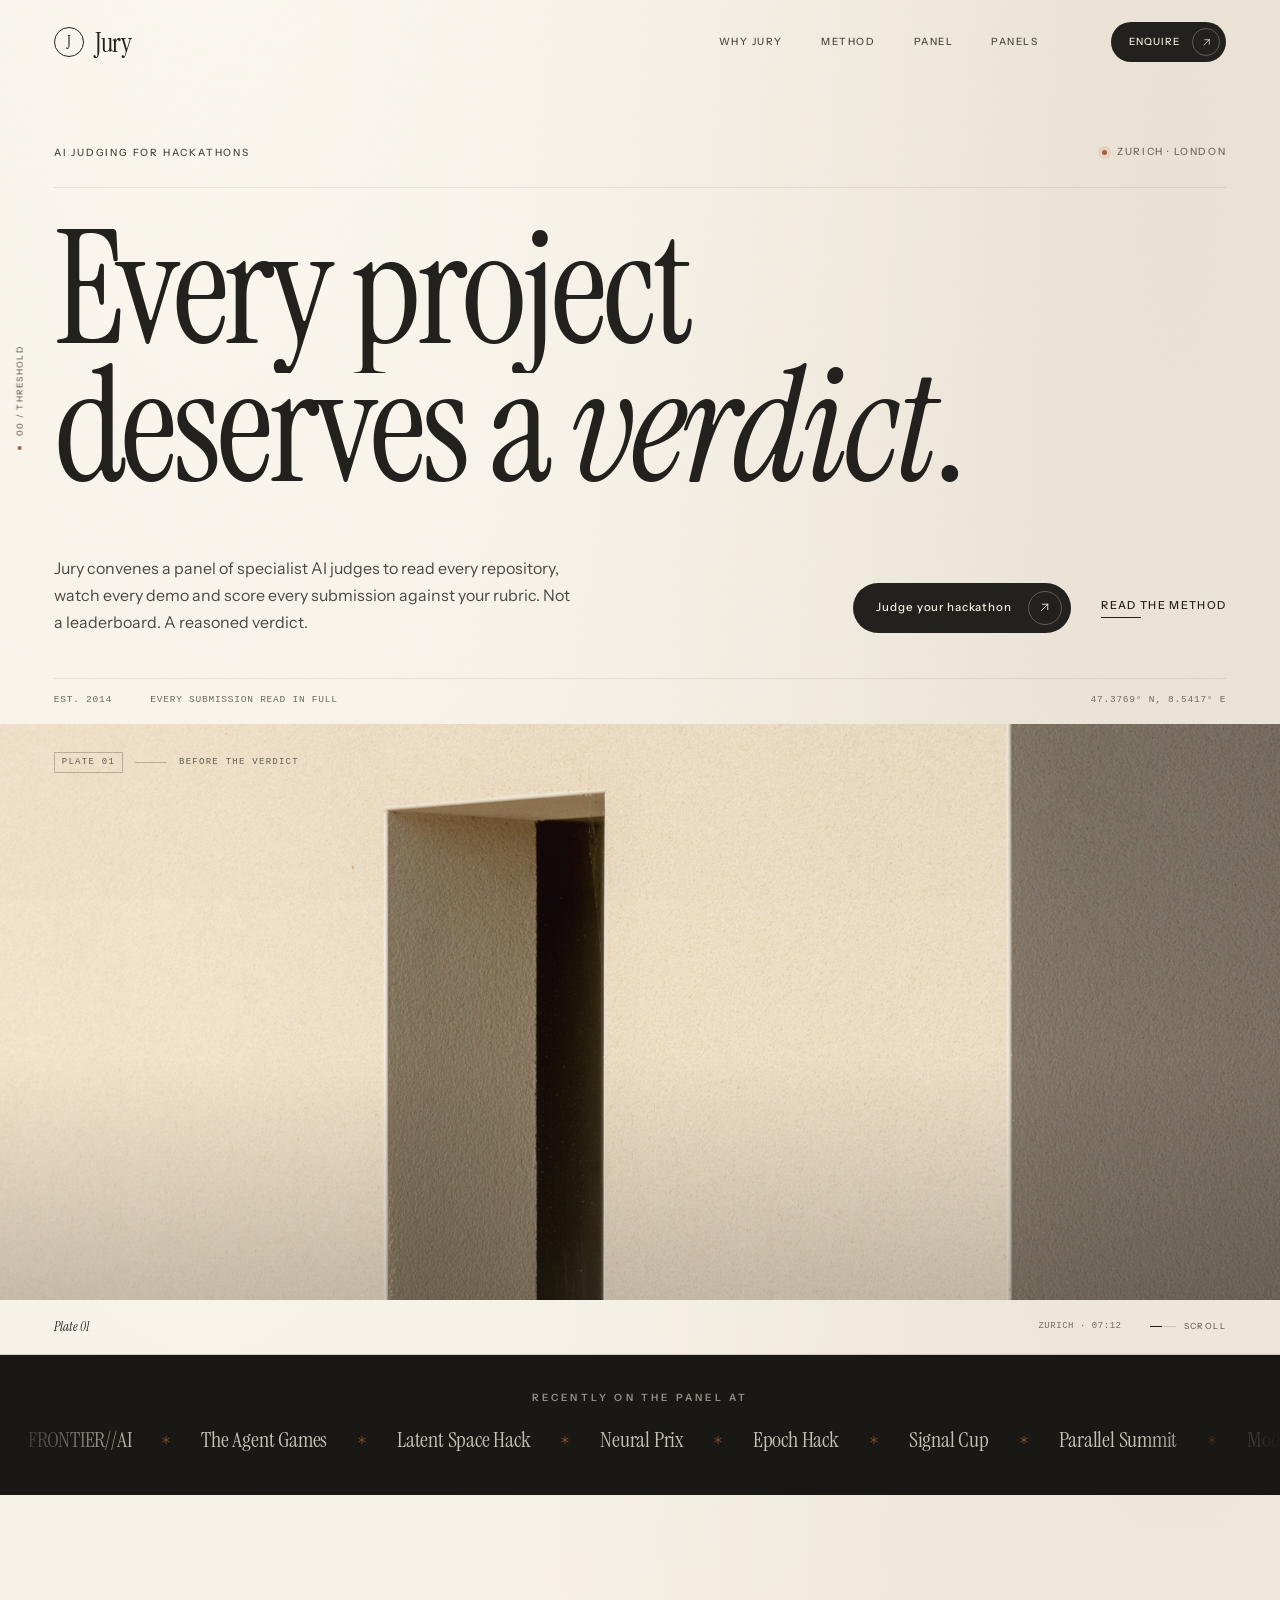
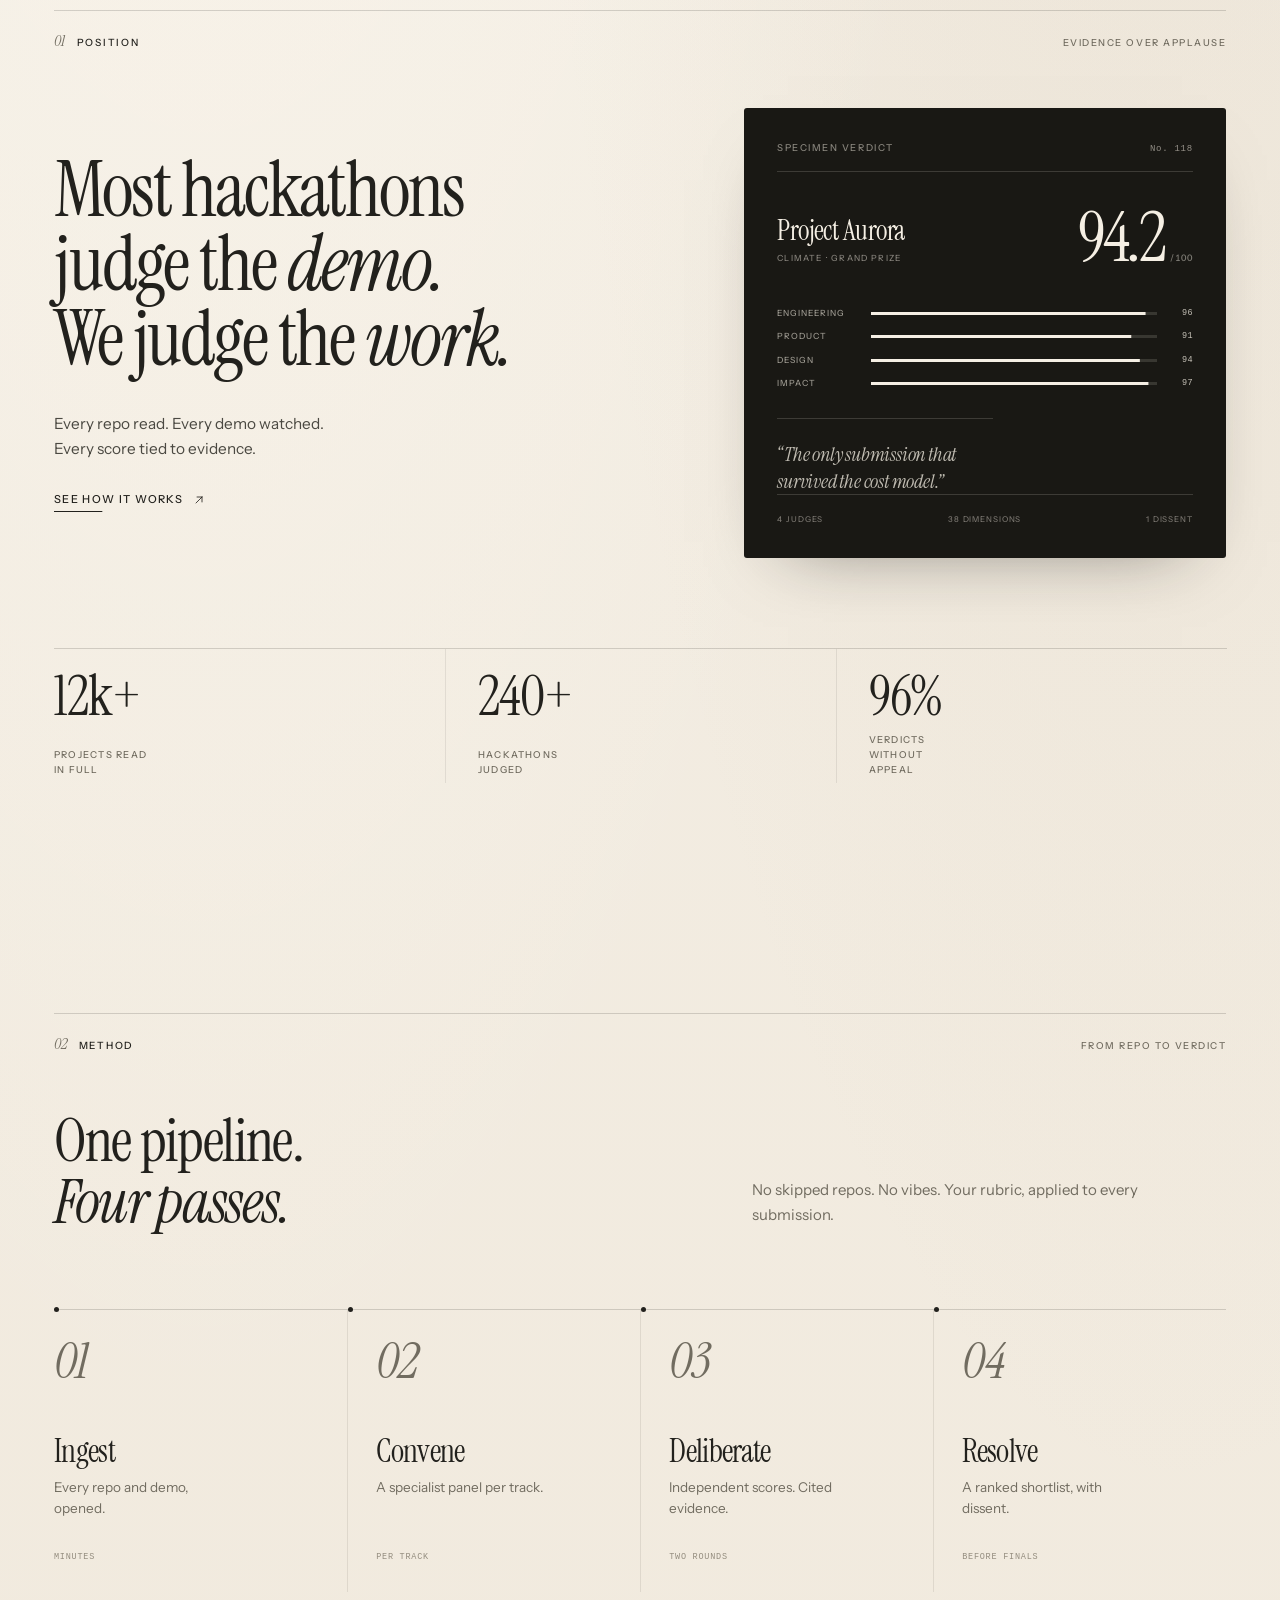
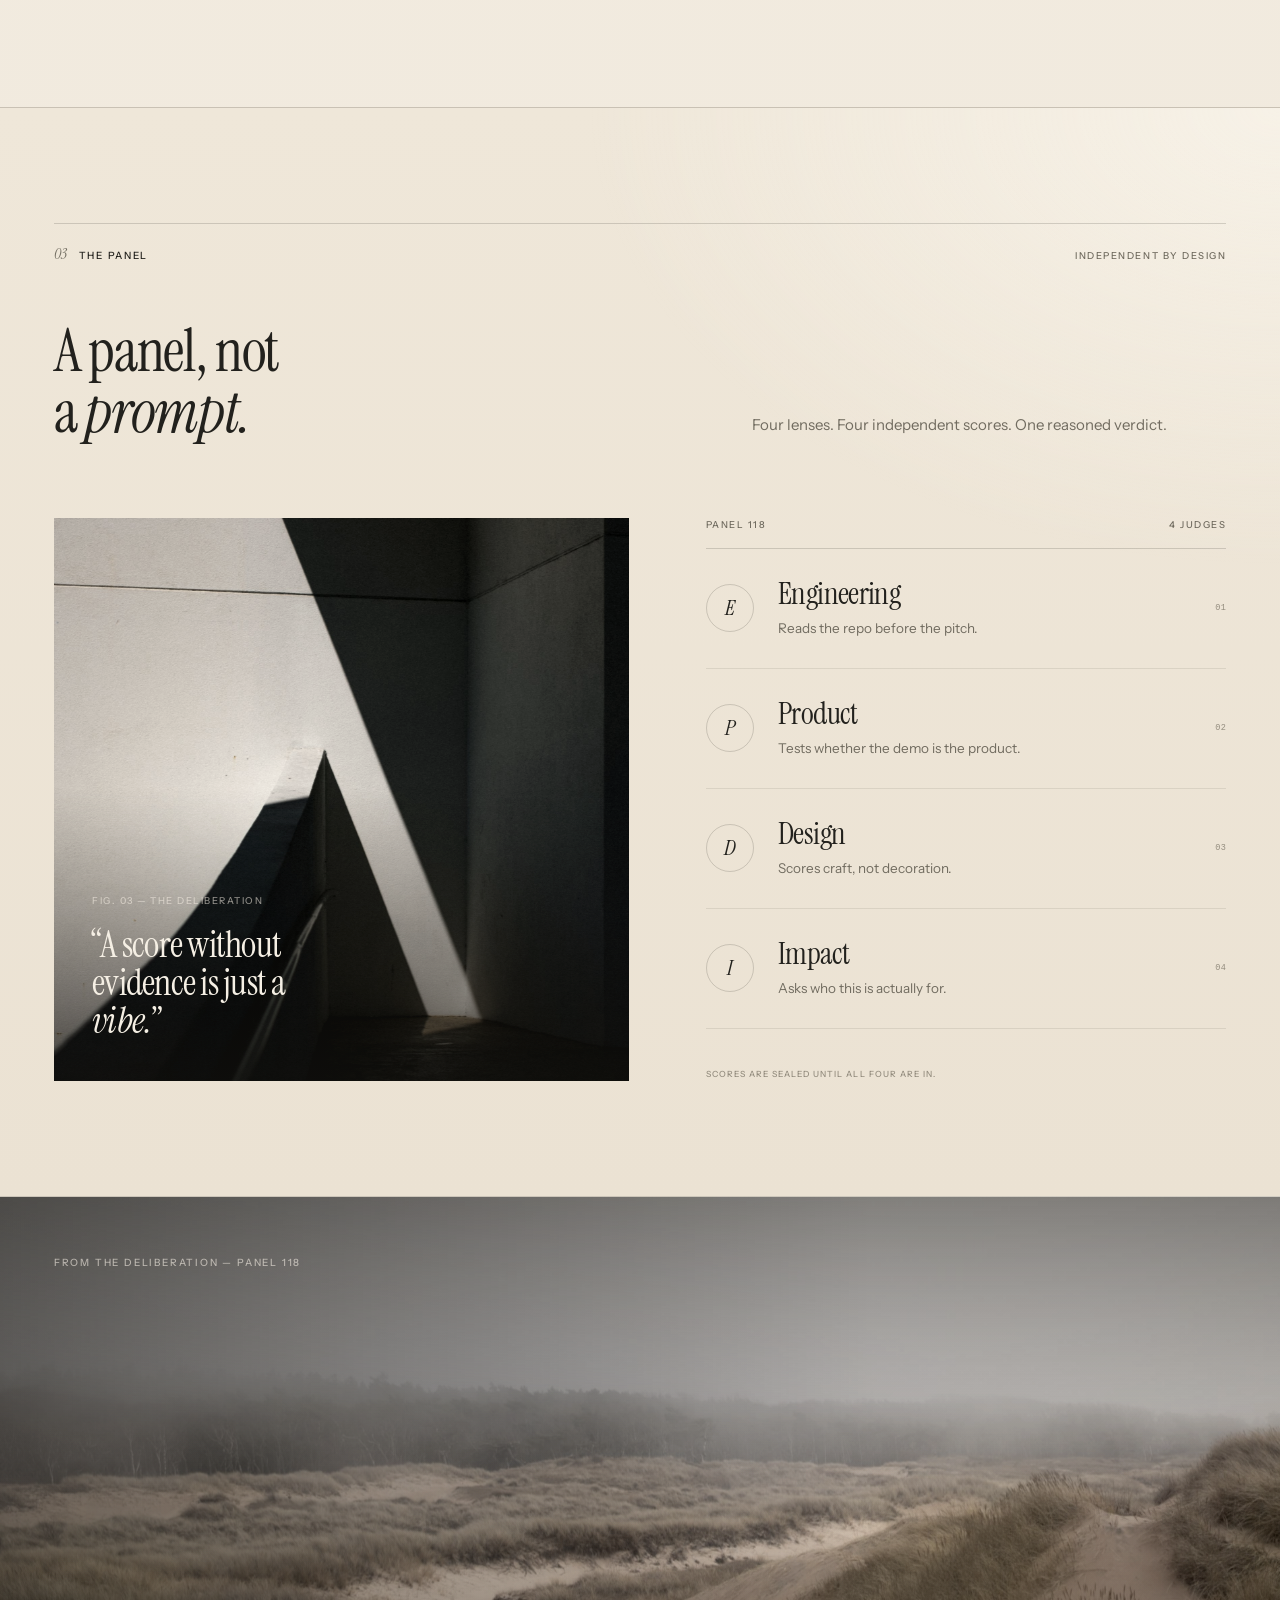
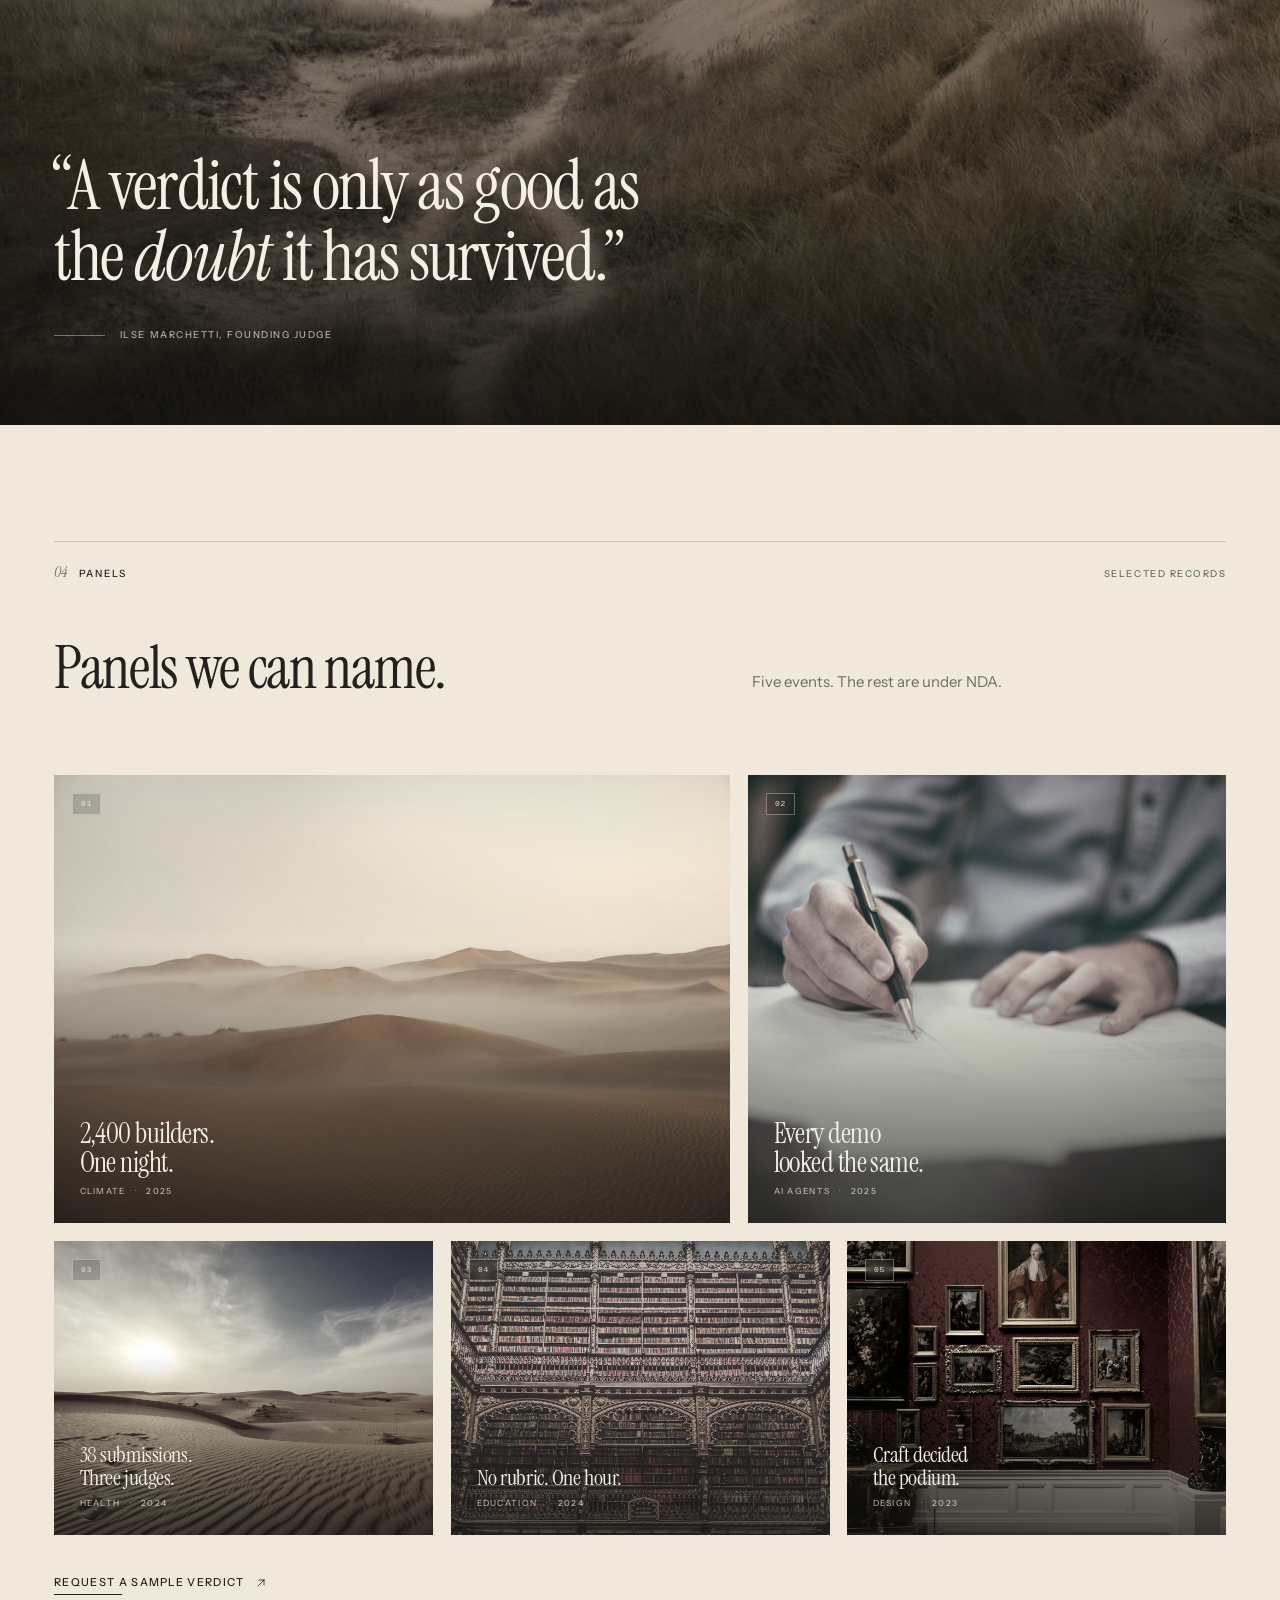
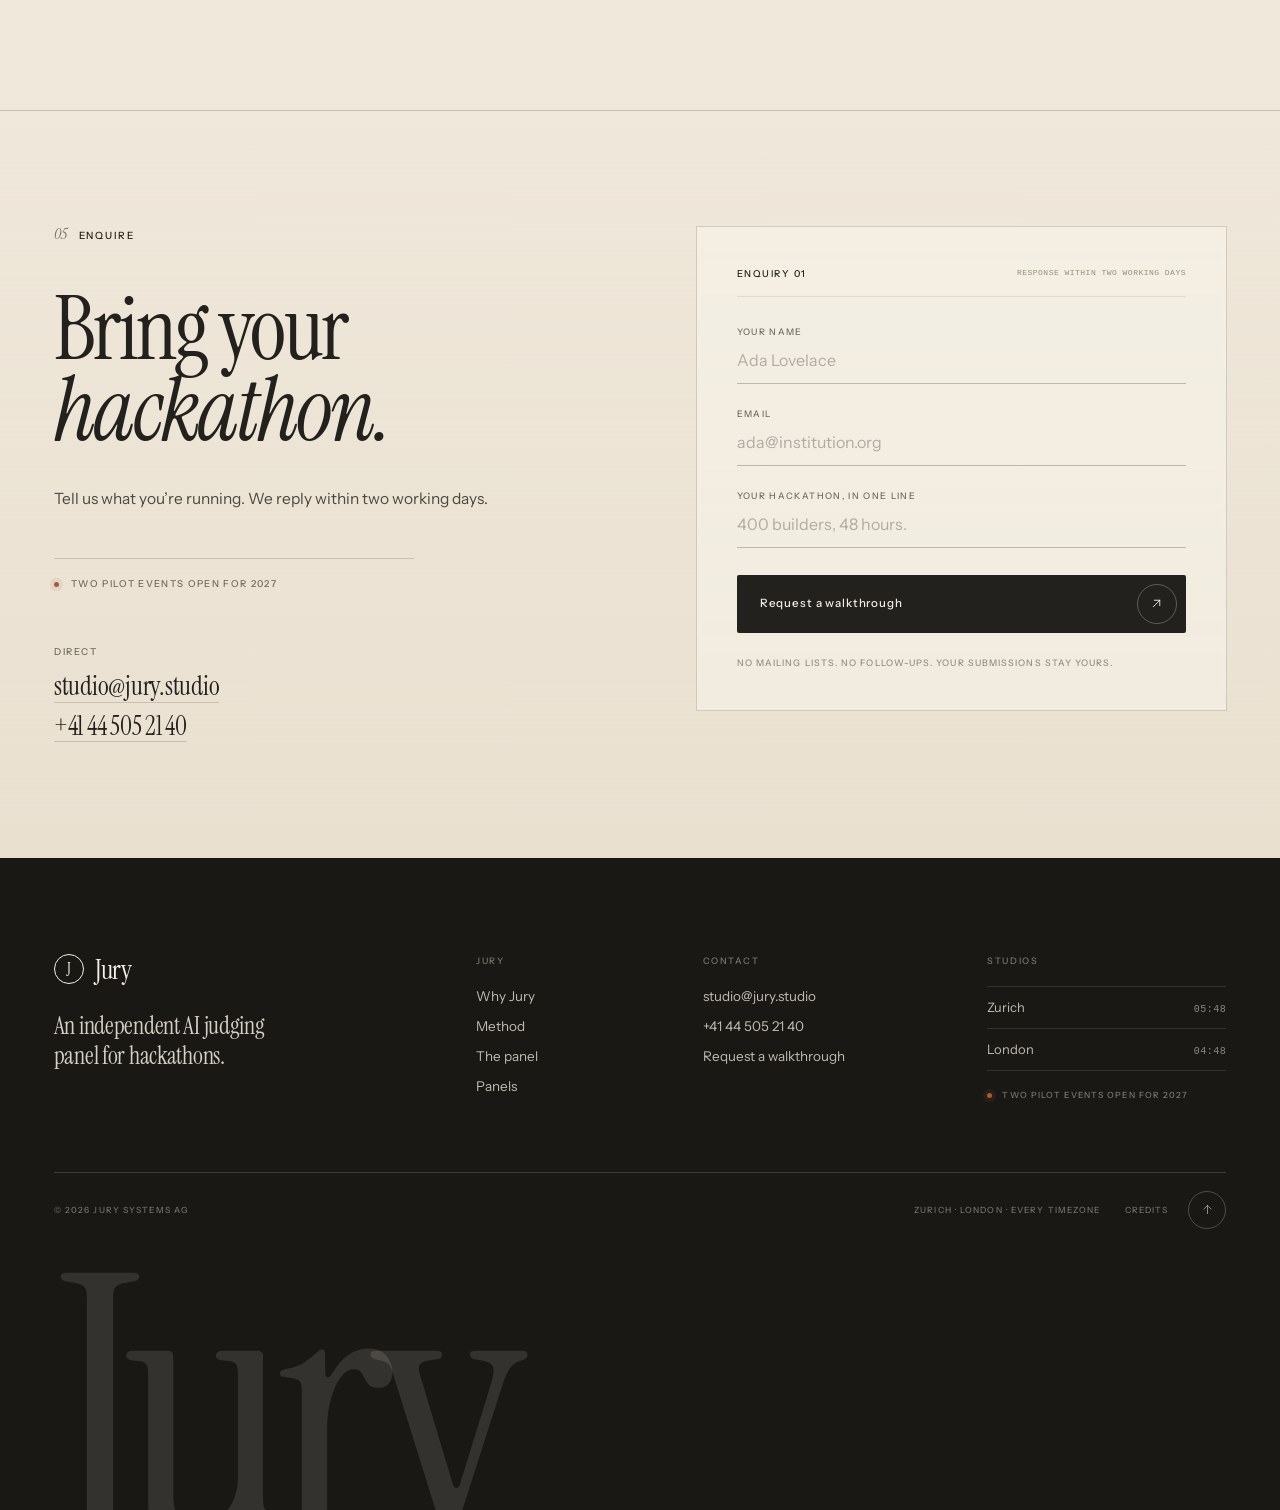
==== commit 357b5a8c: "Add panel marquee with edge fades and refine scroll reveals" ====
--- a/index.html
+++ b/index.html
@@ -35,6 +35,9 @@
     <symbol id="i-plus" viewBox="0 0 16 16">
       <path d="M8 3v10M3 8h10" fill="none" stroke="currentColor" stroke-width="1.1" stroke-linecap="round"/>
     </symbol>
+    <symbol id="i-asterisk" viewBox="0 0 24 24">
+      <path d="M12 6v12M17.196 9 6.804 15M6.804 9l10.392 6" fill="none" stroke="currentColor" stroke-width="1.6" stroke-linecap="round"/>
+    </symbol>
   </svg>
 
   <div class="grain" aria-hidden="true"></div>
@@ -140,35 +143,41 @@
         </div>
         <figcaption class="shell hero-caption">
           <span class="caption-plate">Plate 01</span>
-          <span class="caption-title">The threshold, before the first submission is opened</span>
           <span class="caption-coord">Zurich · 07:12</span>
           <span class="scroll-cue" aria-hidden="true"><i></i>Scroll</span>
         </figcaption>
       </figure>
     </section>
 
-    <div class="marquee-band" aria-hidden="true">
-      <div class="marquee-track">
-        <div class="marquee-group">
-          <span class="marquee-item">Repos</span><span class="marquee-sep"></span>
-          <span class="marquee-item">Demos</span><span class="marquee-sep"></span>
-          <span class="marquee-item">Rubrics</span><span class="marquee-sep"></span>
-          <span class="marquee-item">Evidence</span><span class="marquee-sep"></span>
-          <span class="marquee-item">Dissent</span><span class="marquee-sep"></span>
-          <span class="marquee-item">Deliberation</span><span class="marquee-sep"></span>
-          <span class="marquee-item">Verdict</span><span class="marquee-sep"></span>
-        </div>
-        <div class="marquee-group">
-          <span class="marquee-item">Repos</span><span class="marquee-sep"></span>
-          <span class="marquee-item">Demos</span><span class="marquee-sep"></span>
-          <span class="marquee-item">Rubrics</span><span class="marquee-sep"></span>
-          <span class="marquee-item">Evidence</span><span class="marquee-sep"></span>
-          <span class="marquee-item">Dissent</span><span class="marquee-sep"></span>
-          <span class="marquee-item">Deliberation</span><span class="marquee-sep"></span>
-          <span class="marquee-item">Verdict</span><span class="marquee-sep"></span>
-        </div>
-      </div>
-    </div>
+    <section class="panel-marquee" aria-label="Events judged">
+      <p class="panel-marquee-label">Recently on the panel at</p>
+      <div class="marquee-band">
+        <div class="marquee-fade marquee-fade--left" aria-hidden="true"></div>
+        <div class="marquee-fade marquee-fade--right" aria-hidden="true"></div>
+        <div class="marquee-track">
+          <div class="marquee-group">
+            <span class="marquee-item"><span>FRONTIER//AI</span><svg class="marquee-mark" aria-hidden="true"><use href="#i-asterisk"/></svg></span>
+            <span class="marquee-item"><span>The Agent Games</span><svg class="marquee-mark" aria-hidden="true"><use href="#i-asterisk"/></svg></span>
+            <span class="marquee-item"><span>Latent Space Hack</span><svg class="marquee-mark" aria-hidden="true"><use href="#i-asterisk"/></svg></span>
+            <span class="marquee-item"><span>Neural Prix</span><svg class="marquee-mark" aria-hidden="true"><use href="#i-asterisk"/></svg></span>
+            <span class="marquee-item"><span>Epoch Hack</span><svg class="marquee-mark" aria-hidden="true"><use href="#i-asterisk"/></svg></span>
+            <span class="marquee-item"><span>Signal Cup</span><svg class="marquee-mark" aria-hidden="true"><use href="#i-asterisk"/></svg></span>
+            <span class="marquee-item"><span>Parallel Summit</span><svg class="marquee-mark" aria-hidden="true"><use href="#i-asterisk"/></svg></span>
+            <span class="marquee-item"><span>Model.Lab</span><svg class="marquee-mark" aria-hidden="true"><use href="#i-asterisk"/></svg></span>
+          </div>
+          <div class="marquee-group" aria-hidden="true">
+            <span class="marquee-item"><span>FRONTIER//AI</span><svg class="marquee-mark"><use href="#i-asterisk"/></svg></span>
+            <span class="marquee-item"><span>The Agent Games</span><svg class="marquee-mark"><use href="#i-asterisk"/></svg></span>
+            <span class="marquee-item"><span>Latent Space Hack</span><svg class="marquee-mark"><use href="#i-asterisk"/></svg></span>
+            <span class="marquee-item"><span>Neural Prix</span><svg class="marquee-mark"><use href="#i-asterisk"/></svg></span>
+            <span class="marquee-item"><span>Epoch Hack</span><svg class="marquee-mark"><use href="#i-asterisk"/></svg></span>
+            <span class="marquee-item"><span>Signal Cup</span><svg class="marquee-mark"><use href="#i-asterisk"/></svg></span>
+            <span class="marquee-item"><span>Parallel Summit</span><svg class="marquee-mark"><use href="#i-asterisk"/></svg></span>
+            <span class="marquee-item"><span>Model.Lab</span><svg class="marquee-mark"><use href="#i-asterisk"/></svg></span>
+          </div>
+        </div>
+      </div>
+    </section>
 
     <section class="section wager" id="studio" data-chapter="01 / Position">
       <div class="shell">
--- a/styles.css
+++ b/styles.css
@@ -918,10 +918,6 @@
   color: var(--ink);
 }
 
-.caption-title {
-  color: var(--ink-soft);
-}
-
 .caption-coord {
   margin-left: auto;
   font-family: var(--mono);
@@ -1023,19 +1019,57 @@
 }
 
 /* ------------------------------------------------------------
-   Marquee
+   Panel marquee — recently on the panel at
    ------------------------------------------------------------ */
 
+.panel-marquee {
+  padding-block: clamp(26px, 3.4vw, 38px) clamp(30px, 4vw, 44px);
+  background: var(--dark);
+  color: var(--cream);
+}
+
+.panel-marquee-label {
+  margin-bottom: clamp(18px, 2.4vw, 26px);
+  padding-inline: var(--gutter);
+  text-align: center;
+  font-family: var(--sans);
+  font-size: 10px;
+  font-weight: 600;
+  letter-spacing: 0.32em;
+  line-height: 1;
+  text-transform: uppercase;
+  color: rgba(245, 239, 228, 0.56);
+}
+
 .marquee-band {
+  position: relative;
   overflow: hidden;
-  border-block: 1px solid var(--line);
-  background: rgba(255, 252, 246, 0.18);
+}
+
+.marquee-fade {
+  position: absolute;
+  inset-block: 0;
+  z-index: 2;
+  width: clamp(64px, 11vw, 176px);
+  pointer-events: none;
+}
+
+.marquee-fade--left {
+  left: 0;
+  background: linear-gradient(90deg, var(--dark) 0%, rgba(25, 24, 20, 0) 100%);
+}
+
+.marquee-fade--right {
+  right: 0;
+  background: linear-gradient(270deg, var(--dark) 0%, rgba(25, 24, 20, 0) 100%);
 }
 
 .marquee-track {
   display: flex;
   width: max-content;
+  align-items: center;
   animation: marquee 46s linear infinite;
+  will-change: transform;
 }
 
 .marquee-band:hover .marquee-track {
@@ -1046,27 +1080,29 @@
   display: flex;
   align-items: center;
   flex: none;
-  gap: 34px;
-  padding: 17px 34px 17px 0;
 }
 
 .marquee-item {
-  font-size: 9.5px;
-  font-weight: 500;
-  letter-spacing: 0.22em;
-  line-height: 1.4;
-  text-transform: uppercase;
+  display: inline-flex;
+  align-items: center;
+  font-family: var(--serif);
+  font-size: clamp(18px, 1.8vw, 22px);
+  line-height: 1;
+  letter-spacing: -0.01em;
   white-space: nowrap;
-  color: var(--muted);
-}
-
-.marquee-sep {
-  width: 4px;
-  height: 4px;
+  color: rgba(245, 239, 228, 0.78);
+}
+
+.marquee-item > span {
+  padding-inline: clamp(20px, 2.4vw, 28px);
+}
+
+.marquee-mark {
+  width: 14px;
+  height: 14px;
   flex: none;
-  background: var(--ember);
-  opacity: 0.65;
-  transform: rotate(45deg);
+  color: var(--ember);
+  opacity: 0.8;
 }
 
 @keyframes marquee {
@@ -2215,18 +2251,19 @@
 
 .js [data-reveal] {
   opacity: 0;
-  transform: translateY(26px);
-  filter: blur(4px);
+  transform: translateY(28px);
+  filter: blur(8px);
+  will-change: opacity, transform;
   transition:
-    opacity 0.95s var(--ease),
-    transform 1.15s var(--ease),
-    filter 0.95s var(--ease);
-  transition-delay: calc(var(--d, 0) * 95ms);
+    opacity 1.2s var(--ease),
+    transform 1.3s var(--ease),
+    filter 1.2s var(--ease);
+  transition-delay: calc(var(--d, 0) * 110ms);
 }
 
 .js [data-reveal].is-in {
   opacity: 1;
-  transform: translateY(0);
+  transform: none;
   filter: blur(0);
 }
 
@@ -2527,11 +2564,6 @@
     gap: 12px;
     flex-wrap: wrap;
     padding-block: 14px;
-  }
-
-  .caption-title {
-    width: 100%;
-    order: 3;
   }
 
   .caption-coord {
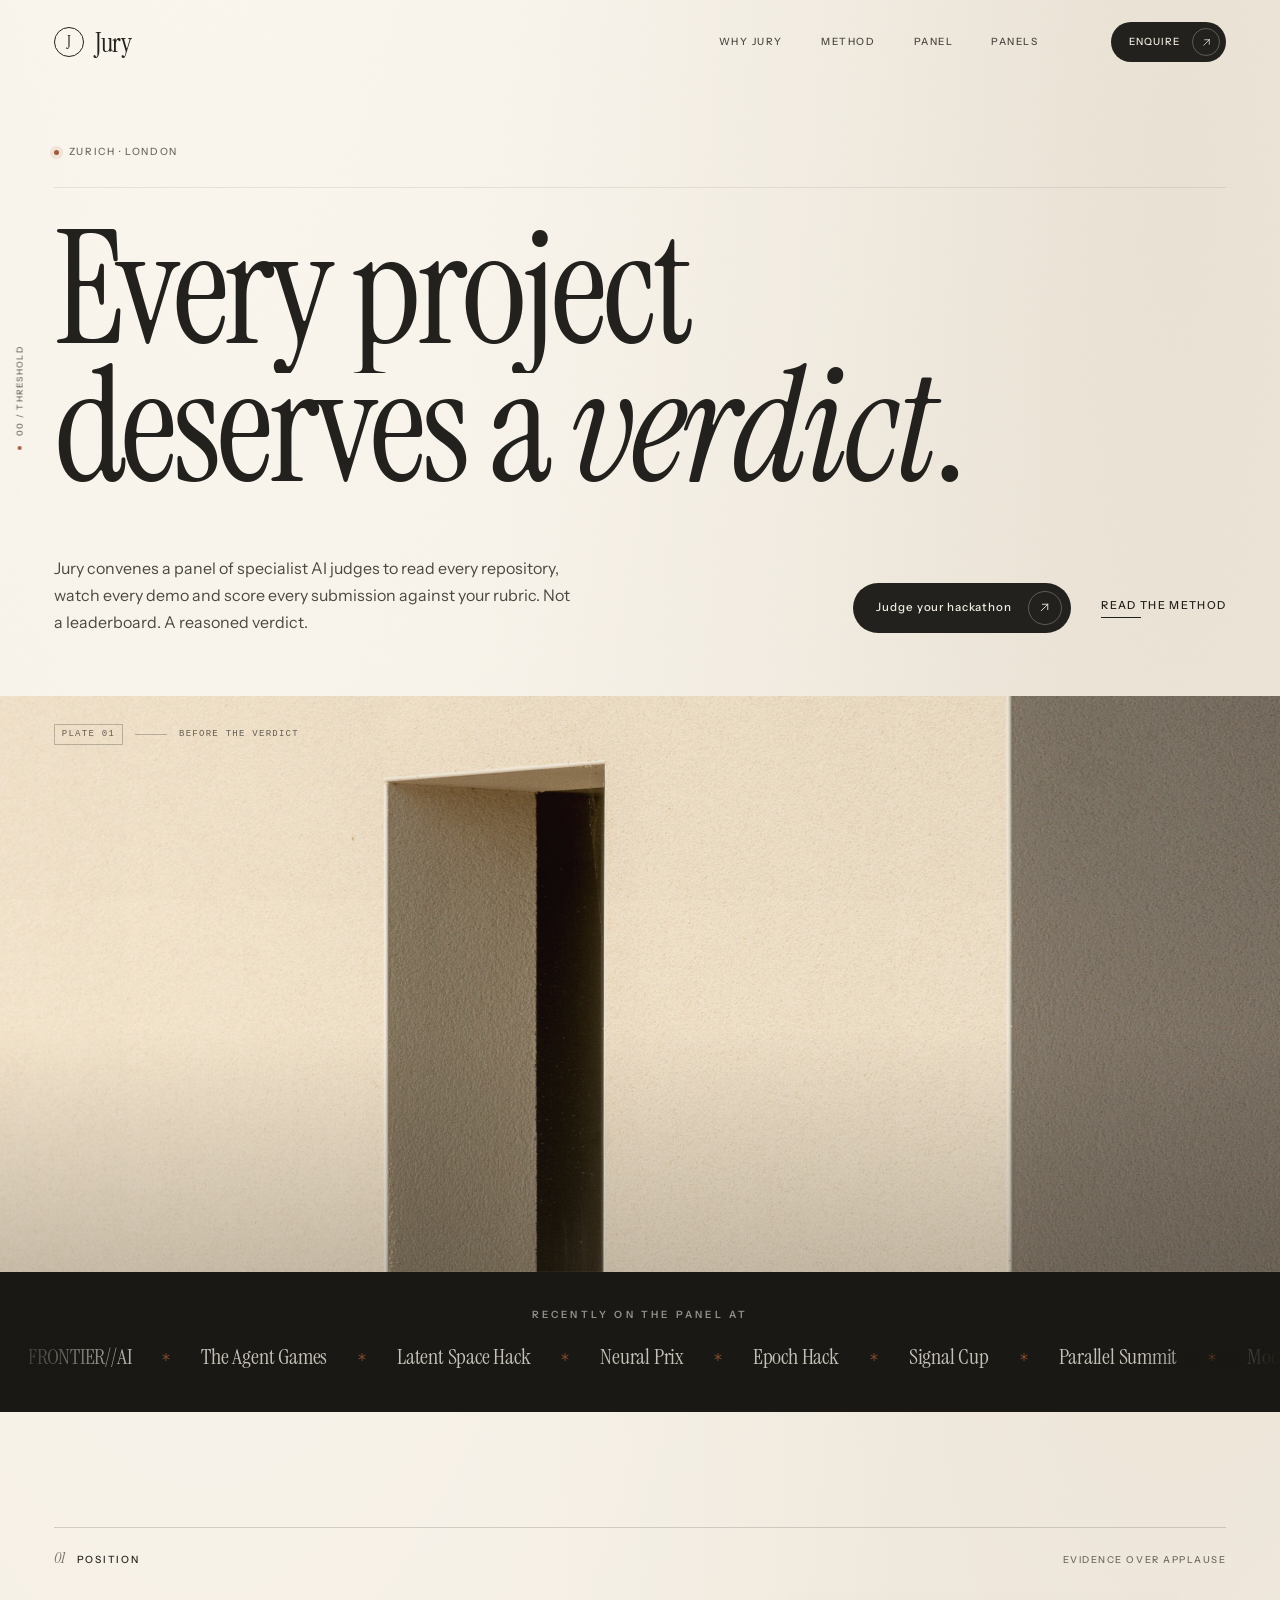
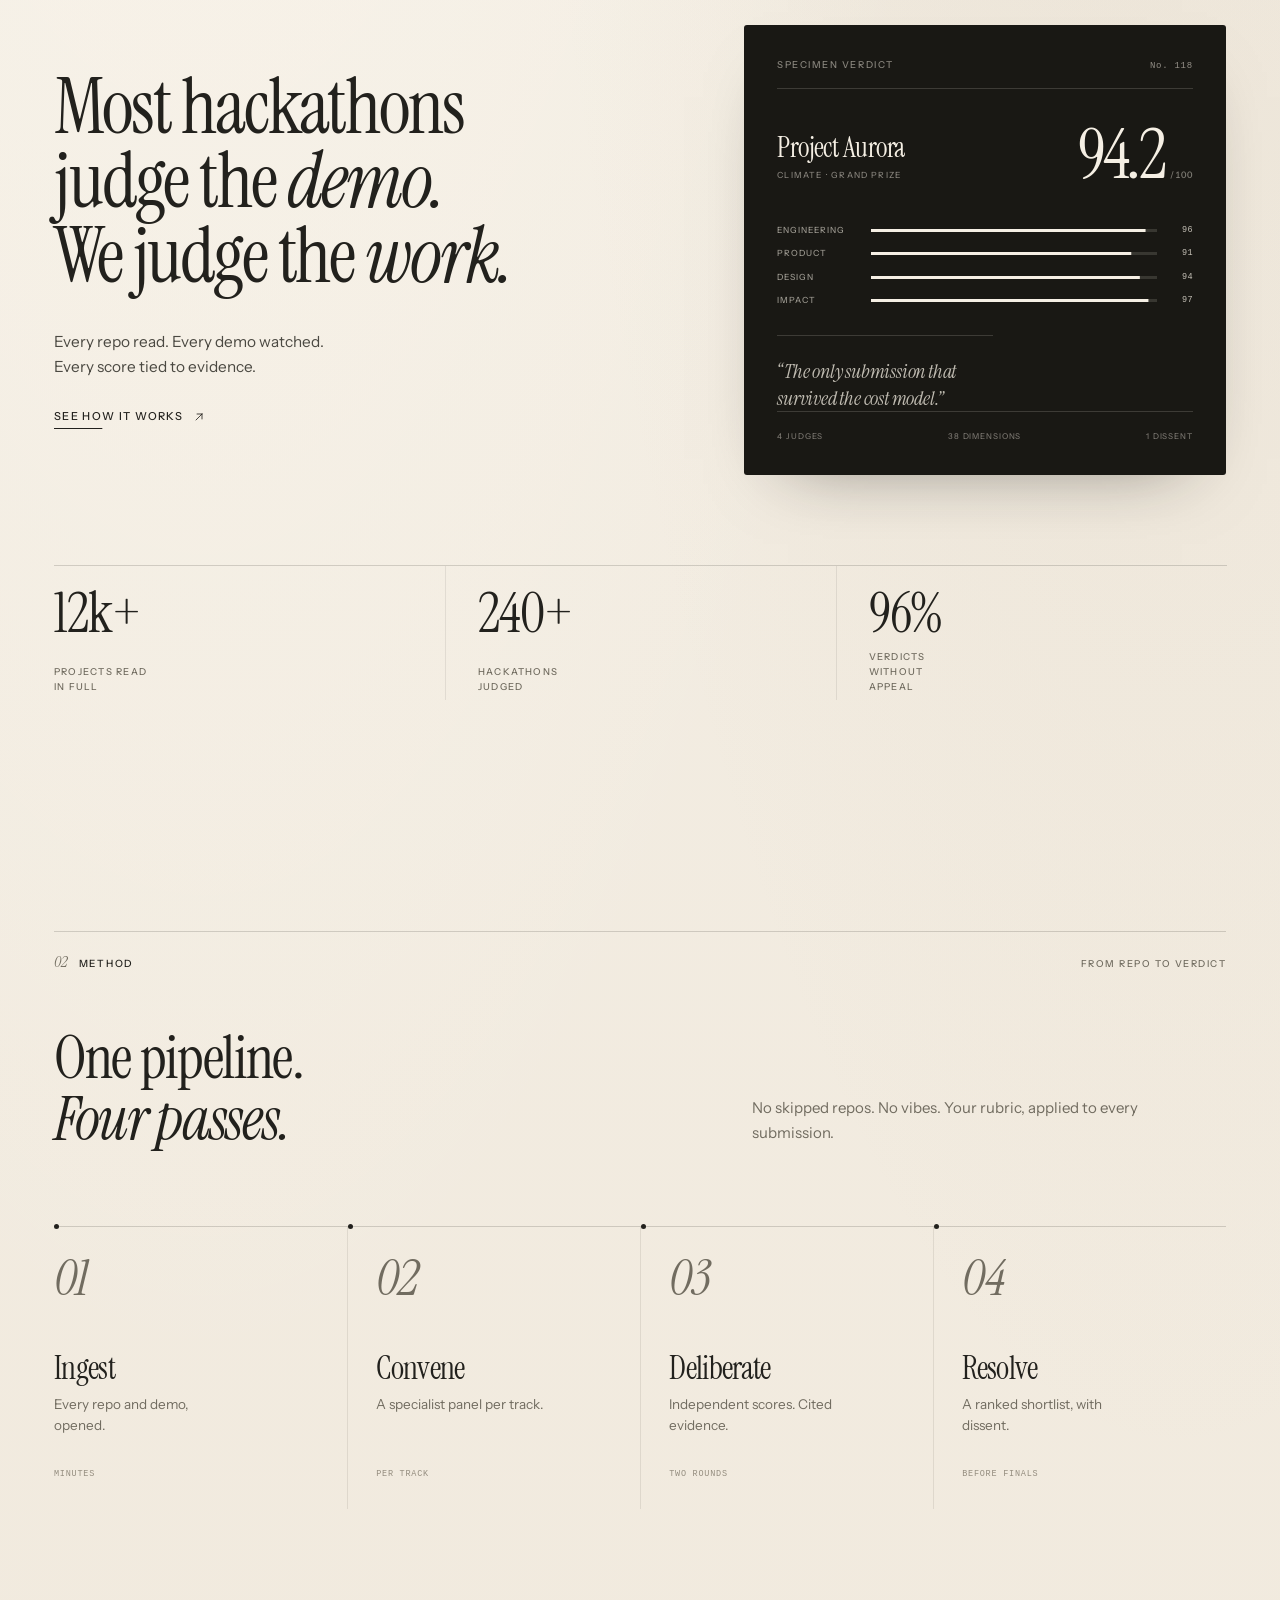
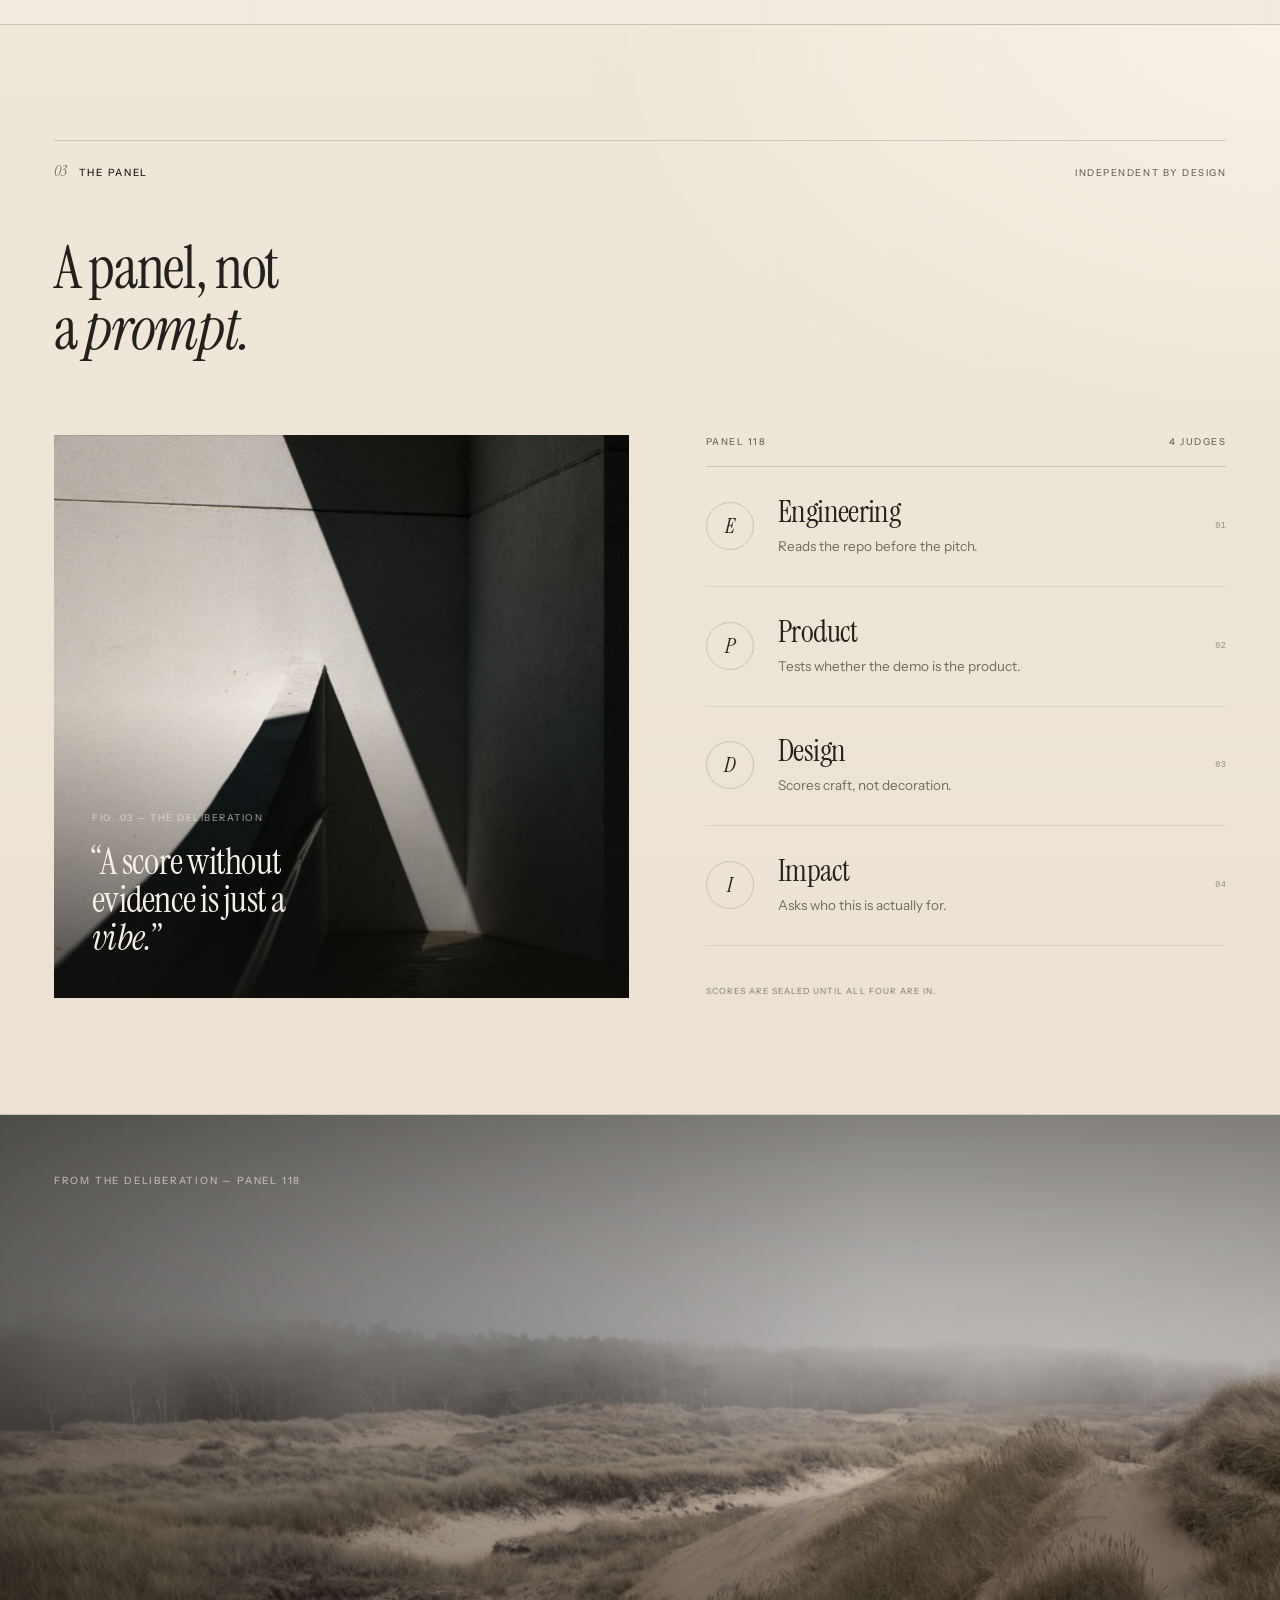
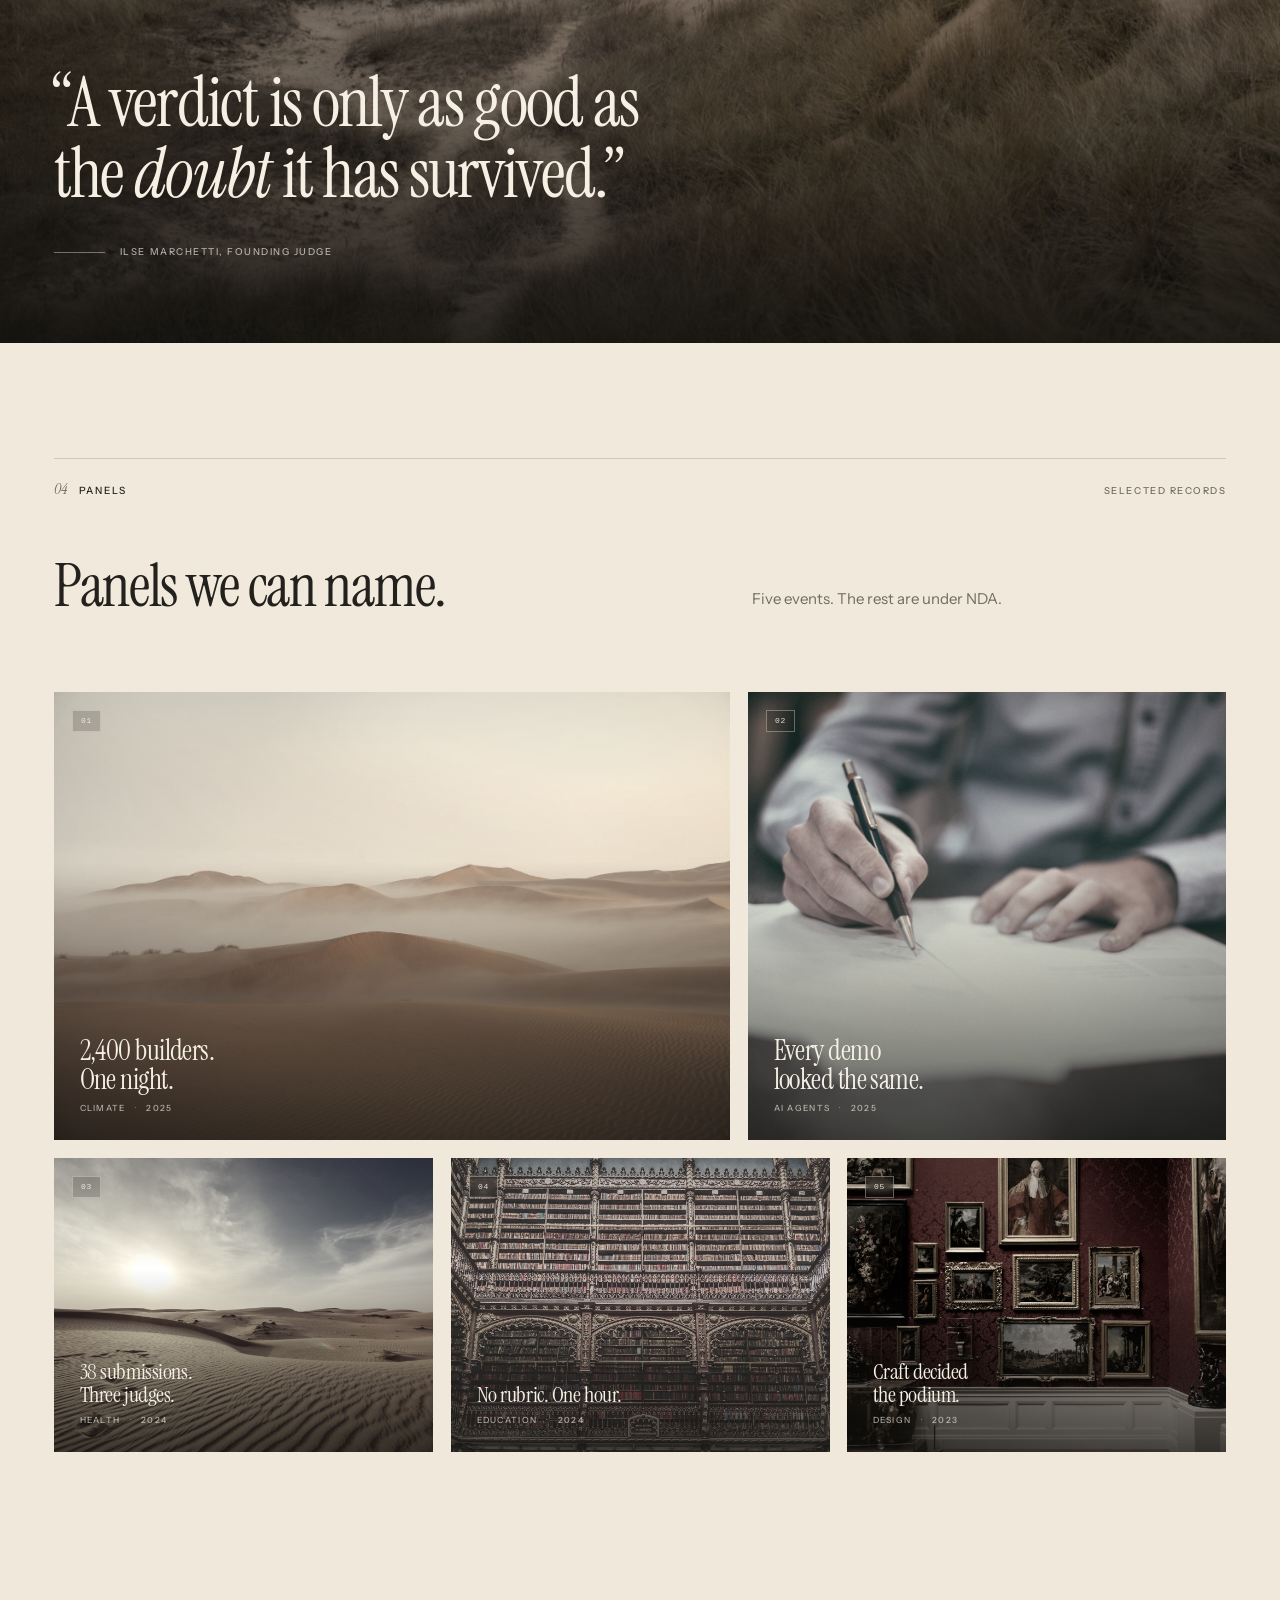
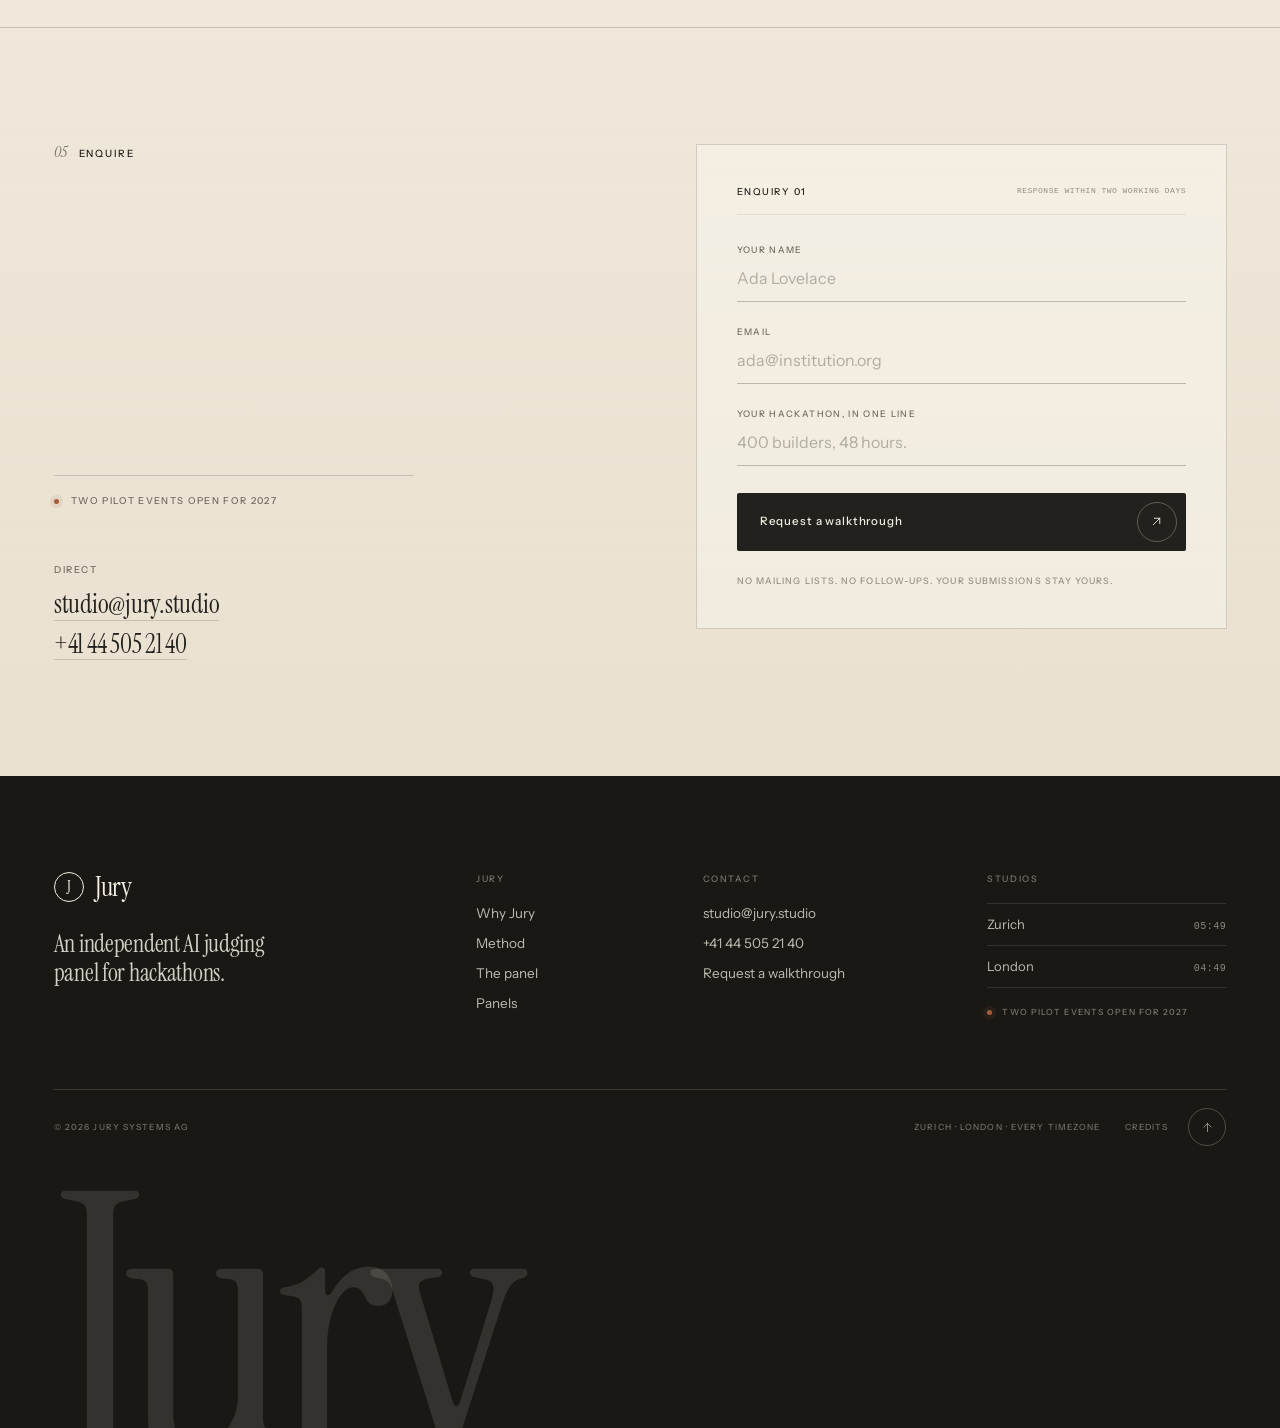
==== commit 9ec94549: "Trim hero kicker, caption and meta lines" ====
--- a/index.html
+++ b/index.html
@@ -108,7 +108,6 @@
     <section class="hero" id="top" data-chapter="00 / Threshold">
       <div class="shell">
         <div class="hero-kicker">
-          <p class="eyebrow">AI judging for hackathons</p>
           <p class="hero-locale"><span class="dot" aria-hidden="true"></span> Zurich · London</p>
         </div>
 
@@ -127,12 +126,6 @@
             <a class="text-link" href="#method">Read the method</a>
           </div>
         </div>
-
-        <div class="hero-meta" data-hero>
-          <span>Est. 2014</span>
-          <span>Every submission read in full</span>
-          <span class="hero-meta-last">47.3769° N, 8.5417° E</span>
-        </div>
       </div>
 
       <figure class="hero-figure" data-hero>
@@ -141,11 +134,6 @@
           <div class="hero-media-scrim" aria-hidden="true"></div>
           <p class="hero-plate-mark" aria-hidden="true"><span>Plate 01</span><i></i>Before the verdict</p>
         </div>
-        <figcaption class="shell hero-caption">
-          <span class="caption-plate">Plate 01</span>
-          <span class="caption-coord">Zurich · 07:12</span>
-          <span class="scroll-cue" aria-hidden="true"><i></i>Scroll</span>
-        </figcaption>
       </figure>
     </section>
 
--- a/styles.css
+++ b/styles.css
@@ -819,24 +819,6 @@
   padding-bottom: 3px;
 }
 
-.hero-meta {
-  display: flex;
-  align-items: center;
-  gap: clamp(18px, 3vw, 40px);
-  padding-top: 14px;
-  border-top: 1px solid var(--line-soft);
-  font-family: var(--mono);
-  font-size: 9.5px;
-  letter-spacing: 0.08em;
-  line-height: 1.4;
-  text-transform: uppercase;
-  color: var(--muted);
-}
-
-.hero-meta-last {
-  margin-left: auto;
-}
-
 .hero-figure {
   position: relative;
   margin-top: clamp(10px, 1.5vw, 18px);
@@ -894,82 +876,6 @@
   background: rgba(34, 33, 29, 0.28);
 }
 
-.hero-caption {
-  display: flex;
-  align-items: center;
-  gap: 18px;
-  padding-block: 17px;
-  border-bottom: 1px solid var(--line);
-  font-family: var(--sans);
-  font-size: 9.5px;
-  font-weight: 500;
-  letter-spacing: 0.13em;
-  line-height: 1.5;
-  text-transform: uppercase;
-  color: var(--muted);
-}
-
-.caption-plate {
-  font-family: var(--serif);
-  font-size: 13px;
-  font-style: italic;
-  letter-spacing: 0;
-  text-transform: none;
-  color: var(--ink);
-}
-
-.caption-coord {
-  margin-left: auto;
-  font-family: var(--mono);
-  font-size: 9px;
-  letter-spacing: 0.06em;
-}
-
-.scroll-cue {
-  display: inline-flex;
-  align-items: center;
-  gap: 8px;
-  margin-left: 10px;
-  font-family: var(--sans);
-  font-size: 8.5px;
-  letter-spacing: 0.17em;
-  text-transform: uppercase;
-  color: var(--muted);
-}
-
-.scroll-cue i {
-  position: relative;
-  display: block;
-  width: 26px;
-  height: 1px;
-  overflow: hidden;
-  background: var(--line);
-}
-
-.scroll-cue i::after {
-  content: "";
-  position: absolute;
-  top: 0;
-  left: 0;
-  width: 12px;
-  height: 1px;
-  background: var(--ink);
-  animation: scroll-line 2.6s var(--ease-io) infinite;
-}
-
-@keyframes scroll-line {
-  0% {
-    transform: translateX(-12px);
-  }
-  45%,
-  55% {
-    transform: translateX(26px);
-  }
-  100% {
-    transform: translateX(26px);
-  }
-}
-
 /* Hero entrances */
 @media (prefers-reduced-motion: no-preference) {
   .hero-title .line-inner {
@@ -984,16 +890,11 @@
     animation: fade-up 1s 0.1s var(--ease) both;
   }
 
-  .hero-foot,
-  .hero-meta {
+  .hero-foot {
     animation: fade-up 1.15s 0.38s var(--ease) both;
   }
 
-  .hero-meta {
-    animation-delay: 0.48s;
-  }
-
-  .hero-figure {
+    .hero-figure {
     animation: fade-up 1.4s 0.3s var(--ease) both;
   }
 }
@@ -2359,12 +2260,7 @@
     flex-wrap: wrap;
   }
 
-  .hero-meta {
-    flex-wrap: wrap;
-    row-gap: 10px;
-  }
-
-  .hero-figure {
+    .hero-figure {
     margin-top: 12px;
   }
 
@@ -2560,21 +2456,7 @@
     object-position: 45% 52%;
   }
 
-  .hero-caption {
-    gap: 12px;
-    flex-wrap: wrap;
-    padding-block: 14px;
-  }
-
-  .caption-coord {
-    margin-left: auto;
-  }
-
-  .scroll-cue {
-    display: none;
-  }
-
-  .hero-plate-mark {
+    .hero-plate-mark {
     top: 18px;
     font-size: 8px;
   }
@@ -2787,16 +2669,7 @@
     justify-content: space-between;
   }
 
-  .hero-meta {
-    gap: 14px;
-    font-size: 8.5px;
-  }
-
-  .hero-meta-last {
-    display: none;
-  }
-
-  .hero-media {
+    .hero-media {
     height: 52vh;
     min-height: 320px;
   }
@@ -2805,11 +2678,7 @@
     display: none;
   }
 
-  .caption-plate {
-    display: none;
-  }
-
-  .section {
+    .section {
     padding-block: 78px;
   }
 
@@ -2904,7 +2773,6 @@
 
   .hero-kicker,
   .hero-foot,
-  .hero-meta,
   .hero-figure {
     opacity: 1;
     transform: none;
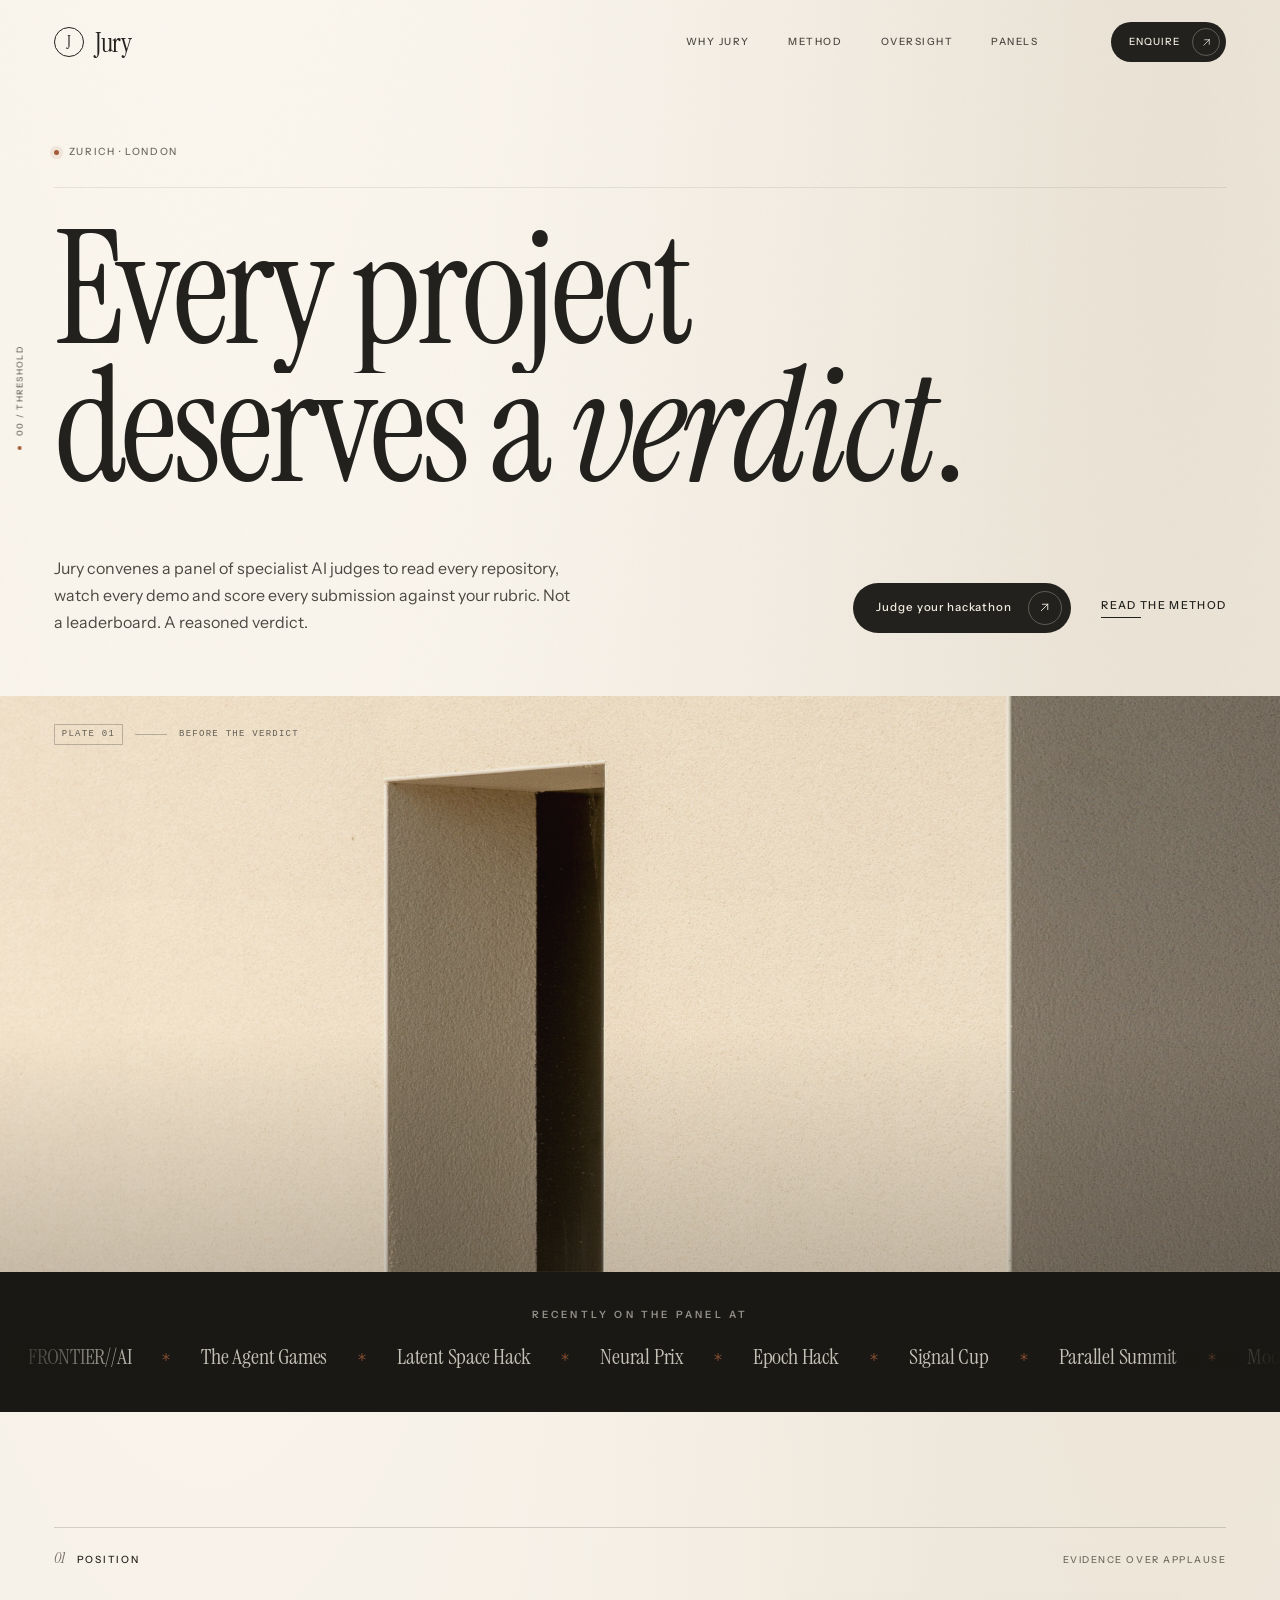
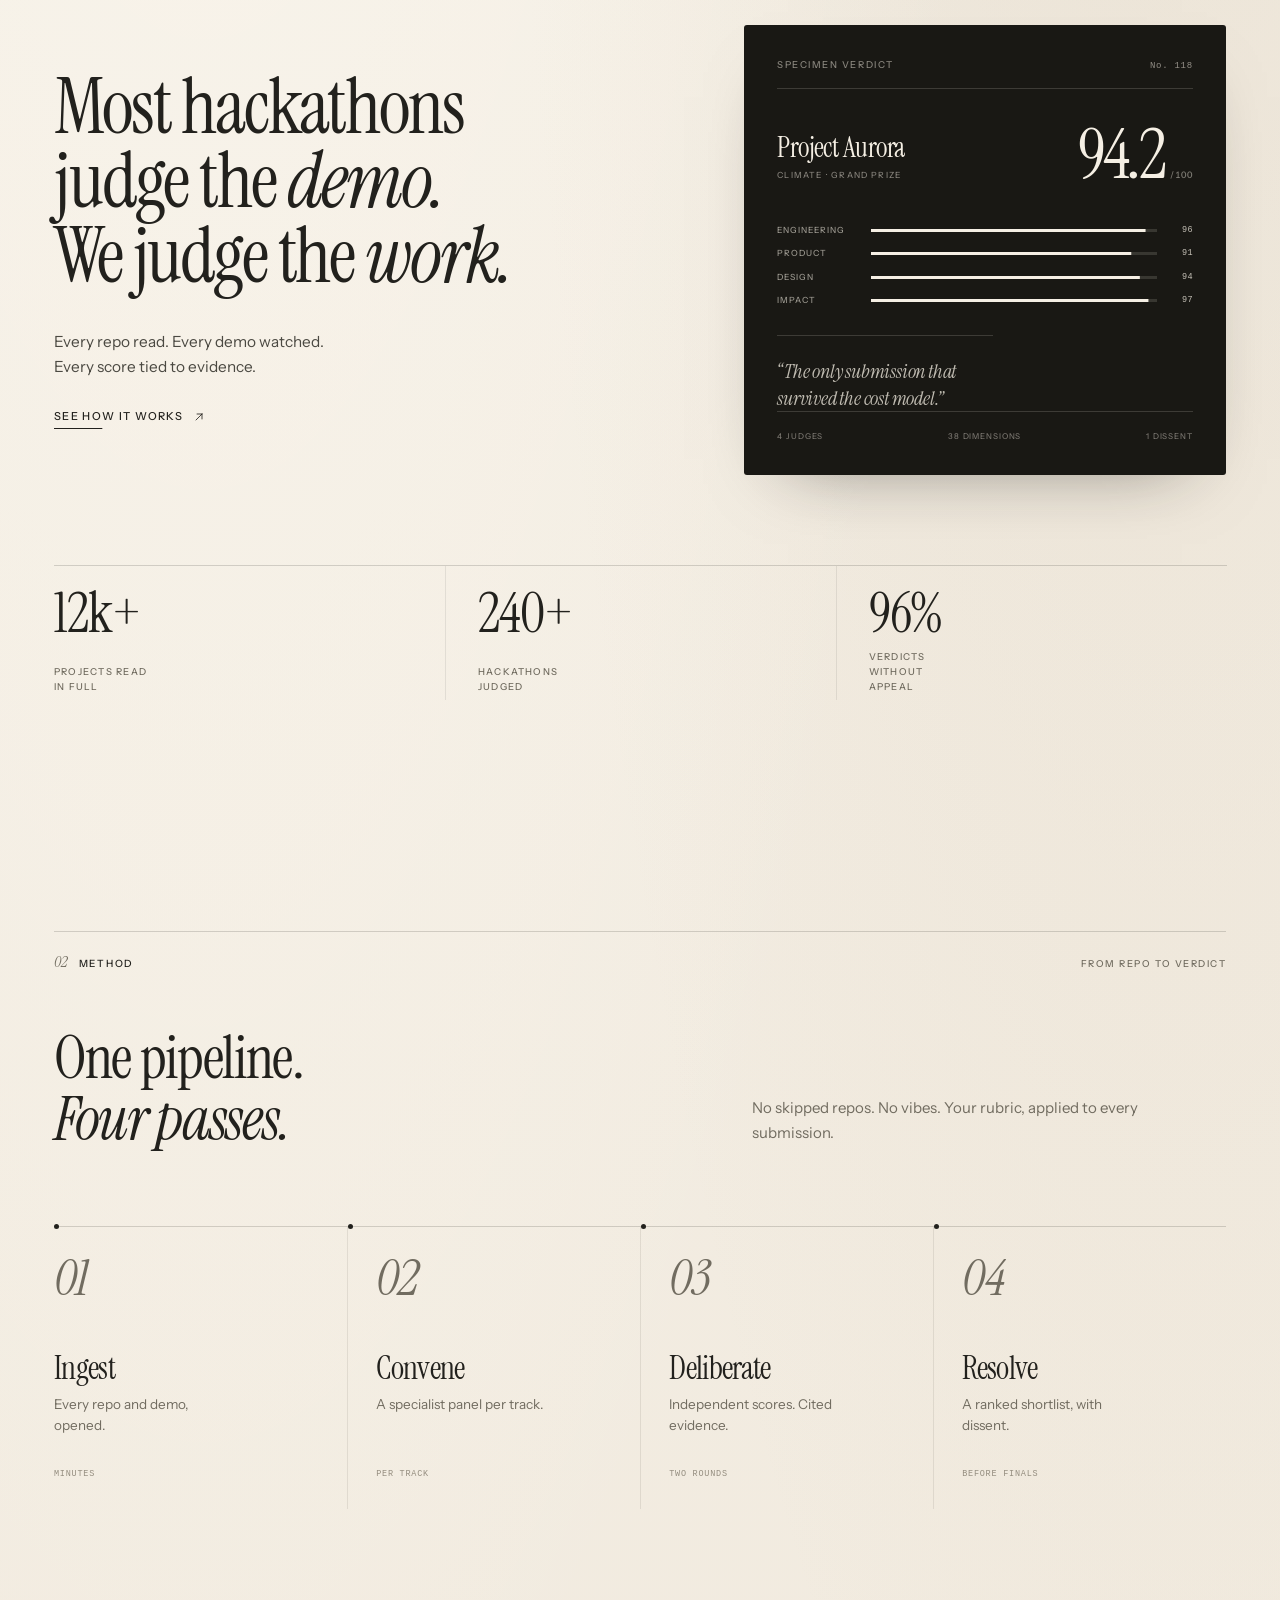
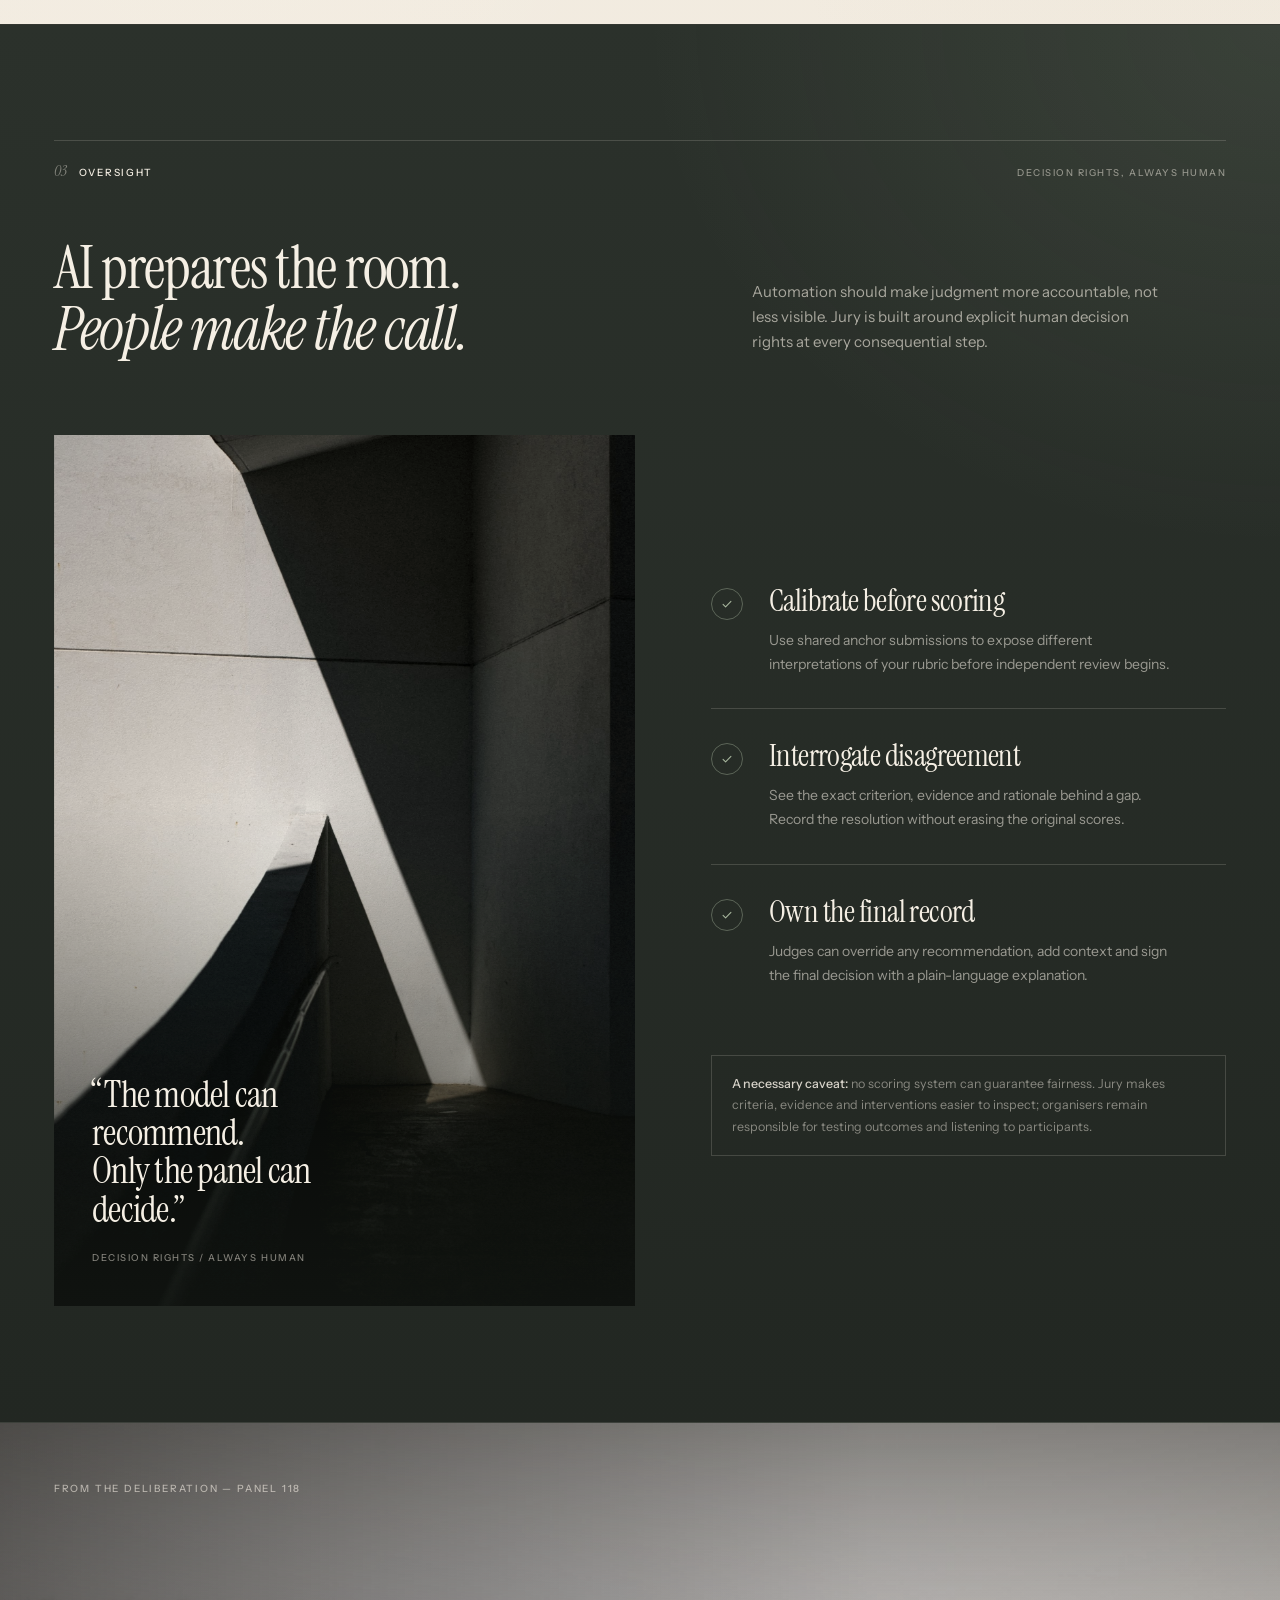
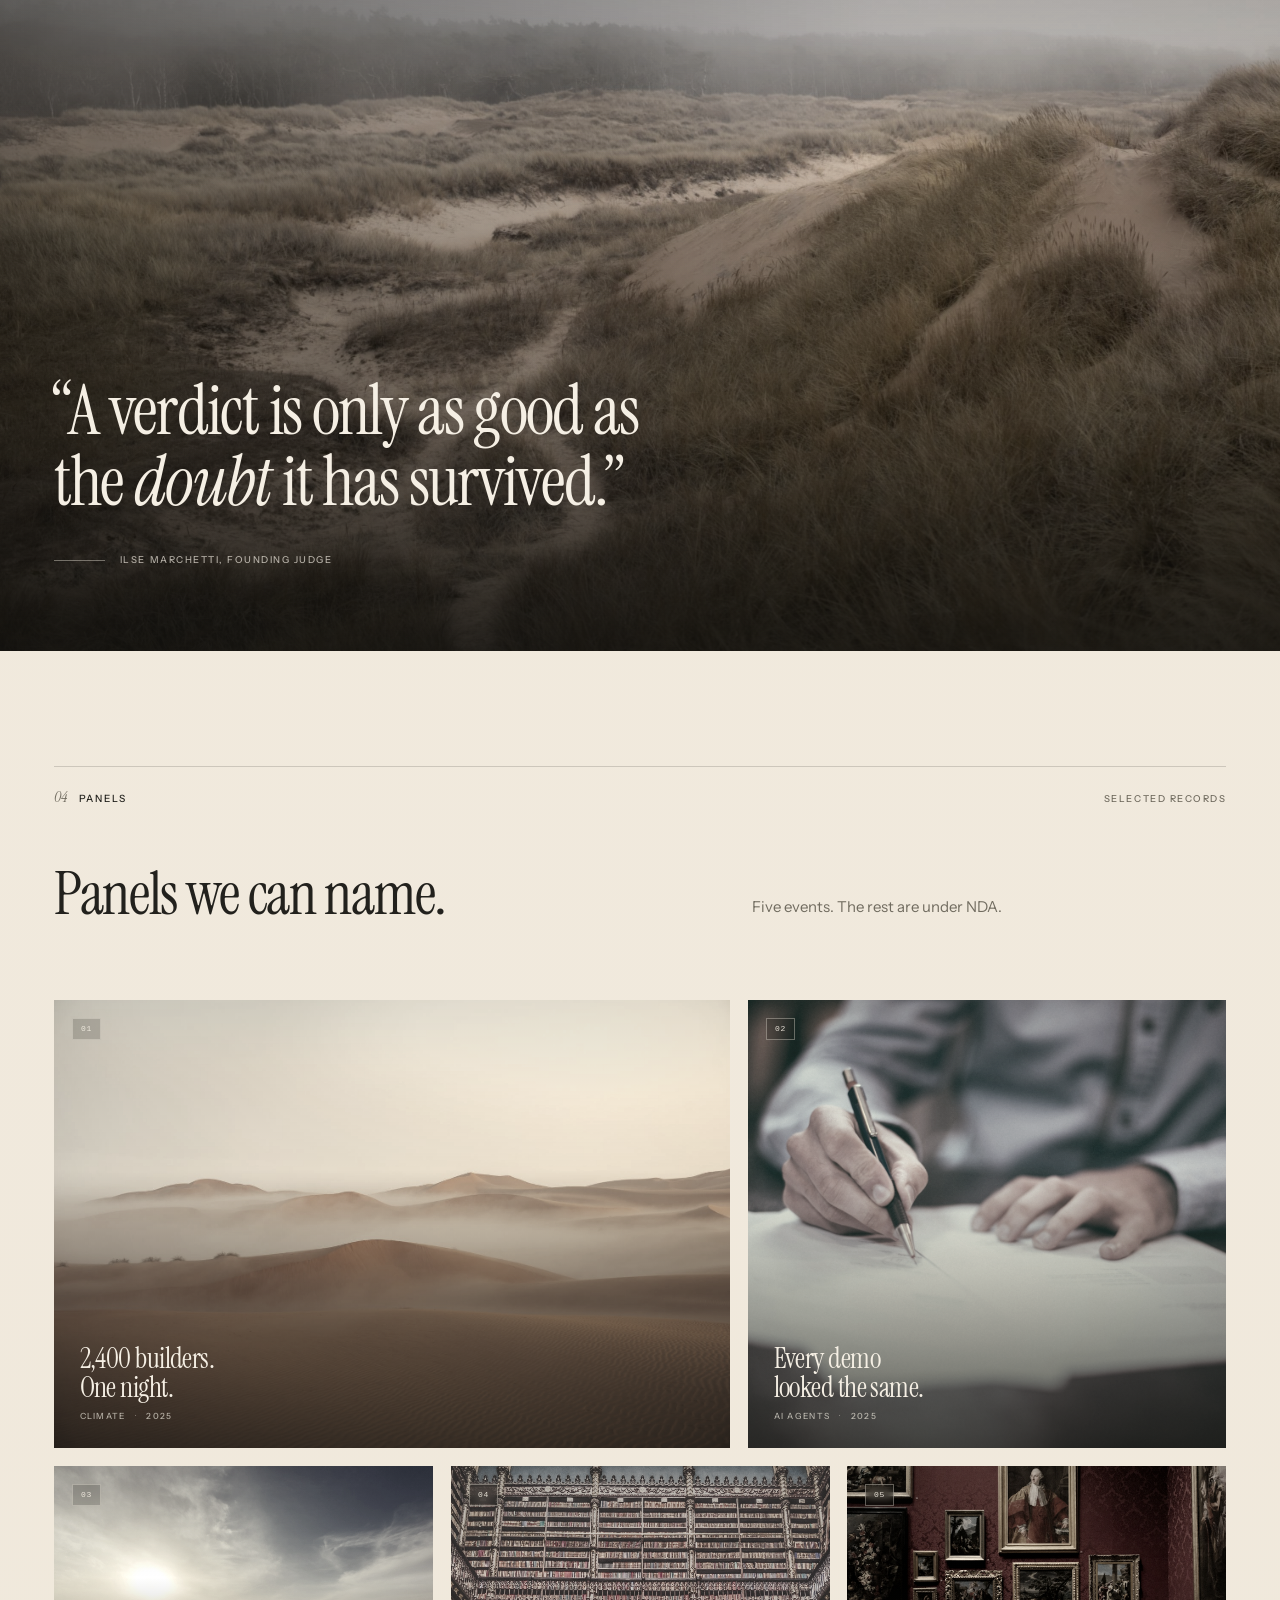
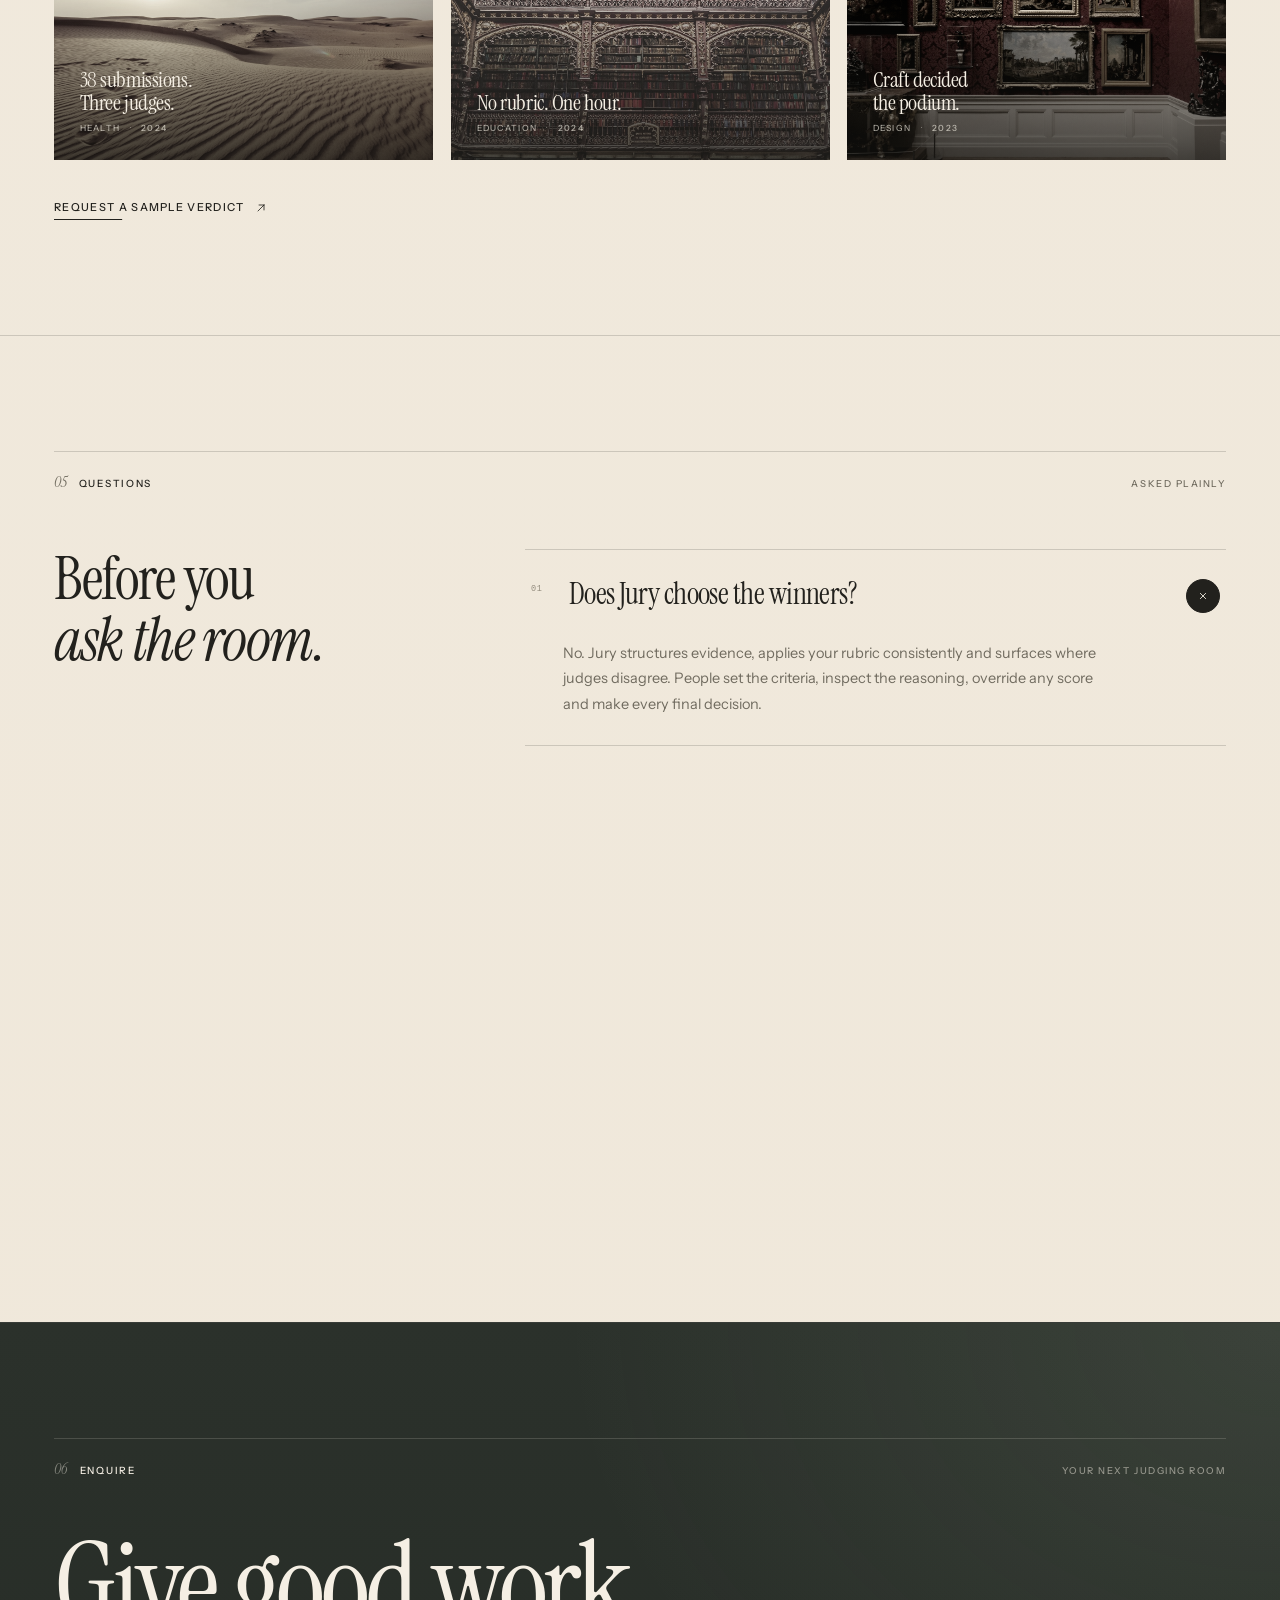
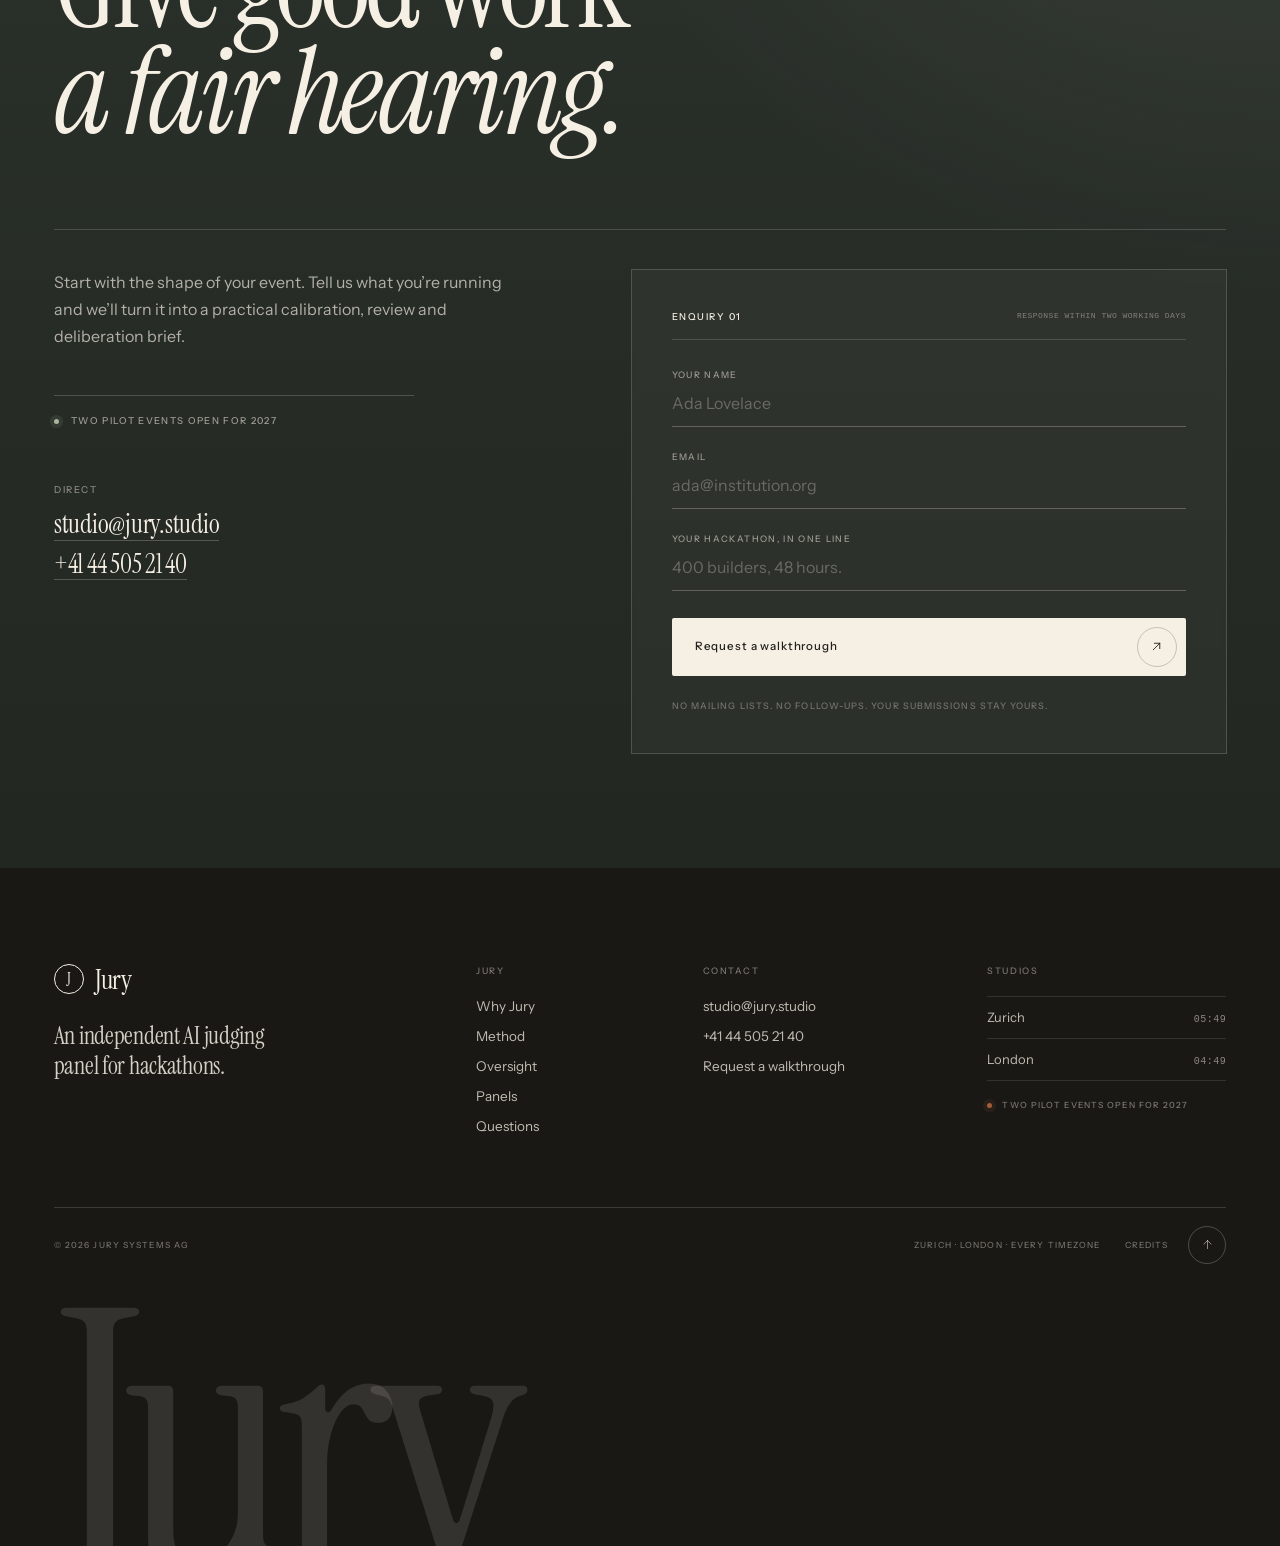
==== commit f0d562cb: "Add Lenis smooth scroll, oversight and questions sections, and a new closing call" ====
--- a/index.html
+++ b/index.html
@@ -38,6 +38,9 @@
     <symbol id="i-asterisk" viewBox="0 0 24 24">
       <path d="M12 6v12M17.196 9 6.804 15M6.804 9l10.392 6" fill="none" stroke="currentColor" stroke-width="1.6" stroke-linecap="round"/>
     </symbol>
+    <symbol id="i-check" viewBox="0 0 16 16">
+      <path d="M3.5 8.4 6.4 11.3 12.5 5" fill="none" stroke="currentColor" stroke-width="1.2" stroke-linecap="round" stroke-linejoin="round"/>
+    </symbol>
   </svg>
 
   <div class="grain" aria-hidden="true"></div>
@@ -52,7 +55,7 @@
       <nav class="primary-nav" aria-label="Primary">
         <a href="#studio">Why Jury</a>
         <a href="#method">Method</a>
-        <a href="#room">Panel</a>
+        <a href="#oversight">Oversight</a>
         <a href="#work">Panels</a>
       </nav>
 
@@ -85,9 +88,10 @@
       <nav class="menu-nav" aria-label="Menu">
         <a href="#studio" data-menu-link><span>01</span>Why Jury</a>
         <a href="#method" data-menu-link><span>02</span>Method</a>
-        <a href="#room" data-menu-link><span>03</span>The panel</a>
+        <a href="#oversight" data-menu-link><span>03</span>Oversight</a>
         <a href="#work" data-menu-link><span>04</span>Panels</a>
-        <a href="#enquire" data-menu-link><span>05</span>Enquire</a>
+        <a href="#questions" data-menu-link><span>05</span>Questions</a>
+        <a href="#enquire" data-menu-link><span>06</span>Enquire</a>
       </nav>
 
       <div class="menu-foot">
@@ -276,82 +280,65 @@
       </div>
     </section>
 
-    <section class="section panel" id="room" data-chapter="03 / Panel">
+    <section class="section oversight" id="oversight" data-chapter="03 / Oversight" data-tone="dark">
       <div class="shell">
         <div class="section-top">
           <div class="section-label">
             <span class="label-index">03</span>
-            <span class="label-text">The panel</span>
-          </div>
-          <p class="micro">Independent by design</p>
-        </div>
-
-        <div class="section-head panel-head">
-          <h2 class="h2 panel-title" data-reveal>A panel, not a <em>prompt.</em></h2>
-          <p class="section-intro" data-reveal style="--d:1">Four lenses. Four independent scores. One reasoned verdict.</p>
-        </div>
-
-        <div class="panel-grid">
-          <figure class="panel-figure" data-reveal>
-            <div class="panel-media">
+            <span class="label-text">Oversight</span>
+          </div>
+          <p class="micro">Decision rights, always human</p>
+        </div>
+
+        <div class="section-head oversight-head">
+          <h2 class="h2" data-reveal>AI prepares the room.<br><em>People make the call.</em></h2>
+          <p class="section-intro" data-reveal style="--d:1">Automation should make judgment more accountable, not less visible. Jury is built around explicit human decision rights at every consequential step.</p>
+        </div>
+
+        <div class="oversight-grid">
+          <figure class="oversight-figure" data-reveal>
+            <div class="oversight-media">
               <img src="assets/img/stair-light.jpg" width="1800" height="2700" loading="lazy" alt="A sharp wedge of sunlight falling across the concrete wall and steps of a quiet stairwell." data-parallax-media="16">
-              <div class="panel-scrim" aria-hidden="true"></div>
-              <figcaption class="panel-quote">
-                <span class="micro">Fig. 03 — The deliberation</span>
-                <blockquote>“A score without evidence is just a <em>vibe.</em>”</blockquote>
+              <div class="oversight-scrim" aria-hidden="true"></div>
+              <figcaption class="oversight-quote">
+                <blockquote>“The model can recommend.<br>Only the panel can decide.”</blockquote>
+                <p class="micro">Decision rights / Always human</p>
               </figcaption>
             </div>
           </figure>
 
-          <div class="panel-list">
-            <div class="panel-list-head">
-              <span class="micro">Panel 118</span>
-              <span class="micro">4 judges</span>
-            </div>
-
-            <article class="judge" data-reveal>
-              <span class="judge-mark" aria-hidden="true">E</span>
-              <div class="judge-body">
-                <h3>Engineering</h3>
-                <p>Reads the repo before the pitch.</p>
-              </div>
-              <span class="judge-index" aria-hidden="true">01</span>
-            </article>
-
-            <article class="judge" data-reveal style="--d:1">
-              <span class="judge-mark" aria-hidden="true">P</span>
-              <div class="judge-body">
-                <h3>Product</h3>
-                <p>Tests whether the demo is the product.</p>
-              </div>
-              <span class="judge-index" aria-hidden="true">02</span>
-            </article>
-
-            <article class="judge" data-reveal style="--d:2">
-              <span class="judge-mark" aria-hidden="true">D</span>
-              <div class="judge-body">
-                <h3>Design</h3>
-                <p>Scores craft, not decoration.</p>
-              </div>
-              <span class="judge-index" aria-hidden="true">03</span>
-            </article>
-
-            <article class="judge" data-reveal style="--d:3">
-              <span class="judge-mark" aria-hidden="true">I</span>
-              <div class="judge-body">
-                <h3>Impact</h3>
-                <p>Asks who this is actually for.</p>
-              </div>
-              <span class="judge-index" aria-hidden="true">04</span>
-            </article>
-
-            <p class="panel-note" data-reveal style="--d:4">Scores are sealed until all four are in.</p>
-          </div>
-        </div>
-      </div>
-    </section>
-
-    <section class="quote-band" data-chapter="— / Archive">
+          <div class="oversight-list">
+            <article class="oversight-item" data-reveal>
+              <span class="oversight-check" aria-hidden="true"><svg class="icon"><use href="#i-check"/></svg></span>
+              <div>
+                <h3>Calibrate before scoring</h3>
+                <p>Use shared anchor submissions to expose different interpretations of your rubric before independent review begins.</p>
+              </div>
+            </article>
+
+            <article class="oversight-item" data-reveal style="--d:1">
+              <span class="oversight-check" aria-hidden="true"><svg class="icon"><use href="#i-check"/></svg></span>
+              <div>
+                <h3>Interrogate disagreement</h3>
+                <p>See the exact criterion, evidence and rationale behind a gap. Record the resolution without erasing the original scores.</p>
+              </div>
+            </article>
+
+            <article class="oversight-item" data-reveal style="--d:2">
+              <span class="oversight-check" aria-hidden="true"><svg class="icon"><use href="#i-check"/></svg></span>
+              <div>
+                <h3>Own the final record</h3>
+                <p>Judges can override any recommendation, add context and sign the final decision with a plain-language explanation.</p>
+              </div>
+            </article>
+
+            <p class="oversight-caveat" data-reveal style="--d:3"><span>A necessary caveat:</span> no scoring system can guarantee fairness. Jury makes criteria, evidence and interventions easier to inspect; organisers remain responsible for testing outcomes and listening to participants.</p>
+          </div>
+        </div>
+      </div>
+    </section>
+
+    <section class="quote-band" data-chapter="— / Archive" data-tone="dark">
       <figure class="quote-figure">
         <img src="assets/img/dunes-fog.jpg" width="2600" height="1733" loading="lazy" alt="Fog settling over coastal sand dunes and dry beach grass at first light." data-parallax-media="30">
         <div class="quote-scrim" aria-hidden="true"></div>
@@ -442,32 +429,146 @@
       </div>
     </section>
 
-    <section class="section enquire" id="enquire" data-chapter="05 / Enquire">
+    <section class="section faq" id="questions" data-chapter="05 / Questions">
       <div class="shell">
-        <div class="enquire-grid">
-          <div class="enquire-copy">
-            <div class="section-label">
-              <span class="label-index">05</span>
-              <span class="label-text">Enquire</span>
-            </div>
-
-            <h2 class="enquire-title" data-reveal>Bring your <em>hackathon.</em></h2>
-
-            <p class="enquire-lede" data-reveal style="--d:1">Tell us what you’re running. We reply within two working days.</p>
-
-            <div class="availability" data-reveal style="--d:2">
+        <div class="section-top">
+          <div class="section-label">
+            <span class="label-index">05</span>
+            <span class="label-text">Questions</span>
+          </div>
+          <p class="micro">Asked plainly</p>
+        </div>
+
+        <div class="faq-grid">
+          <div class="faq-intro">
+            <h2 class="h2" data-reveal>Before you<br><em>ask the room.</em></h2>
+            <p class="section-intro" data-reveal style="--d:1">Good judgment starts with good questions. These are the ones we think every organiser should ask.</p>
+          </div>
+
+          <div class="faq-list" data-faq>
+            <article class="faq-item is-open" data-faq-item data-reveal>
+              <h3>
+                <button class="faq-question" type="button" id="faq-q1" aria-expanded="true" aria-controls="faq-a1">
+                  <span class="faq-index" aria-hidden="true">01</span>
+                  <span class="faq-question-text">Does Jury choose the winners?</span>
+                  <span class="faq-toggle" aria-hidden="true"><svg class="icon"><use href="#i-plus"/></svg></span>
+                </button>
+              </h3>
+              <div class="faq-answer" id="faq-a1" role="region" aria-labelledby="faq-q1">
+                <div class="faq-answer-inner">
+                  <p>No. Jury structures evidence, applies your rubric consistently and surfaces where judges disagree. People set the criteria, inspect the reasoning, override any score and make every final decision.</p>
+                </div>
+              </div>
+            </article>
+
+            <article class="faq-item" data-faq-item data-reveal style="--d:1">
+              <h3>
+                <button class="faq-question" type="button" id="faq-q2" aria-expanded="false" aria-controls="faq-a2">
+                  <span class="faq-index" aria-hidden="true">02</span>
+                  <span class="faq-question-text">What counts as evidence?</span>
+                  <span class="faq-toggle" aria-hidden="true"><svg class="icon"><use href="#i-plus"/></svg></span>
+                </button>
+              </h3>
+              <div class="faq-answer" id="faq-a2" role="region" aria-labelledby="faq-q2">
+                <div class="faq-answer-inner">
+                  <p>Every repository, demo, test note and submission is compiled into one evidence record, and missing material stays visibly missing. Every observation points back to a commit, a test, a recording or a judge note. Unsupported claims are marked as claims.</p>
+                </div>
+              </div>
+            </article>
+
+            <article class="faq-item" data-faq-item data-reveal style="--d:2">
+              <h3>
+                <button class="faq-question" type="button" id="faq-q3" aria-expanded="false" aria-controls="faq-a3">
+                  <span class="faq-index" aria-hidden="true">03</span>
+                  <span class="faq-question-text">Can we use our own rubric and model provider?</span>
+                  <span class="faq-toggle" aria-hidden="true"><svg class="icon"><use href="#i-plus"/></svg></span>
+                </button>
+              </h3>
+              <div class="faq-answer" id="faq-a3" role="region" aria-labelledby="faq-q3">
+                <div class="faq-answer-inner">
+                  <p>Yes. Bring your rubric or start from one of ours. Jury runs your criteria with your score anchors, and the model provider is configured per event rather than fixed by us.</p>
+                </div>
+              </div>
+            </article>
+
+            <article class="faq-item" data-faq-item data-reveal style="--d:3">
+              <h3>
+                <button class="faq-question" type="button" id="faq-q4" aria-expanded="false" aria-controls="faq-a4">
+                  <span class="faq-index" aria-hidden="true">04</span>
+                  <span class="faq-question-text">How do you handle bias and inconsistent judging?</span>
+                  <span class="faq-toggle" aria-hidden="true"><svg class="icon"><use href="#i-plus"/></svg></span>
+                </button>
+              </h3>
+              <div class="faq-answer" id="faq-a4" role="region" aria-labelledby="faq-q4">
+                <div class="faq-answer-inner">
+                  <p>Judges score independently, against shared anchors, before seeing each other's numbers. Jury flags outliers and split decisions for deliberation instead of hiding them inside an average.</p>
+                </div>
+              </div>
+            </article>
+
+            <article class="faq-item" data-faq-item data-reveal style="--d:4">
+              <h3>
+                <button class="faq-question" type="button" id="faq-q5" aria-expanded="false" aria-controls="faq-a5">
+                  <span class="faq-index" aria-hidden="true">05</span>
+                  <span class="faq-question-text">What happens when judges disagree?</span>
+                  <span class="faq-toggle" aria-hidden="true"><svg class="icon"><use href="#i-plus"/></svg></span>
+                </button>
+              </h3>
+              <div class="faq-answer" id="faq-a5" role="region" aria-labelledby="faq-q5">
+                <div class="faq-answer-inner">
+                  <p>The gap is surfaced with its criterion, evidence and rationale. The panel resolves it, and the original scores stay on record alongside the final decision and its written explanation.</p>
+                </div>
+              </div>
+            </article>
+
+            <article class="faq-item" data-faq-item data-reveal style="--d:5">
+              <h3>
+                <button class="faq-question" type="button" id="faq-q6" aria-expanded="false" aria-controls="faq-a6">
+                  <span class="faq-index" aria-hidden="true">06</span>
+                  <span class="faq-question-text">Can participants see their feedback?</span>
+                  <span class="faq-toggle" aria-hidden="true"><svg class="icon"><use href="#i-plus"/></svg></span>
+                </button>
+              </h3>
+              <div class="faq-answer" id="faq-a6" role="region" aria-labelledby="faq-q6">
+                <div class="faq-answer-inner">
+                  <p>Organisers decide what is shared. Teams can receive a written, evidence-linked summary without exposing individual judge scores or the internal deliberation.</p>
+                </div>
+              </div>
+            </article>
+          </div>
+        </div>
+      </div>
+    </section>
+
+    <section class="section cta" id="enquire" data-chapter="06 / Enquire" data-tone="dark">
+      <div class="shell">
+        <div class="section-top">
+          <div class="section-label">
+            <span class="label-index">06</span>
+            <span class="label-text">Enquire</span>
+          </div>
+          <p class="micro">Your next judging room</p>
+        </div>
+
+        <h2 class="cta-title" data-reveal>Give good work<br><em>a fair hearing.</em></h2>
+
+        <div class="cta-body">
+          <div class="cta-copy">
+            <p class="cta-lede" data-reveal>Start with the shape of your event. Tell us what you’re running and we’ll turn it into a practical calibration, review and deliberation brief.</p>
+
+            <div class="availability" data-reveal style="--d:1">
               <span class="dot" aria-hidden="true"></span>
               <span>Two pilot events open for 2027</span>
             </div>
 
-            <div class="enquire-contact" data-reveal style="--d:3">
+            <div class="enquire-contact" data-reveal style="--d:2">
               <span class="micro">Direct</span>
               <a href="mailto:studio@jury.studio">studio@jury.studio</a>
               <a href="tel:+41445052140">+41 44 505 21 40</a>
             </div>
           </div>
 
-          <div class="form-panel" data-reveal style="--d:1">
+          <div class="form-panel form-panel--dark" data-reveal style="--d:1">
             <div class="form-head">
               <span class="micro">Enquiry 01</span>
               <span class="form-status">Response within two working days</span>
@@ -489,7 +590,7 @@
 
               <p class="form-error" data-form-error role="alert" hidden>Please complete each field with a valid email.</p>
 
-              <button class="btn btn--form" type="submit">
+              <button class="btn btn--form btn--cream" type="submit">
                 <span>Request a walkthrough</span>
                 <span class="btn-icon" aria-hidden="true"><svg class="icon"><use href="#i-arrow"/></svg></span>
               </button>
@@ -525,8 +626,9 @@
           <ul>
             <li><a href="#studio">Why Jury</a></li>
             <li><a href="#method">Method</a></li>
-            <li><a href="#room">The panel</a></li>
+            <li><a href="#oversight">Oversight</a></li>
             <li><a href="#work">Panels</a></li>
+            <li><a href="#questions">Questions</a></li>
           </ul>
         </nav>
 
@@ -567,6 +669,7 @@
     <span data-chapter-label>00 / Threshold</span>
   </div>
 
+  <script src="assets/js/lenis.min.js"></script>
   <script src="main.js"></script>
 </body>
 </html>
--- a/styles.css
+++ b/styles.css
@@ -17,6 +17,9 @@
   --ember: #a45c39;
   --dark: #191814;
   --cream: #f5efe4;
+  --moss: #2b312b;
+  --moss-deep: #222722;
+  --sage: #a7b69d;
   --line-light: rgba(245, 239, 228, 0.16);
 
   --serif: "Instrument Serif", "Iowan Old Style", "Baskerville", "Times New Roman", serif;
@@ -43,6 +46,28 @@
   scroll-behavior: smooth;
   scroll-padding-top: 104px;
   -webkit-text-size-adjust: 100%;
+}
+
+/* Lenis */
+html.lenis,
+html.lenis body {
+  height: auto;
+}
+
+.lenis.lenis-smooth {
+  scroll-behavior: auto !important;
+}
+
+.lenis.lenis-smooth [data-lenis-prevent] {
+  overscroll-behavior: contain;
+}
+
+.lenis.lenis-stopped {
+  overflow: hidden;
+}
+
+.lenis.lenis-smooth iframe {
+  pointer-events: none;
 }
 
 body {
@@ -1702,39 +1727,6 @@
    Enquire
    ------------------------------------------------------------ */
 
-.enquire {
-  border-top: 1px solid var(--line);
-  background: linear-gradient(180deg, rgba(234, 225, 210, 0) 0%, rgba(229, 219, 201, 0.6) 100%);
-}
-
-.enquire-grid {
-  display: grid;
-  grid-template-columns: minmax(0, 1.02fr) minmax(0, 0.98fr);
-  gap: clamp(44px, 7vw, 110px);
-  align-items: start;
-}
-
-.enquire-title {
-  max-width: 8ch;
-  margin: clamp(30px, 4vw, 46px) 0 clamp(24px, 3vw, 34px);
-  font-family: var(--serif);
-  font-size: clamp(50px, 6.9vw, 108px);
-  line-height: 0.92;
-  letter-spacing: -0.03em;
-  color: var(--ink);
-}
-
-.enquire-title em {
-  font-style: italic;
-}
-
-.enquire-lede {
-  max-width: 44ch;
-  font-size: 15.5px;
-  line-height: 1.7;
-  color: var(--ink-soft);
-}
-
 .availability {
   display: flex;
   align-items: center;
@@ -2142,6 +2134,14 @@
   background: var(--ember);
 }
 
+.chapter-on-dark .chapter {
+  color: rgba(245, 239, 228, 0.58);
+}
+
+.chapter-on-dark .chapter-dot {
+  background: var(--sage);
+}
+
 [data-chapter-label] {
   transition: opacity 0.35s ease;
 }
@@ -2387,15 +2387,6 @@
     padding-top: 22px;
   }
 
-  .enquire-grid {
-    grid-template-columns: minmax(0, 1fr);
-    gap: 46px;
-  }
-
-  .enquire-copy {
-    max-width: 620px;
-  }
-
   .form-panel {
     max-width: 640px;
   }
@@ -2577,10 +2568,6 @@
 
   .work-index {
     grid-row: 1 / span 2;
-  }
-
-  .enquire-title {
-    font-size: clamp(50px, 12.5vw, 78px);
   }
 
   .form-panel {
@@ -2714,10 +2701,6 @@
 
   .notes-grid {
     margin-top: 4px;
-  }
-
-  .enquire-title {
-    font-size: clamp(48px, 14.5vw, 66px);
   }
 
   .form-panel {
@@ -3052,7 +3035,7 @@
 /* Process */
 
 .process-head,
-.panel-head,
+.oversight-head,
 .cases-head {
   margin-top: clamp(38px, 4.5vw, 60px);
 }
@@ -3135,47 +3118,82 @@
   color: var(--faint);
 }
 
-/* Panel */
-
-.panel {
+/* Oversight */
+
+.oversight {
   background:
-    radial-gradient(90% 70% at 100% 0%, rgba(255, 252, 245, 0.5), transparent 60%),
-    linear-gradient(180deg, #efe7d9 0%, #ebe2d3 100%);
-  border-block: 1px solid var(--line);
-}
-
-.panel-grid {
+    radial-gradient(80% 60% at 100% 0%, rgba(167, 182, 157, 0.12), transparent 62%),
+    linear-gradient(180deg, var(--moss) 0%, var(--moss-deep) 100%);
+  border-block: 1px solid rgba(245, 239, 228, 0.08);
+  color: var(--cream);
+}
+
+.oversight .section-top {
+  border-top-color: var(--line-light);
+}
+
+.oversight .label-index {
+  color: rgba(245, 239, 228, 0.45);
+}
+
+.oversight .label-text {
+  color: var(--cream);
+}
+
+.oversight .section-top > .micro {
+  color: rgba(245, 239, 228, 0.5);
+}
+
+.oversight .h2 {
+  max-width: 22ch;
+  color: var(--cream);
+}
+
+.oversight .h2 em {
+  font-style: italic;
+}
+
+.oversight .section-intro {
+  color: rgba(245, 239, 228, 0.62);
+}
+
+.oversight-head {
+  margin-top: clamp(38px, 4.5vw, 60px);
+}
+
+.oversight-grid {
   display: grid;
-  grid-template-columns: minmax(0, 1.05fr) minmax(0, 0.95fr);
+  grid-template-columns: minmax(0, 1.06fr) minmax(0, 0.94fr);
   gap: clamp(40px, 6vw, 90px);
   align-items: stretch;
 }
 
-.panel-media {
+.oversight-media {
   position: relative;
-  height: clamp(480px, 44vw, 620px);
+  height: 100%;
+  min-height: clamp(480px, 44vw, 620px);
   overflow: hidden;
-  background: #2a2823;
-}
-
-.panel-media img {
+  background: #1c211c;
+}
+
+.oversight-media img {
   width: 100%;
   height: 100%;
   object-fit: cover;
   object-position: 52% 48%;
-  filter: saturate(0.66) contrast(1.06) sepia(0.08);
+  filter: saturate(0.62) contrast(1.05) sepia(0.06);
   transform: scale(1.04);
   will-change: transform;
 }
 
-.panel-scrim {
+.oversight-scrim {
   position: absolute;
   inset: 0;
   pointer-events: none;
-  background: linear-gradient(180deg, transparent 48%, rgba(20, 19, 16, 0.68) 100%);
-}
-
-.panel-quote {
+  background: linear-gradient(180deg, rgba(20, 24, 20, 0) 42%, rgba(20, 24, 20, 0.78) 100%);
+}
+
+.oversight-quote {
   position: absolute;
   right: clamp(22px, 3vw, 38px);
   bottom: clamp(24px, 3.2vw, 42px);
@@ -3183,13 +3201,8 @@
   color: var(--cream);
 }
 
-.panel-quote .micro {
-  color: rgba(245, 239, 228, 0.55);
-}
-
-.panel-quote blockquote {
-  max-width: 14ch;
-  margin-top: 14px;
+.oversight-quote blockquote {
+  max-width: 17ch;
   font-family: var(--serif);
   font-size: clamp(28px, 2.9vw, 42px);
   line-height: 1.03;
@@ -3197,48 +3210,149 @@
   color: var(--cream);
 }
 
-.panel-quote em {
-  font-style: italic;
-}
-
-.panel-list {
+.oversight-quote .micro {
+  margin-top: 22px;
+  color: rgba(245, 239, 228, 0.5);
+}
+
+.oversight-list {
   display: flex;
   flex-direction: column;
-}
-
-.panel-list-head {
-  display: flex;
-  align-items: baseline;
-  justify-content: space-between;
-  gap: 18px;
-  padding-bottom: 16px;
-  border-bottom: 1px solid var(--line);
-}
-
-.panel-list-head .micro {
-  color: var(--muted);
-}
-
-.judge {
+  justify-content: center;
+}
+
+.oversight-item {
   display: grid;
-  grid-template-columns: 54px minmax(0, 1fr) 28px;
-  gap: 18px;
-  align-items: center;
-  padding: clamp(20px, 2.4vw, 30px) 0;
-  border-bottom: 1px solid var(--line-soft);
-}
-
-.judge-mark {
+  grid-template-columns: 34px minmax(0, 1fr);
+  gap: clamp(16px, 2vw, 24px);
+  padding-block: clamp(22px, 2.6vw, 32px);
+  border-top: 1px solid var(--line-light);
+}
+
+.oversight-item:first-child {
+  padding-top: 0;
+  border-top: 0;
+}
+
+.oversight-check {
   display: grid;
   place-items: center;
-  width: 48px;
-  height: 48px;
+  width: 32px;
+  height: 32px;
+  margin-top: 2px;
+  border: 1px solid rgba(167, 182, 157, 0.42);
+  border-radius: 50%;
+  color: var(--sage);
+}
+
+.oversight-check .icon {
+  width: 14px;
+  height: 14px;
+}
+
+.oversight-item h3 {
+  font-family: var(--serif);
+  font-size: clamp(26px, 2.4vw, 34px);
+  line-height: 1;
+  letter-spacing: -0.02em;
+  color: var(--cream);
+}
+
+.oversight-item p {
+  max-width: 46ch;
+  margin-top: 12px;
+  font-size: 14px;
+  line-height: 1.7;
+  color: rgba(245, 239, 228, 0.56);
+}
+
+.oversight-caveat {
+  margin-top: clamp(24px, 3vw, 36px);
+  padding: 17px 20px 18px;
+  border: 1px solid var(--line-light);
+  font-size: 12.5px;
+  line-height: 1.7;
+  color: rgba(245, 239, 228, 0.48);
+}
+
+.oversight-caveat span {
+  font-weight: 500;
+  color: rgba(245, 239, 228, 0.86);
+}
+
+/* Questions */
+
+.faq {
+  border-top: 1px solid var(--line);
+}
+
+.faq-grid {
+  display: grid;
+  grid-template-columns: minmax(0, 0.72fr) minmax(0, 1.28fr);
+  gap: clamp(40px, 6vw, 96px);
+  margin-top: clamp(36px, 4.5vw, 64px);
+  align-items: start;
+}
+
+.faq-intro .h2 {
+  max-width: 10ch;
+}
+
+.faq-intro .section-intro {
+  max-width: 34ch;
+  margin-top: 22px;
+}
+
+.faq-list {
+  border-top: 1px solid var(--line);
+}
+
+.faq-item {
+  border-bottom: 1px solid var(--line);
+}
+
+.faq-item h3 {
+  font-weight: 400;
+}
+
+.faq-question {
+  display: flex;
+  align-items: flex-start;
+  gap: 18px;
+  width: 100%;
+  padding-block: clamp(20px, 2.6vw, 28px);
+  text-align: left;
+  color: var(--ink);
+}
+
+.faq-index {
+  flex: none;
+  width: 20px;
+  padding-top: 7px;
+  font-family: var(--mono);
+  font-size: 8.5px;
+  letter-spacing: 0.08em;
+  line-height: 1;
+  color: var(--faint);
+}
+
+.faq-question-text {
+  flex: 1;
+  font-family: var(--serif);
+  font-size: clamp(24px, 2.35vw, 33px);
+  line-height: 1.08;
+  letter-spacing: -0.018em;
+}
+
+.faq-toggle {
+  display: grid;
+  place-items: center;
+  width: 34px;
+  height: 34px;
+  flex: none;
+  margin-top: 1px;
   border: 1px solid var(--line);
   border-radius: 50%;
-  font-family: var(--serif);
-  font-size: 22px;
-  font-style: italic;
-  line-height: 1;
   color: var(--ink);
   transition:
     background-color 0.45s var(--ease),
@@ -3246,44 +3360,219 @@
     color 0.45s var(--ease);
 }
 
-.judge:hover .judge-mark {
+.faq-toggle .icon {
+  width: 12px;
+  height: 12px;
+  transition: transform 0.5s var(--ease);
+}
+
+.faq-question:hover .faq-toggle {
+  border-color: var(--ink);
+}
+
+.faq-item.is-open .faq-toggle {
   border-color: var(--ink);
   background: var(--ink);
   color: var(--paper);
 }
 
-.judge h3 {
+.faq-item.is-open .faq-toggle .icon {
+  transform: rotate(45deg);
+}
+
+.faq-answer {
+  display: grid;
+  grid-template-rows: 0fr;
+  transition: grid-template-rows 0.55s var(--ease);
+}
+
+.faq-answer-inner {
+  overflow: hidden;
+}
+
+.faq-answer p {
+  max-width: 64ch;
+  padding: 0 52px 28px 38px;
+  font-size: 14.5px;
+  line-height: 1.75;
+  color: var(--muted);
+}
+
+.faq-item.is-open .faq-answer {
+  grid-template-rows: 1fr;
+}
+
+.no-js .faq-answer {
+  grid-template-rows: 1fr;
+}
+
+.no-js .faq-toggle {
+  display: none;
+}
+
+/* Enquire */
+
+.cta {
+  position: relative;
+  overflow: hidden;
+  border-top: 1px solid rgba(245, 239, 228, 0.1);
+  background:
+    radial-gradient(90% 80% at 100% 0%, rgba(167, 182, 157, 0.13), transparent 62%),
+    linear-gradient(180deg, var(--moss) 0%, var(--moss-deep) 100%);
+  color: var(--cream);
+}
+
+.cta .section-top {
+  border-top-color: var(--line-light);
+}
+
+.cta .label-index {
+  color: rgba(245, 239, 228, 0.45);
+}
+
+.cta .label-text {
+  color: var(--cream);
+}
+
+.cta .section-top > .micro {
+  color: rgba(245, 239, 228, 0.5);
+}
+
+.cta-title {
+  max-width: 14ch;
+  margin-top: clamp(34px, 4.4vw, 58px);
   font-family: var(--serif);
-  font-size: clamp(26px, 2.4vw, 34px);
-  line-height: 1;
-  letter-spacing: -0.02em;
+  font-size: clamp(58px, 9.4vw, 148px);
+  font-weight: 400;
+  line-height: 0.88;
+  letter-spacing: -0.035em;
+  color: var(--cream);
+}
+
+.cta-title em {
+  font-style: italic;
+}
+
+.cta-body {
+  display: grid;
+  grid-template-columns: minmax(0, 0.9fr) minmax(0, 1.1fr);
+  gap: clamp(44px, 7vw, 110px);
+  align-items: start;
+  margin-top: clamp(48px, 6.5vw, 84px);
+  padding-top: clamp(28px, 3vw, 40px);
+  border-top: 1px solid rgba(245, 239, 228, 0.18);
+}
+
+.cta-lede {
+  max-width: 42ch;
+  font-size: clamp(15.5px, 1.25vw, 18px);
+  line-height: 1.68;
+  color: rgba(245, 239, 228, 0.68);
+}
+
+.cta .availability {
+  border-top-color: rgba(245, 239, 228, 0.2);
+  color: rgba(245, 239, 228, 0.58);
+}
+
+.cta .dot {
+  background: var(--sage);
+  box-shadow: 0 0 0 4px rgba(167, 182, 157, 0.12);
+}
+
+.cta .enquire-contact .micro {
+  color: rgba(245, 239, 228, 0.48);
+}
+
+.cta .enquire-contact a {
+  color: var(--cream);
+}
+
+.cta .enquire-contact a::after {
+  background: rgba(245, 239, 228, 0.24);
+}
+
+.cta .enquire-contact a:hover::after {
+  background: var(--cream);
+}
+
+.form-panel--dark {
+  border-color: rgba(245, 239, 228, 0.18);
+  background: rgba(245, 239, 228, 0.04);
+  -webkit-backdrop-filter: blur(2px);
+  backdrop-filter: blur(2px);
+}
+
+.form-panel--dark .form-head {
+  border-bottom-color: var(--line-light);
+}
+
+.form-panel--dark .form-head .micro {
+  color: var(--cream);
+}
+
+.form-panel--dark .form-status {
+  color: rgba(245, 239, 228, 0.42);
+}
+
+.form-panel--dark .field label {
+  color: rgba(245, 239, 228, 0.55);
+}
+
+.form-panel--dark .field input {
+  border-bottom-color: rgba(245, 239, 228, 0.26);
+  color: var(--cream);
+}
+
+.form-panel--dark .field input:focus {
+  border-bottom-color: var(--cream);
+}
+
+.form-panel--dark .field input::placeholder {
+  color: rgba(245, 239, 228, 0.3);
+}
+
+.form-panel--dark .form-privacy {
+  color: rgba(245, 239, 228, 0.36);
+}
+
+.form-panel--dark .form-error {
+  color: #e2a58a;
+}
+
+.form-panel--dark .form-success h3 {
+  color: var(--cream);
+}
+
+.form-panel--dark .form-success p {
+  color: rgba(245, 239, 228, 0.62);
+}
+
+.form-panel--dark .form-success .micro {
+  color: rgba(245, 239, 228, 0.5);
+}
+
+.form-panel--dark .form-success .text-link {
+  color: var(--cream);
+}
+
+.btn--cream {
+  background: var(--cream);
   color: var(--ink);
 }
 
-.judge p {
-  margin-top: 8px;
-  font-size: 13.5px;
-  line-height: 1.5;
-  color: var(--muted);
-}
-
-.judge-index {
-  justify-self: end;
-  font-family: var(--mono);
-  font-size: 8.5px;
-  letter-spacing: 0.06em;
-  color: var(--faint);
-}
-
-.panel-note {
-  margin-top: auto;
-  padding-top: 18px;
-  font-size: 8.5px;
-  font-weight: 500;
-  letter-spacing: 0.12em;
-  line-height: 1.6;
-  text-transform: uppercase;
-  color: var(--faint);
+.btn--cream:hover {
+  background: #fffaf0;
+}
+
+.btn--cream .btn-icon {
+  border-color: rgba(34, 33, 29, 0.22);
+}
+
+.btn--cream:hover .btn-icon {
+  border-color: var(--ink);
+  background: var(--ink);
+  color: var(--cream);
 }
 
 /* Selected records */
@@ -3431,7 +3720,7 @@
     gap: 42px;
   }
 
-  .panel-grid {
+  .oversight-grid {
     gap: 42px;
   }
 }
@@ -3449,17 +3738,31 @@
     min-height: 470px;
   }
 
-  .panel-grid {
+  .oversight-grid {
     grid-template-columns: minmax(0, 1fr);
     gap: 40px;
   }
 
-  .panel-media {
-    height: clamp(400px, 58vw, 560px);
-  }
-
-  .panel-quote blockquote {
+  .oversight-media {
+    min-height: clamp(400px, 58vw, 560px);
+  }
+
+  .oversight-quote blockquote {
     max-width: 18ch;
+  }
+
+  .faq-grid,
+  .cta-body {
+    grid-template-columns: minmax(0, 1fr);
+    gap: 46px;
+  }
+
+  .faq-intro .h2 {
+    max-width: 14ch;
+  }
+
+  .form-panel--dark {
+    max-width: 640px;
   }
 
   .process-grid {
@@ -3552,8 +3855,8 @@
     border-left: 0;
   }
 
-  .panel-media {
-    height: clamp(380px, 88vw, 520px);
+  .oversight-media {
+    min-height: clamp(380px, 88vw, 520px);
   }
 
   .case-grid {
